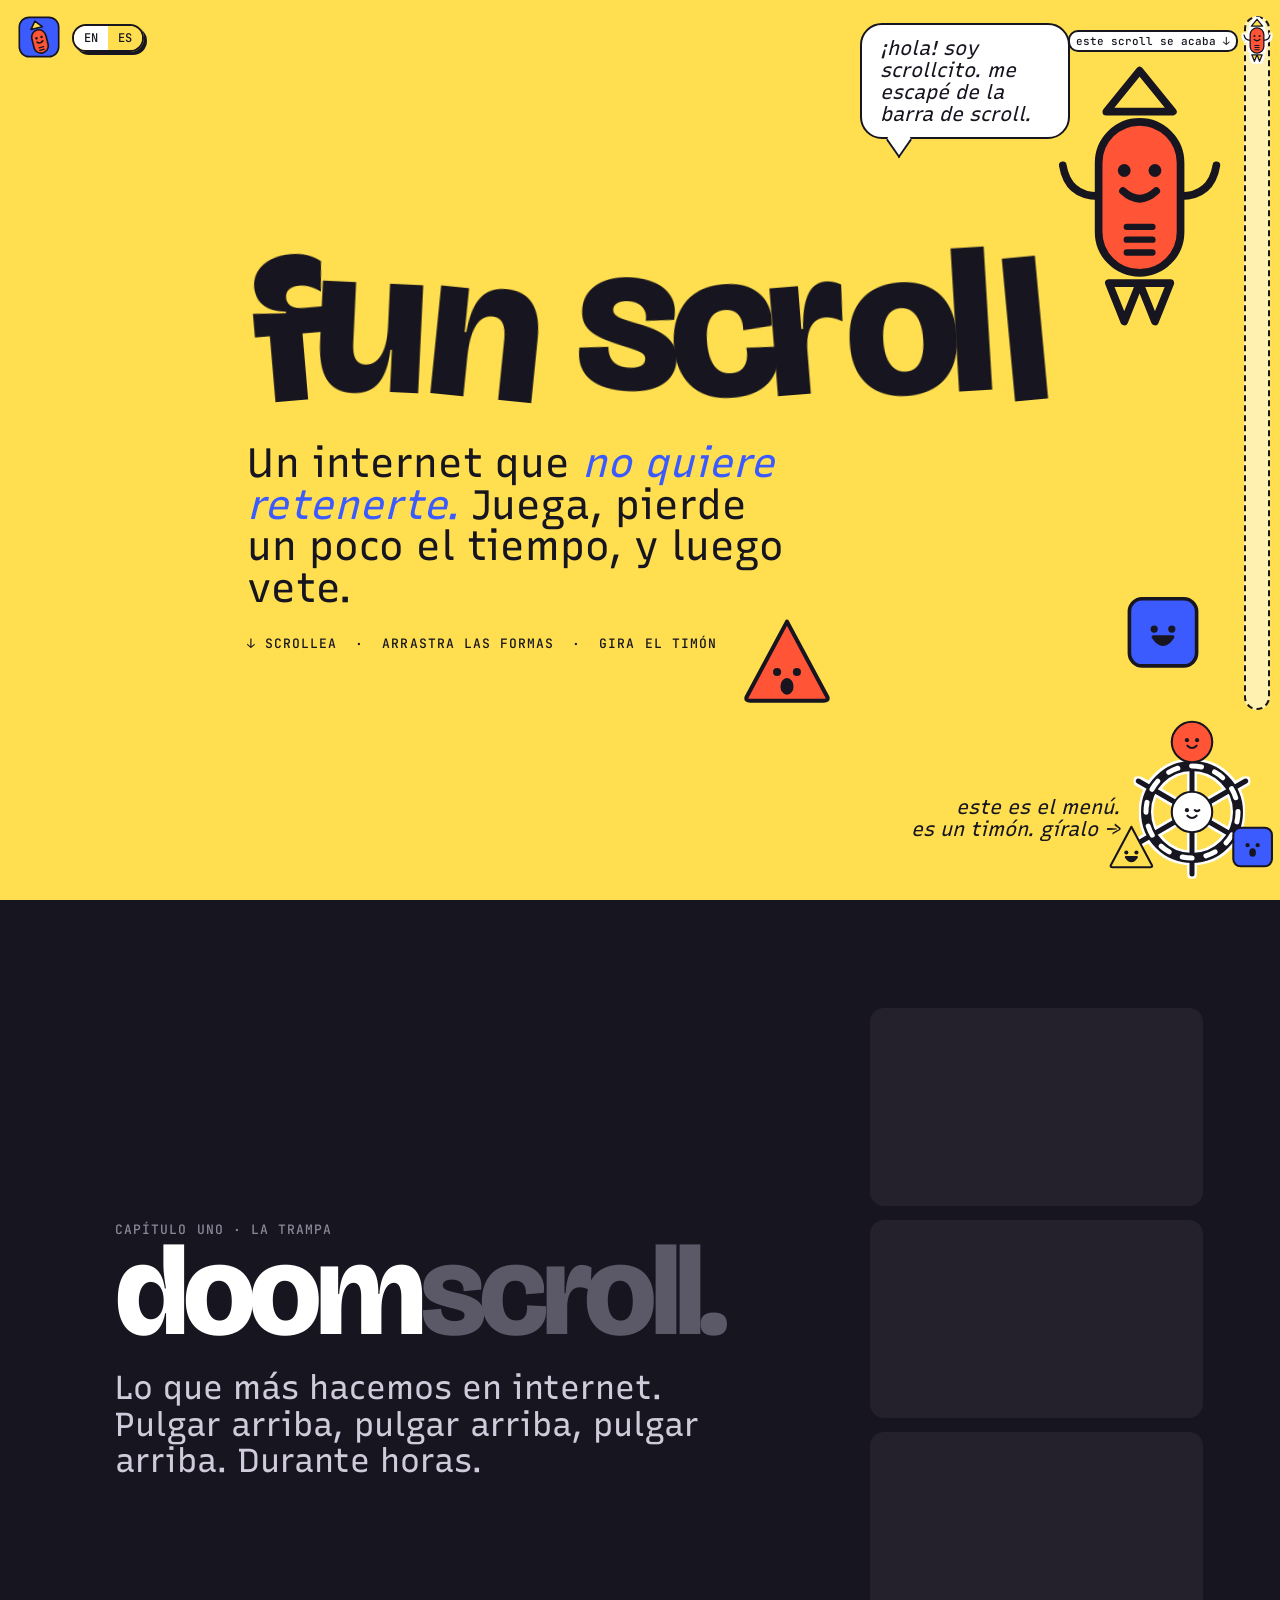
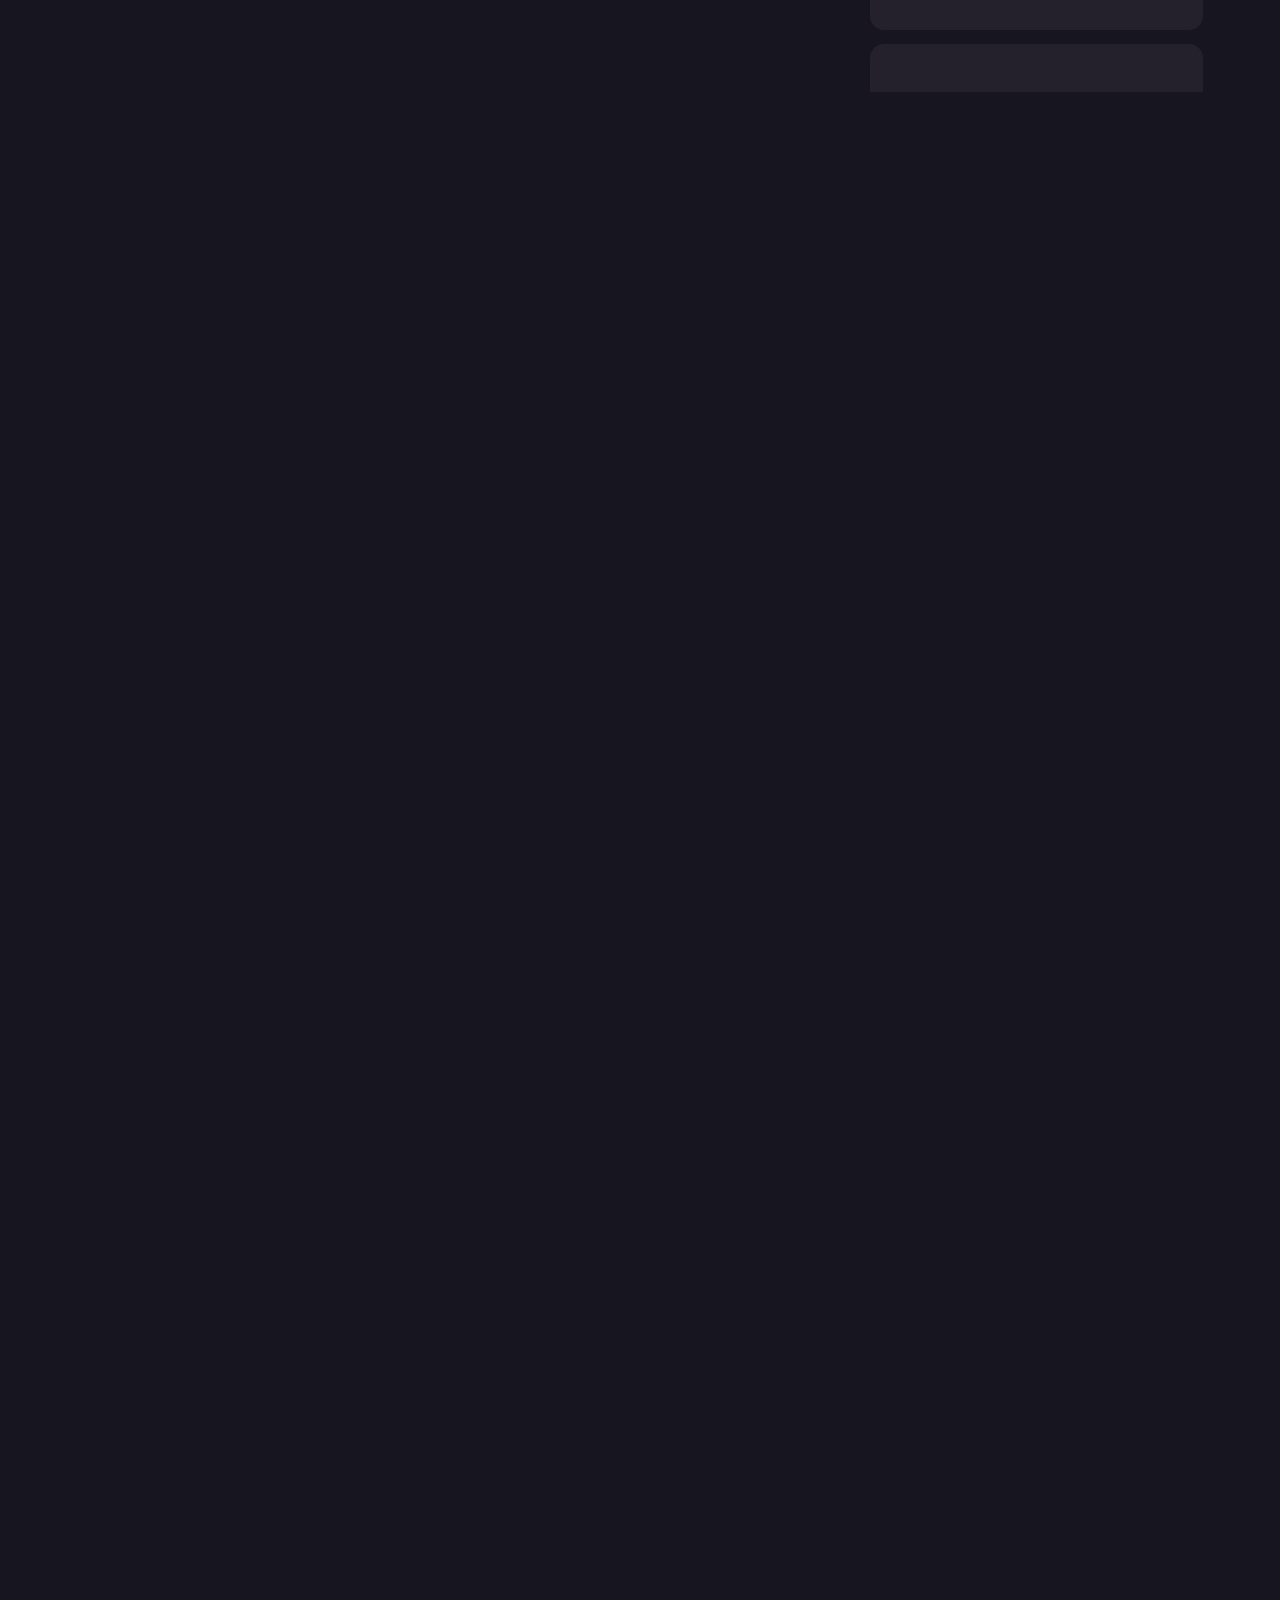
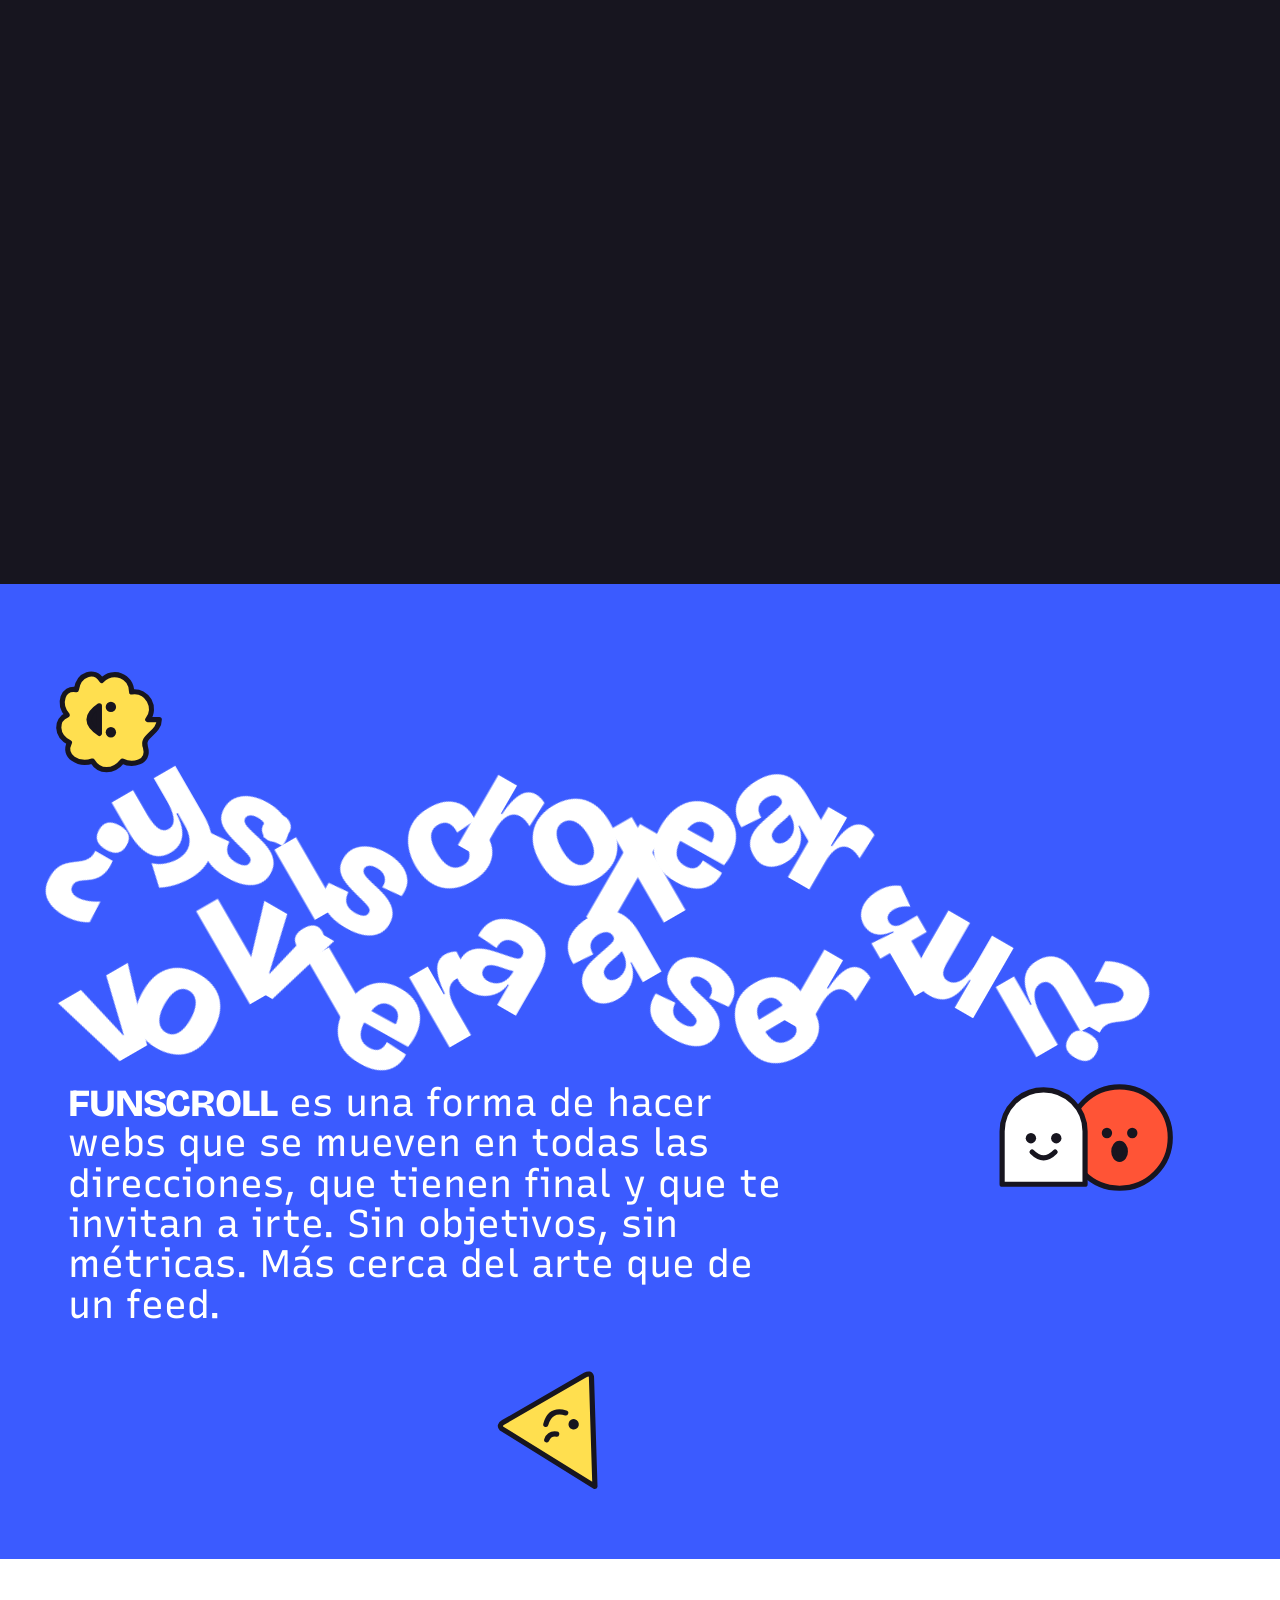
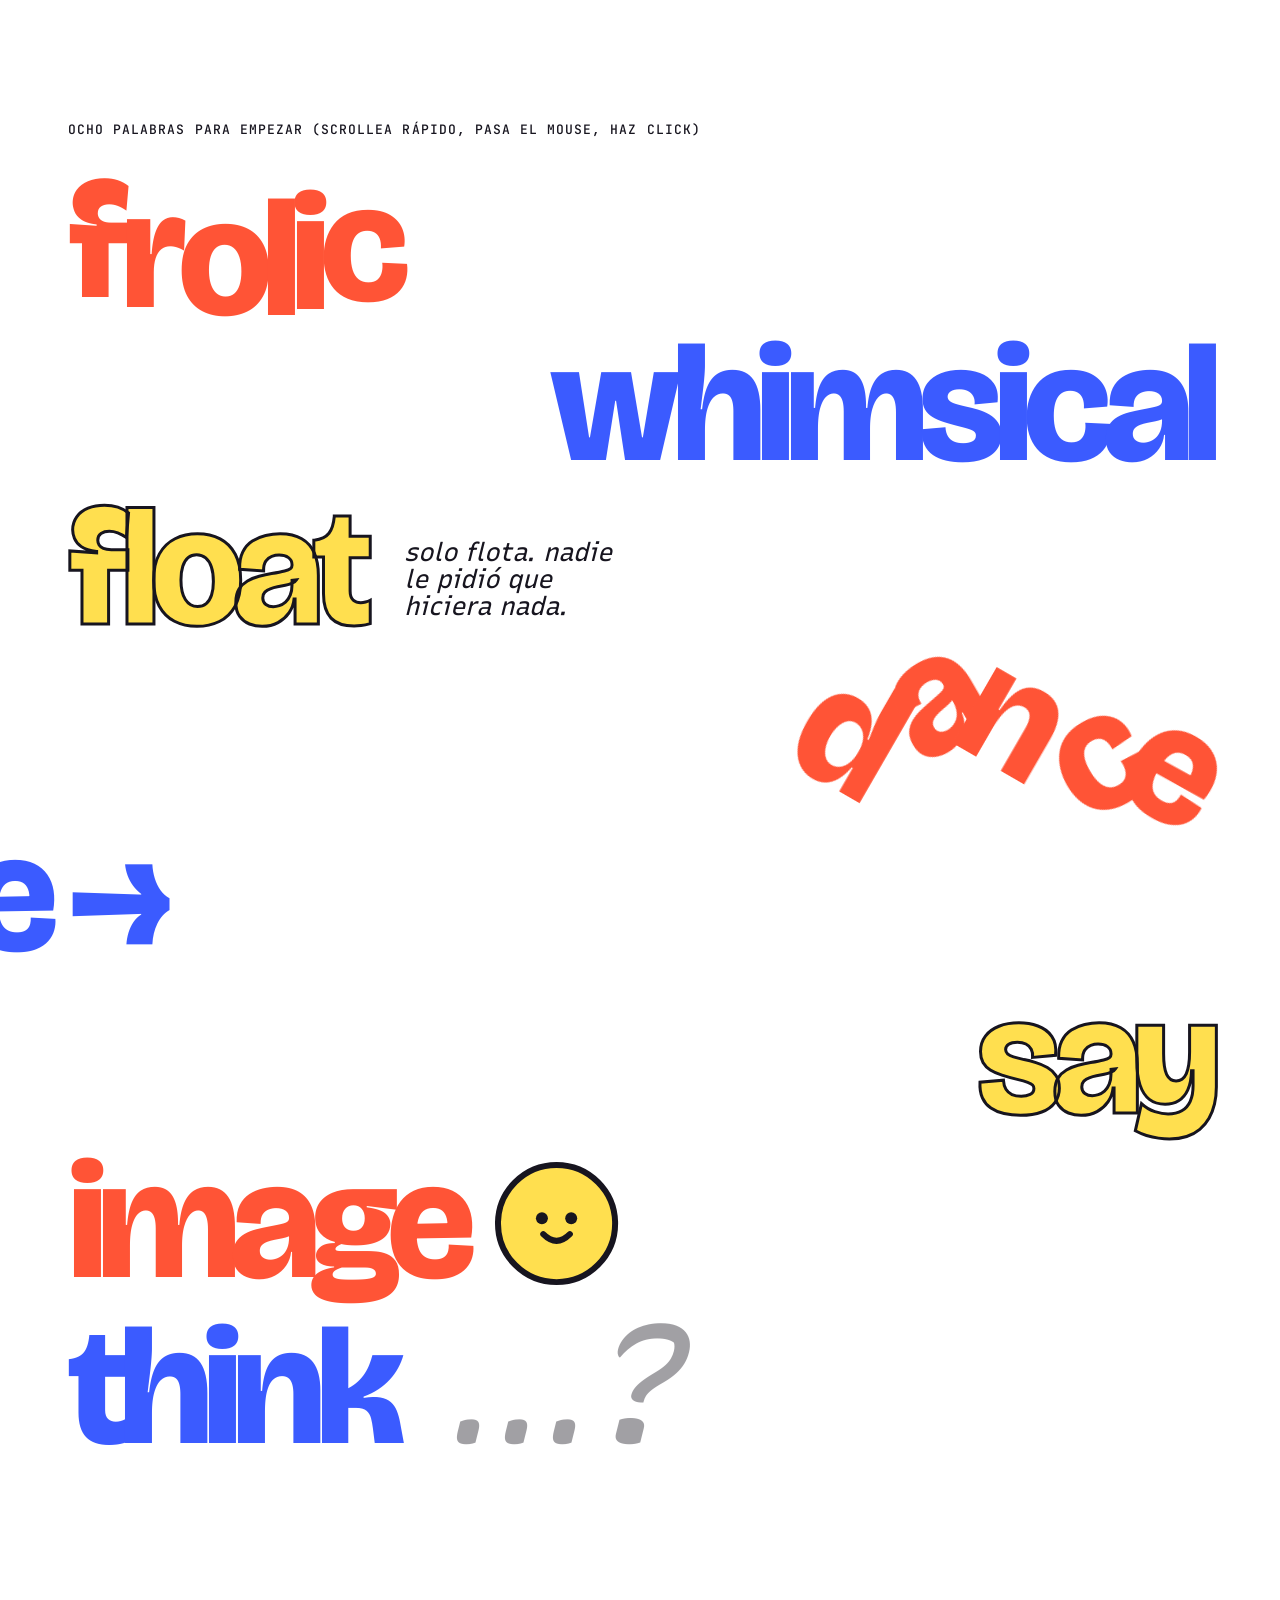
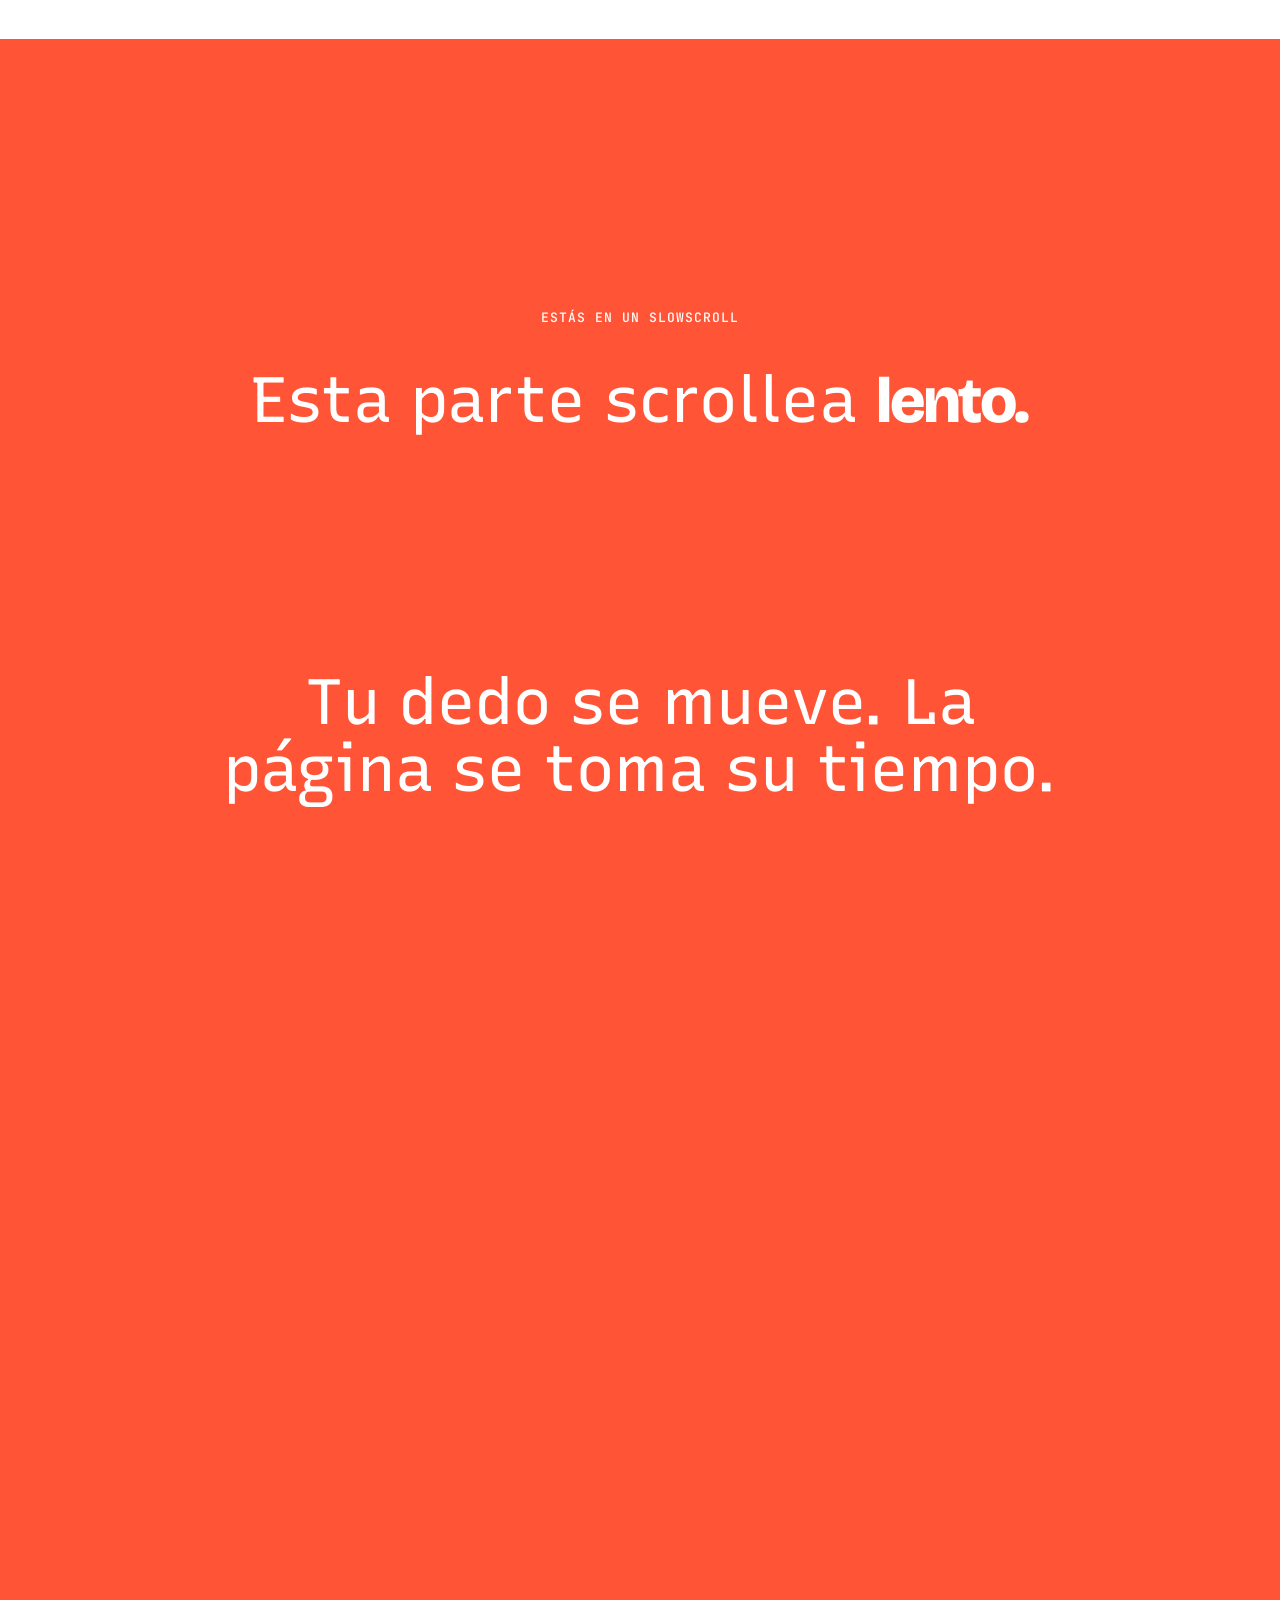
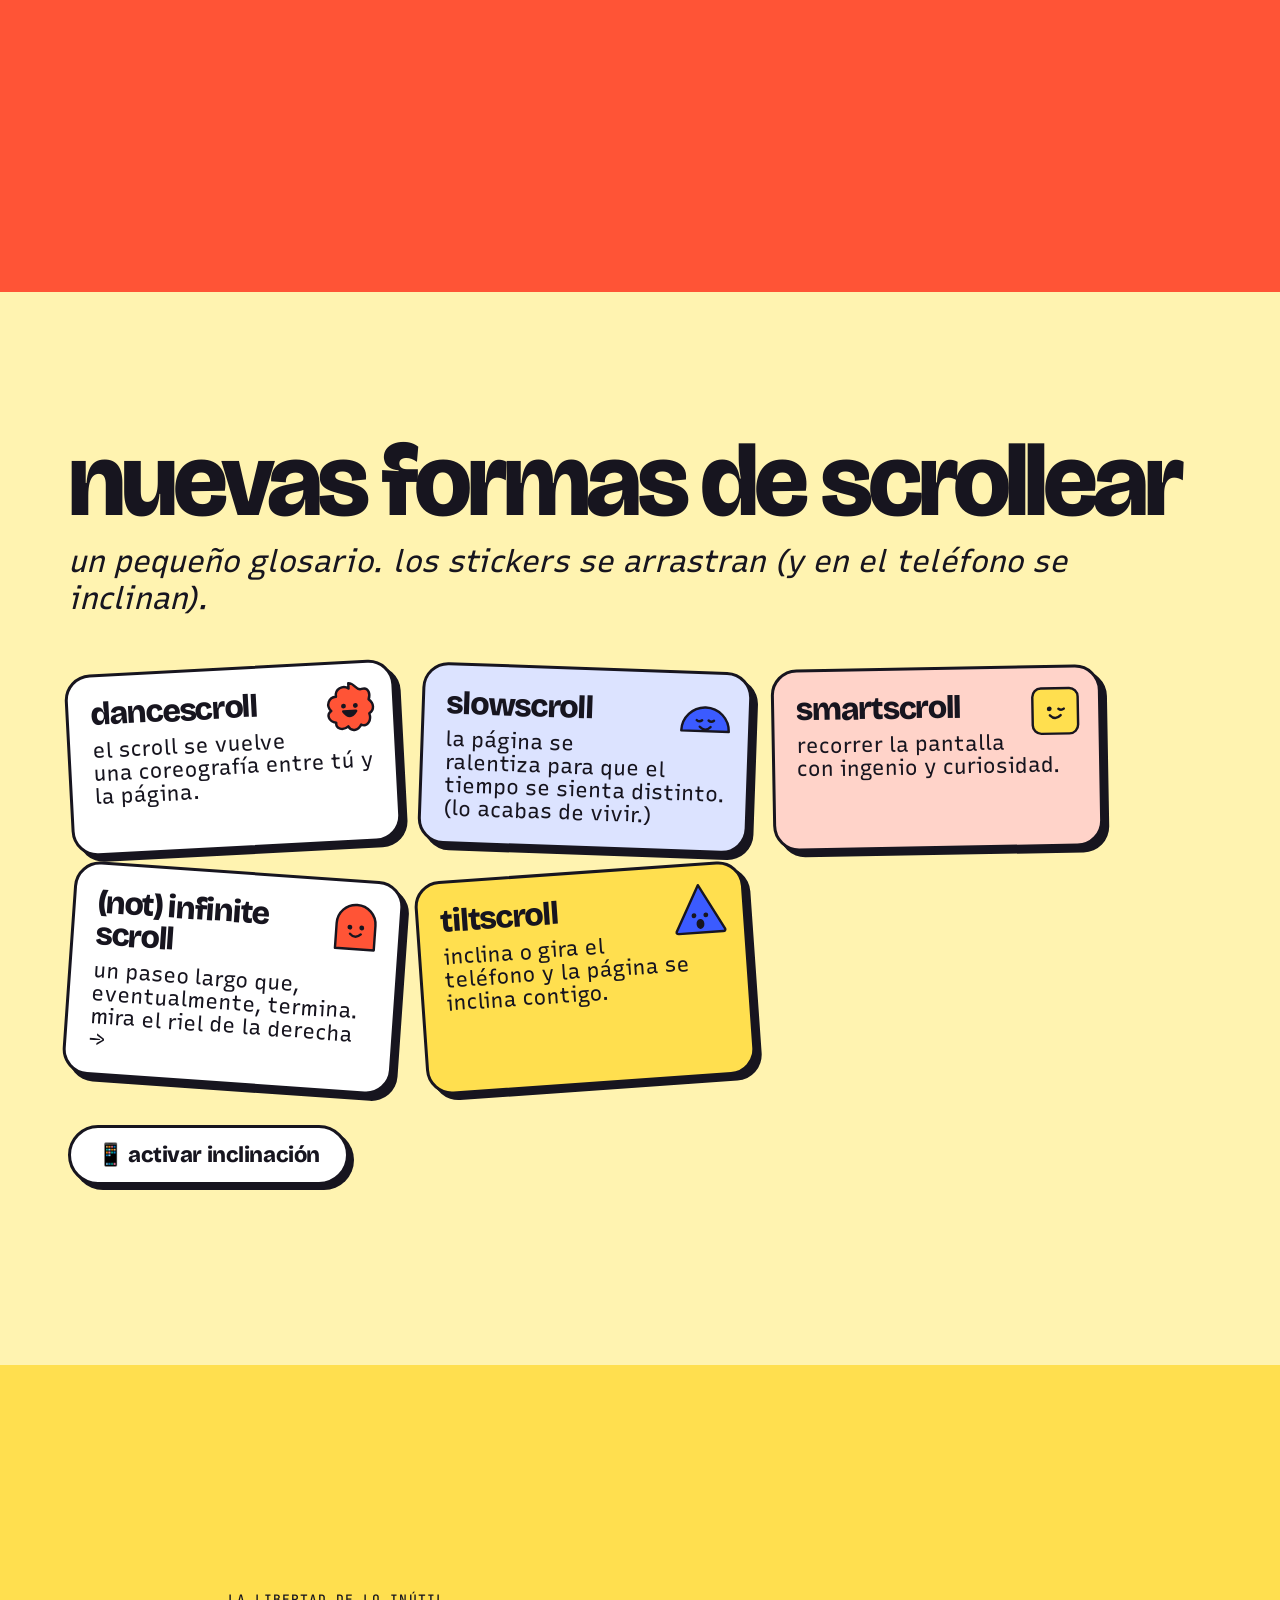
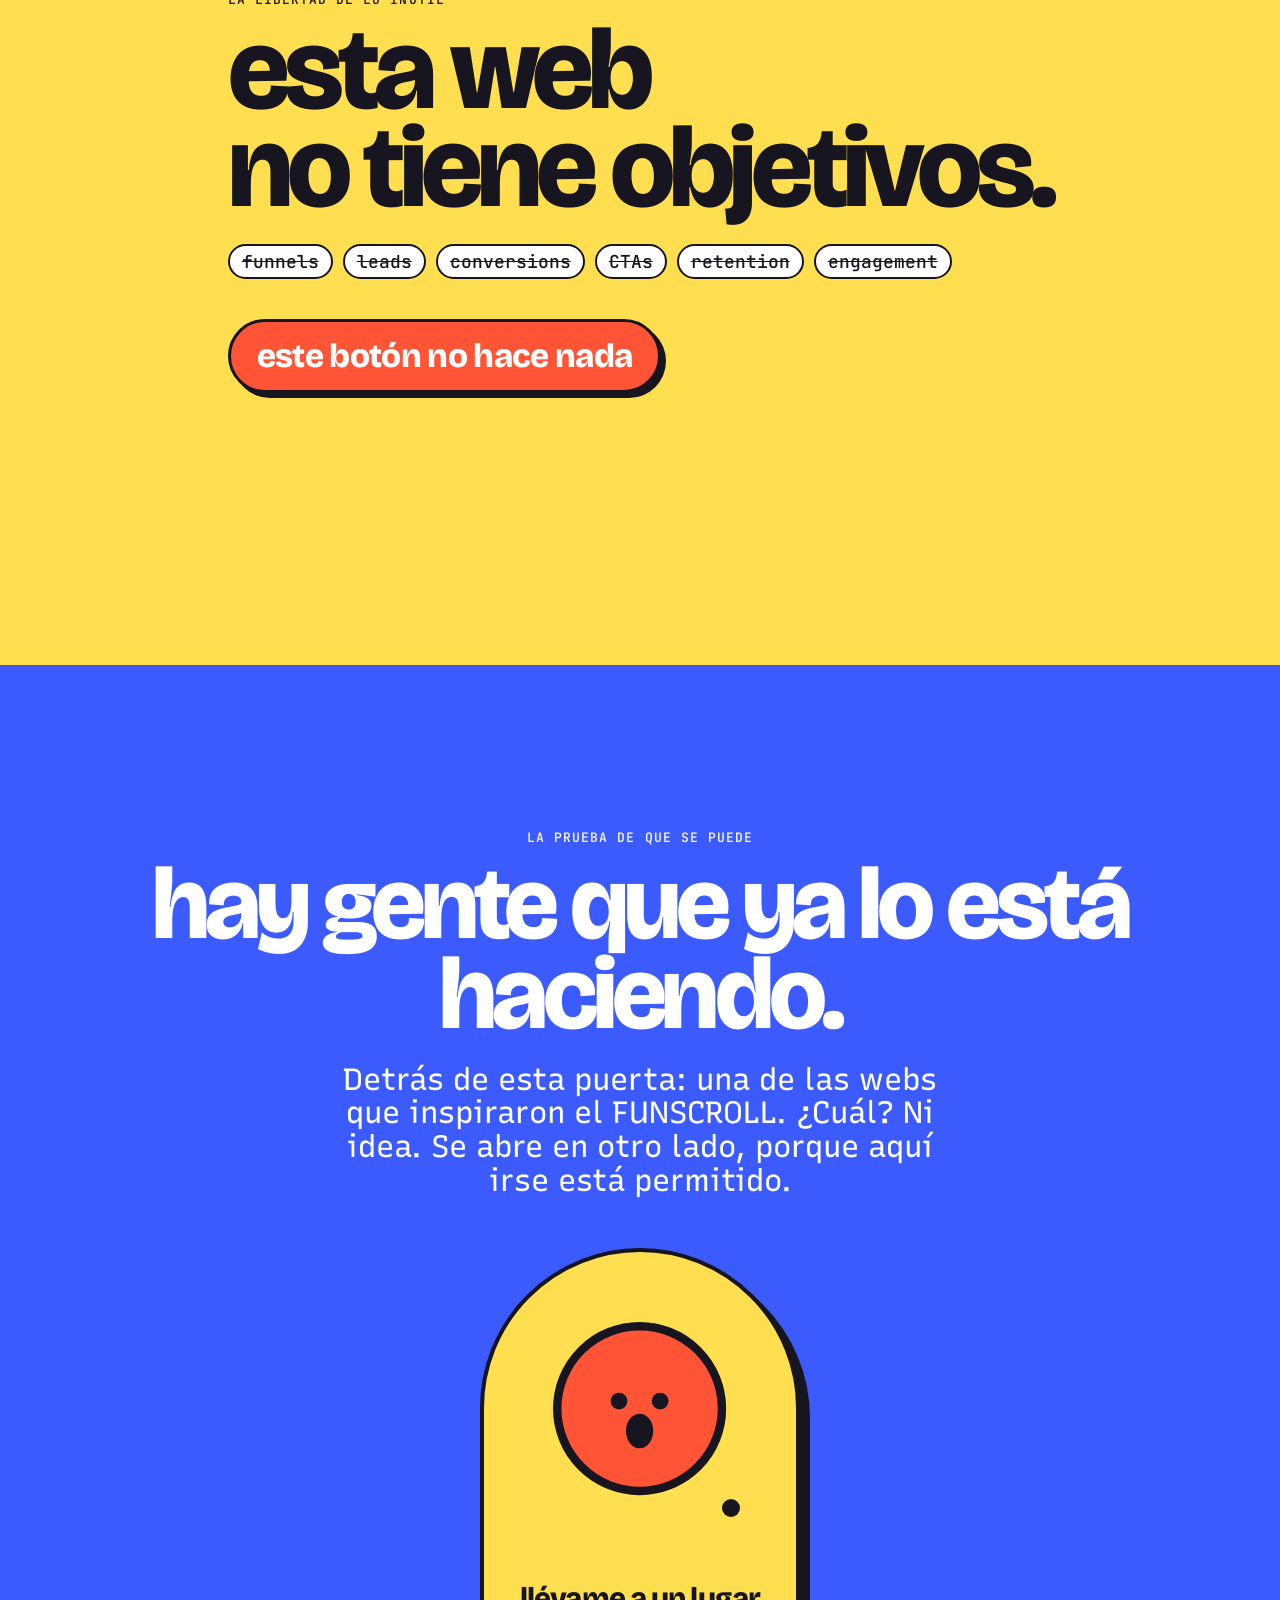
==== es/index.html @ 8c3e8dff "Kit: vibe coding guide; contact footer; looser wordmark spacing; clean up - kit.html (+ es/): a sect" ====
<!DOCTYPE html>
<html lang="es">
<head>
<meta charset="UTF-8">
<meta name="viewport" content="width=device-width, initial-scale=1.0">
<title>FUNSCROLL — un internet que no quiere retenerte</title>
<meta name="description" content="FUNSCROLL es lo contrario al doomscroll: webs que usan el scroll para jugar, no para atraparte.">
<link rel="icon" href="../assets/img/favicon.svg" type="image/svg+xml">
<link rel="preconnect" href="https://fonts.googleapis.com">
<link rel="preconnect" href="https://fonts.gstatic.com" crossorigin>
<link href="https://fonts.googleapis.com/css2?family=Bricolage+Grotesque:opsz,wght@12..96,400;12..96,600;12..96,800&family=Recursive:slnt,wght,CASL@-15..0,300..1000,0..1&family=JetBrains+Mono:wght@500&display=swap" rel="stylesheet">
<link rel="stylesheet" href="../kit/funscroll.css">
<link rel="stylesheet" href="../assets/css/site.css">
<style>
section { position: relative; overflow: clip; }
.wrap { max-width: 1200px; margin: 0 auto; padding: 0 28px; position: relative; }

/* 1 · hero */
.hero { min-height: 100svh; background: var(--yellow); display: flex; align-items: center; }
.hero h1 { font-weight: 800; font-size: clamp(80px, 16vw, 260px); line-height: .78; letter-spacing: -.035em; position: relative; z-index: 2; }
.hero h1 .o { color: var(--red); }
.hero .lede { font: 400 clamp(26px, 3.2vw, 44px)/1.02 var(--voice); max-width: 560px; margin-top: 34px; position: relative; z-index: 2; }
.hero .lede em { color: var(--blue); }
.hero .hint { margin-top: 26px; position: relative; z-index: 2; }
.hero .mascot { position: absolute; right: 4%; top: 7%; width: clamp(120px, 14vw, 200px); z-index: 3; }
.hero .mascot .bubble { position: absolute; left: -190px; top: -40px; width: 210px; font-size: 20px; }

/* 2 · doom (horizontal) */
.doom { background: var(--ink); color: var(--white); }
.doom .panel { width: 100vw; height: 100%; flex-shrink: 0; display: flex; flex-direction: column; justify-content: center; padding: 0 9vw; position: relative; }
.doom .panel.half { width: 70vw; }
.doom h2 { font-weight: 800; font-size: clamp(44px, 10vw, 160px); line-height: .85; letter-spacing: -.05em; }
.doom h2 .grey { color: #5B5868; }
.doom p { font: 400 clamp(24px, 2.6vw, 38px)/1.1 var(--voice); max-width: 640px; margin-top: 22px; color: #CFCBDB; }
.feed { position: absolute; right: 6vw; top: 12vh; bottom: 12vh; width: 26vw; display: grid; gap: 14px; overflow: hidden; opacity: .65; }
.feed div { background: #2B2836; border-radius: 14px; height: 22vh; animation: feed 3s linear infinite; }
@keyframes feed { to { translate: 0 calc(-22vh - 14px); } }
.four { display: flex; gap: 3vw; margin-top: 40px; }
.four span { width: clamp(70px, 9vw, 130px); aspect-ratio: 1; border: 3px solid #5B5868; border-radius: 26px; display: grid; place-items: center; font-size: clamp(34px, 4.4vw, 64px); filter: grayscale(1); opacity: .7; }
.locked { font-size: clamp(120px, 18vw, 260px); line-height: 1; filter: grayscale(1); }

/* 3 · fun */
.fun { background: var(--blue); color: var(--white); padding: 22vh 0 26vh; }
.fun h2 { font-weight: 800; font-size: clamp(60px, 12vw, 190px); line-height: .85; letter-spacing: -.06em; }
.fun h2 .y { color: var(--yellow); }
.fun p { font: 400 clamp(26px, 3vw, 44px)/1.05 var(--voice); max-width: 720px; margin-top: 40px; }
.fun p b { font-family: var(--display); font-weight: 800; letter-spacing: -.03em; }
.fun .shp { --size: clamp(70px, 9vw, 140px); }

/* 4 · concepts */
.concepts { background: var(--white); padding: 18vh 0; }
.concepts .tag { margin-bottom: 30px; display: block; }
.word { display: block; font-weight: 800; font-size: clamp(64px, 13vw, 200px); line-height: .9; letter-spacing: -.06em; margin: 1.5vh 0; user-select: none; }
.word.r { color: var(--red); } .word.b { color: var(--blue); } .word.y { color: var(--yellow); -webkit-text-stroke: 3px var(--ink); }
.word.right { text-align: right; }
.word small { font: italic 400 clamp(18px, 2vw, 26px) var(--voice); letter-spacing: 0; color: var(--ink); -webkit-text-stroke: 0; display: inline-block; vertical-align: middle; margin-left: 16px; max-width: 220px; line-height: 1.05; }
.word.whim .fs-l { transition: rotate .4s cubic-bezier(.2,2,.4,1), translate .4s; }
.word.say { cursor: pointer; }
.say-bubble { position: absolute; transform: translate(-10px, -110%); opacity: 0; transition: opacity .3s; pointer-events: none; }
.say-bubble.on { opacity: 1; }
.word.think::after { content: ' ...?'; font-family: var(--voice); font-style: italic; font-weight: 400; color: var(--ink); opacity: .4; }
.word.img { cursor: pointer; }

/* 5 · slowscroll */
.slow { background: var(--red); color: var(--white); }
.slow .fs-sticky { display: flex; justify-content: center; }
.slow [data-fs-track] { max-width: 900px; padding: 0 28px; text-align: center; }
.slow .tag { display: block; margin-bottom: 40px; }
.slow .line { font: 400 clamp(34px, 5vw, 72px)/1.05 var(--voice); margin-bottom: 26vh; }
.slow .line b { font-family: var(--display); font-weight: 800; letter-spacing: -.04em; }

/* 6 · glossary */
.glossary { background: var(--butter); padding: 16vh 0 20vh; min-height: 100svh; }
.glossary h2 { font-weight: 800; font-size: clamp(48px, 8vw, 120px); letter-spacing: -.05em; line-height: .9; }
.glossary .sub { font: italic 400 clamp(22px, 2.4vw, 32px) var(--voice); margin: 14px 0 50px; }
.stickers { position: relative; display: flex; flex-wrap: wrap; gap: 22px; }
.sticker { width: min(330px, 100%); padding: 22px; border: 3px solid var(--ink); border-radius: 26px; box-shadow: 6px 6px 0 var(--ink); }
.sticker h3 { font-weight: 800; font-size: 32px; letter-spacing: -.04em; line-height: 1; }
.sticker p { font: 400 21px/1.1 var(--voice); margin-top: 8px; }
.sticker .shp { --size: 54px; float: right; margin: -6px -6px 6px 10px; }
#tiltBtn { margin-top: 40px; }

/* 7 · useless */
.useless { background: var(--yellow); min-height: 100svh; display: flex; align-items: center; padding: 14vh 0; }
.useless h2 { font-weight: 800; font-size: clamp(54px, 9vw, 140px); line-height: .85; letter-spacing: -.05em; }
.useless .no { font: 500 clamp(14px, 1.4vw, 18px) var(--mono); margin: 26px 0 40px; display: flex; flex-wrap: wrap; gap: 10px; }
.useless .no s { background: var(--white); border: 2px solid var(--ink); border-radius: 20px; padding: 4px 12px; }
#nothing { font-size: clamp(22px, 2.6vw, 34px); background: var(--red); color: var(--white); }
#nothingCount { font: italic 400 24px var(--voice); margin-top: 18px; min-height: 30px; }
.dropped { position: fixed; z-index: 30; pointer-events: none; --size: 70px; }

/* 8 · doors */
.doors { background: var(--blue); color: var(--white); padding: 18vh 0; text-align: center; }
.doors h2 { font-weight: 800; font-size: clamp(48px, 8vw, 130px); line-height: .88; letter-spacing: -.05em; }
.doors p { font: 400 clamp(22px, 2.4vw, 32px)/1.1 var(--voice); max-width: 640px; margin: 22px auto 50px; }
.door-btn { width: clamp(220px, 26vw, 320px); aspect-ratio: .7; margin: 0 auto; display: flex; flex-direction: column; align-items: center; justify-content: flex-end; padding: 0 20px 34px; background: var(--yellow); color: var(--ink); border: 4px solid var(--ink); border-radius: 200px 200px 14px 14px; box-shadow: 10px 10px 0 var(--ink); text-decoration: none; position: relative; transition: rotate .4s cubic-bezier(.2,2,.4,1); }
.door-btn:hover { rotate: -4deg; }
.door-btn .knob { position: absolute; right: 18%; top: 55%; width: 18px; height: 18px; border-radius: 50%; background: var(--ink); }
.door-btn .shp { --size: 60%; position: absolute; top: 14%; }
.door-btn b { font-weight: 800; font-size: clamp(22px, 2.3vw, 30px); letter-spacing: -.03em; line-height: 1; }
.door-btn small { font: 500 12px var(--mono); margin-top: 8px; }
.doors .more { display: flex; gap: 18px; justify-content: center; flex-wrap: wrap; margin-top: 60px; }
.doors .more .btn { color: var(--ink); }

/* 9 · the end */
.end { background: var(--ink); color: var(--white); min-height: 100svh; display: flex; align-items: center; text-align: center; padding: 14vh 0 22vh; }
.end h2 { font-weight: 800; font-size: clamp(90px, 18vw, 280px); letter-spacing: -.04em; line-height: .8; color: var(--yellow); }
.end p { font: 400 clamp(24px, 2.8vw, 40px)/1.08 var(--voice); max-width: 700px; margin: 30px auto 0; }
.end .wave { width: 130px; margin: 40px auto 0; }
.end .wave svg { animation: wave 1.2s ease-in-out infinite alternate; transform-origin: 50% 90%; }
@keyframes wave { from { rotate: -10deg; } to { rotate: 10deg; } }
.end .credit { margin-top: 50px; font: 500 13px var(--mono); opacity: .8; }
.end .credit a { color: var(--yellow); }

@media (max-width: 700px) {
  .hero .mascot { right: 6%; top: 8%; }
  .hero .mascot .bubble { left: auto; right: 90%; top: -30px; width: 160px; font-size: 16px; }
  .feed { display: none; }
  .doom .panel.half { width: 100vw; }
  .word small { display: block; margin: 6px 0 0; }
}
</style>
</head>
<body data-root="../" data-alt="../index.html">

<a class="topbar" href="index.html" aria-label="inicio funscroll"><img src="../assets/img/funscroll-icon.svg" alt=""></a>

<!-- 1 · HERO -->
<section class="hero">
  <span class="shp abs" data-s="circle" data-c="blue" data-m="happy" style="--size:110px; left:6%; top:8%" data-fs-parallax="-0.6" data-fs-drag></span>
  <span class="shp abs" data-s="triangle" data-c="red" data-m="wow" style="--size:90px; left:58%; bottom:6%" data-fs-parallax="0.9" data-fs-drag></span>
  <span class="shp abs" data-s="half" data-c="white" data-m="sleepy" style="--size:120px; right:30%; top:6%" data-fs-parallax="-1.2" data-fs-drag></span>
  <span class="shp abs" data-s="square" data-c="blue" data-m="grin" style="--size:80px; right:6%; bottom:16%" data-fs-parallax="0.5" data-fs-drag></span>
  <div class="wrap">
    <h1 data-fs-letters="scatter">fun scr<span class="o">o</span>ll</h1>
    <p class="lede">Un internet que <em>no quiere retenerte.</em> Juega, pierde un poco el tiempo, y luego vete.</p>
    <p class="hint tag">↓ scrollea &nbsp;·&nbsp; arrastra las formas &nbsp;·&nbsp; gira el timón</p>
  </div>
  <div class="mascot" data-fs-drag>
    <span class="bubble">¡hola! soy scrollcito. me escapé de la barra de scroll.</span>
    <div data-fs-float id="bigScrollcito"></div>
  </div>
</section>

<!-- 2 · DOOM (sideways) -->
<section class="doom" data-fs-horizontal>
  <div class="fs-sticky">
    <div data-fs-track>
      <div class="panel">
        <span class="tag" style="color:#8C889A">capítulo uno · la trampa</span>
        <h2>doom<span class="grey">scroll.</span></h2>
        <p>Lo que más hacemos en internet. Pulgar arriba, pulgar arriba, pulgar arriba. Durante horas.</p>
        <div class="feed" aria-hidden="true"><div></div><div></div><div></div><div></div><div></div></div>
      </div>
      <div class="panel half">
        <h2><span class="grey">tú no eliges</span> lo que ves.</h2>
        <p>Lo elige una máquina. Y lo que aprende de ti se lo vende a quien pague.</p>
      </div>
      <div class="panel half">
        <h2>4 palabras.</h2>
        <p>Es todo el vocabulario que te permiten: like, comentar, guardar, compartir.</p>
        <div class="four" aria-hidden="true"><span>♥</span><span>💬</span><span>🔖</span><span>↗</span></div>
      </div>
      <div class="panel half">
        <div class="locked" aria-hidden="true">🚪🔒</div>
        <h2><span class="grey">no hay</span> salida.</h2>
        <p>Los links hacia afuera se castigan. Irte es lo único que el feed no puede permitir.</p>
      </div>
      <div class="panel half">
        <h2><span class="grey">y no</span> recuerdas nada.</h2>
        <p>Horas después, no queda nada. Excepto el rage-bait.</p>
      </div>
    </div>
  </div>
</section>

<!-- 3 · FUN -->
<section class="fun">
  <span class="shp abs" data-s="flower" data-c="yellow" data-m="grin" style="left:4%; top:8%" data-fs-spin="540" data-fs-drag></span>
  <span class="shp abs" data-s="circle" data-c="red" data-m="wow" style="right:8%; top:14%" data-fs-parallax="-0.8" data-fs-drag></span>
  <span class="shp abs" data-s="arch" data-c="white" data-m="happy" style="right:14%; bottom:10%" data-fs-parallax="0.6" data-fs-drag></span>
  <span class="shp abs" data-s="triangle" data-c="yellow" data-m="wink" style="left:40%; bottom:6%" data-fs-spin="-300" data-fs-drag></span>
  <div class="wrap">
    <h2 data-fs-letters="dance">¿y si scrollear volviera a ser <span class="y">fun</span>?</h2>
    <p data-fs-reveal="up"><b>FUNSCROLL</b> es una forma de hacer webs que se mueven en todas las direcciones, que tienen final y que te invitan a irte. Sin objetivos, sin métricas. Más cerca del arte que de un feed.</p>
  </div>
</section>

<!-- 4 · CONCEPTS -->
<section class="concepts">
  <div class="wrap">
    <span class="tag">ocho palabras para empezar (scrollea rápido, pasa el mouse, haz click)</span>
    <span class="word r" data-fs-letters="wave">frolic</span>
    <span class="word b right whim" id="whim">whimsical</span>
    <span class="word y" data-fs-float style="--fs-float-dur:2.6s">float <small>solo flota. nadie le pidió que hiciera nada.</small></span>
    <span class="word r right" data-fs-letters="dance">dance</span>
    <span class="word b" data-fs-parallax-x="0.6">move →</span>
    <span class="word y right say" id="say">say</span>
    <span class="word r img" id="img">image <span class="shp" data-s="circle" data-c="yellow" data-m="happy" style="--size:0.8em; vertical-align:-0.08em"></span></span>
    <span class="word b think" data-fs-reveal="pop">think</span>
  </div>
</section>

<!-- 5 · SLOWSCROLL -->
<section class="slow" data-fs-slow="0.3">
  <div class="fs-sticky">
    <div data-fs-track>
      <span class="tag">estás en un slowscroll</span>
      <p class="line">Esta parte scrollea <b>lento.</b></p>
      <p class="line">Tu dedo se mueve. La página se toma su tiempo.</p>
      <p class="line">Aquí nada te persigue.</p>
      <p class="line">El tiempo en internet puede sentirse como <b>algo más</b> que un borrón.</p>
      <p class="line">Listo. Ya puedes ir rápido otra vez.</p>
    </div>
  </div>
</section>

<!-- 6 · GLOSSARY -->
<section class="glossary">
  <div class="wrap">
    <h2>nuevas formas de scrollear</h2>
    <p class="sub">un pequeño glosario. los stickers se arrastran (y en el teléfono se inclinan).</p>
    <div class="stickers">
      <div class="sticker" style="background:var(--white); rotate:-3deg" data-fs-drag data-fs-tilt="18"><span class="shp" data-s="flower" data-c="red" data-m="grin"></span><h3>dancescroll</h3><p>el scroll se vuelve una coreografía entre tú y la página.</p></div>
      <div class="sticker" style="background:var(--sky); rotate:2deg" data-fs-drag data-fs-tilt="26"><span class="shp" data-s="half" data-c="blue" data-m="sleepy"></span><h3>slowscroll</h3><p>la página se ralentiza para que el tiempo se sienta distinto. (lo acabas de vivir.)</p></div>
      <div class="sticker" style="background:var(--blush); rotate:-1deg" data-fs-drag data-fs-tilt="14"><span class="shp" data-s="square" data-c="yellow" data-m="wink"></span><h3>smartscroll</h3><p>recorrer la pantalla con ingenio y curiosidad.</p></div>
      <div class="sticker" style="background:var(--white); rotate:4deg" data-fs-drag data-fs-tilt="30"><span class="shp" data-s="arch" data-c="red" data-m="happy"></span><h3>(not) infinite scroll</h3><p>un paseo largo que, eventualmente, termina. mira el riel de la derecha →</p></div>
      <div class="sticker" style="background:var(--yellow); rotate:-4deg" data-fs-drag data-fs-tilt="40"><span class="shp" data-s="triangle" data-c="blue" data-m="wow"></span><h3>tiltscroll</h3><p>inclina o gira el teléfono y la página se inclina contigo.</p></div>
    </div>
    <button class="btn" id="tiltBtn">📱 activar inclinación</button>
  </div>
</section>

<!-- 7 · USELESS -->
<section class="useless">
  <div class="wrap">
    <span class="tag">la libertad de lo inútil</span>
    <h2 style="margin-top:14px">esta web<br>no tiene objetivos.</h2>
    <div class="no"><s>funnels</s><s>leads</s><s>conversions</s><s>CTAs</s><s>retention</s><s>engagement</s></div>
    <button class="btn" id="nothing">este botón no hace nada</button>
    <p id="nothingCount"></p>
  </div>
</section>

<!-- 8 · DOORS -->
<section class="doors">
  <div class="wrap">
    <span class="tag">la prueba de que se puede</span>
    <h2 style="margin-top:14px">hay gente que ya lo está haciendo.</h2>
    <p>Detrás de esta puerta: una de las webs que inspiraron el FUNSCROLL. ¿Cuál? Ni idea. Se abre en otro lado, porque aquí irse está permitido.</p>
    <a href="funscrollers.html" class="door-btn" id="door" target="_blank" rel="noopener">
      <span class="shp" data-s="circle" data-c="red" data-m="wow"></span>
      <span class="knob"></span>
      <b>llévame a un lugar raro</b>
      <small>se abre en otra pestaña ↗</small>
    </a>
    <div class="more">
      <a class="btn" href="funscrollers.html">conoce a los funscrollers</a>
      <a class="btn" href="kit.html" style="background:var(--yellow)">haz el tuyo → kit</a>
      <a class="btn" href="../manifiesto.html" style="background:var(--blush)">lee el manifiesto 📜</a>
    </div>
  </div>
</section>

<!-- 9 · THE END -->
<section class="end">
  <div class="wrap">
    <h2>fin.</h2>
    <p>Este scroll tiene final, y es a propósito. Ahora cierra esta pestaña y ve a hacer algo bonito.</p>
    <div class="wave halo" id="byeScrollcito"></div>
    <p class="credit"><a href="../manifiesto.html">manifiesto</a> · <a href="funscrollers.html">funscrollers</a> · <a href="kit.html">kit</a></p>
  </div>
</section>

<script src="../assets/js/funscrollers.js"></script>
<script src="../assets/js/site.js"></script>
<script src="../kit/funscroll.js"></script>
<script>
document.getElementById('bigScrollcito').innerHTML = FUN.SCROLLCITO;
document.getElementById('byeScrollcito').innerHTML = FUN.SCROLLCITO;

// the door: a real link whose destination is re-rolled right before each click
const door = document.getElementById('door');
let lastDoor = null;
const rollDoor = () => {
  lastDoor = FUNSCROLLERS[Math.floor(Math.random() * FUNSCROLLERS.length)];
  door.href = lastDoor.url;
};
rollDoor();
door.addEventListener('pointerdown', rollDoor);
door.addEventListener('click', () => {
  door.querySelector('small').textContent = `la última vez: ${lastDoor.name} ↗ · ¿otra?`;
  setTimeout(rollDoor, 0);
});

// whimsical: every letter does its own thing on hover
const whim = document.getElementById('whim');
whim.innerHTML = [...whim.textContent].map(c => `<span class="fs-l" style="display:inline-block">${c}</span>`).join('');
whim.addEventListener('mousemove', () => whim.querySelectorAll('.fs-l').forEach(l => {
  l.style.rotate = (Math.random() * 60 - 30) + 'deg';
  l.style.translate = `0 ${Math.random() * 30 - 15}px`;
}));
whim.addEventListener('click', () => whim.dispatchEvent(new Event('mousemove')));

// say: it talks when clicked
const sayings = ['¡hola!', 'oye, soy yo, una palabra', 'no necesito likes', '¡bidireccional!', 'dame click otra vez', 'puedo decir lo que sea', 'hello!'];
const say = document.getElementById('say');
const bubble = document.createElement('span');
bubble.className = 'bubble say-bubble';
say.prepend(bubble);
let si = 0;
say.addEventListener('click', () => {
  bubble.textContent = sayings[si++ % sayings.length];
  bubble.classList.add('on');
  clearTimeout(say.t);
  say.t = setTimeout(() => bubble.classList.remove('on'), 1800);
});

// image: the shape changes every click
const shapes = ['circle', 'square', 'triangle', 'half', 'arch', 'flower'];
const colors = ['yellow', 'blue', 'red'];
const moods = ['happy', 'wow', 'grin', 'wink', 'sleepy'];
const pick = a => a[Math.floor(Math.random() * a.length)];
const imgShape = document.querySelector('#img .shp');
document.getElementById('img').addEventListener('click', () => {
  imgShape.innerHTML = FUN.shapeSVG(pick(shapes), pick(colors), pick(moods));
});

// tilt
const tiltBtn = document.getElementById('tiltBtn');
tiltBtn.addEventListener('click', () => FS.enableTilt().then(r => {
  tiltBtn.textContent = r === 'granted' ? '📱 inclinación activada: inclina tu teléfono' : '📱 no se permitió la inclinación';
}));

// the button that does nothing
let n = 0;
const nothing = document.getElementById('nothing'), count = document.getElementById('nothingCount');
const lines = ['no pasó nada.', 'sigue sin pasar nada.', 'nada, y qué bonito.', 'cero conversiones. perfecto.', 'eres libre.'];
nothing.addEventListener('click', e => {
  n++;
  count.textContent = `presionado ${n} ${n > 1 ? 'veces' : 'vez'}. ${lines[Math.min(n - 1, lines.length - 1)]}`;
  const s = document.createElement('span');
  s.className = 'shp dropped';
  s.innerHTML = FUN.shapeSVG(pick(shapes), pick(colors), pick(moods));
  s.style.left = (e.clientX - 35) + 'px';
  s.style.top = (e.clientY - 35) + 'px';
  document.body.appendChild(s);
  const dx = (Math.random() - .5) * 600, rot = (Math.random() - .5) * 720;
  s.animate([
    { transform: 'translate(0,0) rotate(0)', opacity: 1 },
    { transform: `translate(${dx * .5}px, -220px) rotate(${rot * .5}deg)`, opacity: 1, offset: .35 },
    { transform: `translate(${dx}px, ${innerHeight}px) rotate(${rot}deg)`, opacity: 1 }
  ], { duration: 1800, easing: 'cubic-bezier(.3,0,.7,1)' }).onfinish = () => s.remove();
});
</script>
</body>
</html>
---- kit/funscroll.css ----
/* funscroll kit v0.1 · funscroll.life/kit
   a tiny toolbox to make websites fun to scroll */

[data-fs-letters] .fs-l { display: inline-block; will-change: transform; }
[data-fs-letters] .fs-w { display: inline-block; white-space: nowrap; }

/* reveal: elements slide in from a direction when they enter the screen */
[data-fs-reveal] { transition: transform .9s cubic-bezier(.2,1.4,.4,1), opacity .6s ease; }
[data-fs-reveal]:not(.fs-in) { opacity: 0; }
[data-fs-reveal="up"]:not(.fs-in)    { transform: translateY(80px); }
[data-fs-reveal="down"]:not(.fs-in)  { transform: translateY(-80px); }
[data-fs-reveal="left"]:not(.fs-in)  { transform: translateX(-120px) rotate(-6deg); }
[data-fs-reveal="right"]:not(.fs-in) { transform: translateX(120px) rotate(6deg); }
[data-fs-reveal="pop"]:not(.fs-in)   { transform: scale(.2) rotate(-20deg); }
[data-fs-reveal="spin"]:not(.fs-in)  { transform: rotate(-200deg) scale(.4); }

/* float: gentle bobbing forever */
[data-fs-float] { animation: fs-float var(--fs-float-dur, 4s) ease-in-out infinite alternate; }
@keyframes fs-float {
  from { translate: 0 -10px; rotate: -3deg; }
  to   { translate: 0 10px;  rotate: 3deg; }
}

/* jelly: squish on hover / tap */
[data-fs-jelly] { transition: scale .5s cubic-bezier(.2,2.2,.4,1); }
[data-fs-jelly]:hover, [data-fs-jelly]:active { scale: 1.12 .9; }

/* drag */
[data-fs-drag] { cursor: grab; touch-action: none; user-select: none; -webkit-user-select: none; }
[data-fs-drag].fs-dragging { cursor: grabbing; z-index: 999; }

/* horizontal + slow sections */
[data-fs-horizontal], [data-fs-slow] { position: relative; }
[data-fs-horizontal] > .fs-sticky, [data-fs-slow] > .fs-sticky {
  position: sticky; top: 0; height: 100vh; height: 100svh; overflow: hidden;
}
[data-fs-horizontal] [data-fs-track] { display: flex; height: 100%; width: max-content; will-change: transform; }
[data-fs-slow] [data-fs-track] { will-change: transform; }

/* progress bar */
[data-fs-progress] { --fs-p: 0; }
[data-fs-progress]::after { content: ''; position: absolute; inset: 0; transform-origin: left; transform: scaleX(var(--fs-p)); background: currentColor; }

@media (prefers-reduced-motion: reduce) {
  [data-fs-float] { animation: none; }
  [data-fs-reveal] { transition: none; }
  [data-fs-reveal]:not(.fs-in) { opacity: 1; transform: none; }
}
---- assets/css/site.css ----
/* funscroll.life — shared styles */
:root {
  --ink: #17151F;
  --yellow: #FFDF4F;
  --blue: #3B5BFF;
  --red: #FF5436;
  --white: #FFFFFF;
  --sky: #DCE3FF;
  --butter: #FFF3B0;
  --blush: #FFD3C9;
  --display: 'Bricolage Grotesque', system-ui, sans-serif;
  --voice: 'Recursive', system-ui, sans-serif;
  --mono: 'JetBrains Mono', ui-monospace, monospace;
  --cursor: url("data:image/svg+xml,%3Csvg xmlns='http://www.w3.org/2000/svg' width='34' height='38' viewBox='0 0 34 38'%3E%3Cpath d='M3 3 L3 31 L11 24 L17 36 L23 33 L17 21 L28 21 Z' fill='%23FFDF4F' stroke='%2317151F' stroke-width='3' stroke-linejoin='round'/%3E%3C/svg%3E") 3 3, auto;
}
* { box-sizing: border-box; margin: 0; padding: 0; }
html { scrollbar-width: none; }
html::-webkit-scrollbar { display: none; }
body {
  font-family: var(--display);
  color: var(--ink);
  background: var(--yellow);
  cursor: var(--cursor);
  overflow-x: hidden;
  -webkit-font-smoothing: antialiased;
}
a { color: inherit; cursor: pointer; }
button { font: inherit; color: inherit; cursor: pointer; }
.voice { font-family: var(--voice); font-weight: 400; }
/* Recursive's casual axis: legible but playful */
html { font-variation-settings: 'CASL' 1; }
.mono { font-family: var(--mono); }

/* ---------- face shapes ---------- */
.shp { display: inline-block; width: var(--size, 90px); aspect-ratio: 1; flex-shrink: 0; }
.shp svg { width: 100%; height: 100%; overflow: visible; display: block; }
.shp.abs { position: absolute; }

/* ---------- helm menu (el timón) ---------- */
.helm {
  position: fixed; right: 22px; bottom: 22px; z-index: 50;
  width: 132px; height: 132px; --r: 0deg;
  transition: transform .5s cubic-bezier(.2,1.6,.4,1);
  transform-origin: 100% 100%;
}
.helm.open { transform: scale(1.75); }
.helm .wheel { position: absolute; inset: 0; transform: rotate(var(--r)); }
.helm .rim { position: absolute; inset: 0; width: 100%; height: 100%; overflow: visible; filter: drop-shadow(2px 0 0 #fff) drop-shadow(-2px 0 0 #fff) drop-shadow(0 2px 0 #fff) drop-shadow(0 -2px 0 #fff); }
.helm .hub {
  position: absolute; left: 50%; top: 50%; width: 46px; height: 46px; translate: -50% -50%;
  border: none; background: none; padding: 0; transform: rotate(calc(-1 * var(--r)));
}
.helm .handle {
  position: absolute; left: 50%; top: 50%; width: 46px; height: 46px; margin: -23px 0 0 -23px;
  transform: rotate(var(--a)) translateY(-70px) rotate(calc(-1 * var(--a)));
  text-decoration: none;
}
.helm .handle .inner { display: block; width: 100%; height: 100%; transform: rotate(calc(-1 * var(--r))); transition: scale .3s; }
.helm .handle:hover .inner { scale: 1.2; }
.helm .label {
  position: absolute; left: 50%; top: 100%; translate: -50% 0; white-space: nowrap;
  font: 600 9px/1 var(--mono); background: var(--ink); color: var(--white);
  padding: 4px 6px; border-radius: 10px; opacity: 0; pointer-events: none; transition: opacity .2s;
}
.helm.open .label, .helm .handle:hover .label { opacity: 1; }
.helm-hint {
  position: fixed; right: 160px; bottom: 60px; z-index: 49; font: italic 20px/1.1 var(--voice);
  pointer-events: none; transition: opacity .4s; text-align: right;
}
.helm.open + .helm-hint, body.scrolled .helm-hint { opacity: 0; }

/* ---------- scroll track with scrollcito ---------- */
.track {
  position: fixed; right: 10px; top: 16px; bottom: 190px; width: 26px; z-index: 40;
  border: 2.5px dashed var(--ink); border-radius: 14px; background: rgba(255,255,255,.55); pointer-events: none;
}
.track .mini {
  position: absolute; left: 50%; width: 30px; height: 46px; translate: -50% 0;
  top: calc(var(--fs-page, 0) * (100% - 46px));
}
.track .pct {
  position: absolute; right: 30px; top: calc(var(--fs-page, 0) * (100% - 46px) + 12px);
  font: 500 11px var(--mono); white-space: nowrap; background: var(--white);
  border: 2px solid var(--ink); border-radius: 10px; padding: 2px 6px;
}

/* ---------- small things ---------- */
.pill {
  display: inline-block; font-weight: 600; font-size: 20px; padding: 10px 22px; border-radius: 40px;
  border: 2.5px solid var(--ink); box-shadow: 4px 4px 0 var(--ink); background: var(--white); text-decoration: none;
}
.btn {
  display: inline-flex; align-items: center; gap: 10px; font-weight: 800; font-size: 22px; letter-spacing: -.02em;
  padding: 14px 26px; border-radius: 60px; border: 3px solid var(--ink); box-shadow: 5px 5px 0 var(--ink);
  background: var(--white); text-decoration: none; transition: translate .15s, box-shadow .15s;
}
.btn:hover { translate: -2px -2px; box-shadow: 7px 7px 0 var(--ink); }
.btn:active { translate: 4px 4px; box-shadow: 1px 1px 0 var(--ink); }
.tag { font: 500 13px var(--mono); letter-spacing: .08em; text-transform: uppercase; }
.bubble {
  position: relative; display: inline-block; background: var(--white); border: 2.5px solid var(--ink);
  border-radius: 22px; padding: 12px 18px; font: italic 22px/1.1 var(--voice);
}
.bubble::after {
  content: ''; position: absolute; left: 26px; bottom: -14px; width: 20px; height: 20px; background: var(--white);
  border-right: 2.5px solid var(--ink); border-bottom: 2.5px solid var(--ink); transform: rotate(45deg) skew(10deg, 10deg);
}
.topbar {
  position: fixed; left: 18px; top: 16px; z-index: 45; display: flex; align-items: center; gap: 10px;
  text-decoration: none; font-weight: 800; font-size: 22px; letter-spacing: -.04em;
}
.topbar img { width: 42px; height: 42px; transition: rotate .4s cubic-bezier(.2,2,.4,1); }
.topbar:hover img { rotate: -18deg; }

@media (max-width: 700px) {
  .helm { right: 12px; bottom: 12px; width: 110px; height: 110px; }
  .helm .handle { transform: rotate(var(--a)) translateY(-58px) rotate(calc(-1 * var(--a))); width: 40px; height: 40px; margin: -20px 0 0 -20px; }
  .helm.open { transform: scale(1.5); }
  .helm-hint { display: none; }
  .track { right: 4px; width: 18px; bottom: 150px; }
  .track .mini { width: 22px; height: 34px; }
  .track .pct { display: none; }
}

/* white outline so ink drawings survive on dark backgrounds */
.halo, .track .mini { filter: drop-shadow(2px 0 0 #fff) drop-shadow(-2px 0 0 #fff) drop-shadow(0 2px 0 #fff) drop-shadow(0 -2px 0 #fff); }

/* EN | ES switch */
.langswitch {
  position: fixed; left: 72px; top: 24px; z-index: 45; display: flex; border: 2.5px solid var(--ink); border-radius: 20px;
  overflow: hidden; box-shadow: 3px 3px 0 var(--ink); font: 500 12px var(--mono);
}
.langswitch > * { padding: 4px 10px; background: var(--white); color: var(--ink); text-decoration: none; }
.langswitch .on { background: var(--yellow); }
.langswitch a:hover { background: var(--sky); }

/* footer with contact */
.site-foot { background: var(--ink); color: var(--white); border-top: 3px dashed #4A4658; padding-block: 60px 70px; padding-left: max(28px, env(safe-area-inset-left, 0px)); padding-right: max(190px, env(safe-area-inset-right, 0px)); }
.site-foot .in { max-width: 900px; margin: 0 auto; display: flex; flex-direction: column; align-items: flex-start; gap: 16px; }
.site-foot p { font: 400 clamp(20px, 2.2vw, 28px)/1.3 var(--voice); }
.site-foot p b { font-family: var(--display); font-weight: 800; color: var(--yellow); }
.site-foot .mail { font: 800 clamp(20px, 3vw, 36px)/1 var(--display); letter-spacing: -.03em; color: var(--ink); background: var(--yellow); padding: 12px 20px; border-radius: 40px; border: 3px solid var(--white); text-decoration: none; word-break: break-all; user-select: all; }
.site-foot .mail:hover { background: var(--white); }
.site-foot small { font: 500 12px var(--mono); opacity: .75; }
.site-foot small a { color: var(--yellow); }
@media (max-width: 700px) { .site-foot { padding-right: max(20px, env(safe-area-inset-right, 0px)); padding-bottom: 150px; } }
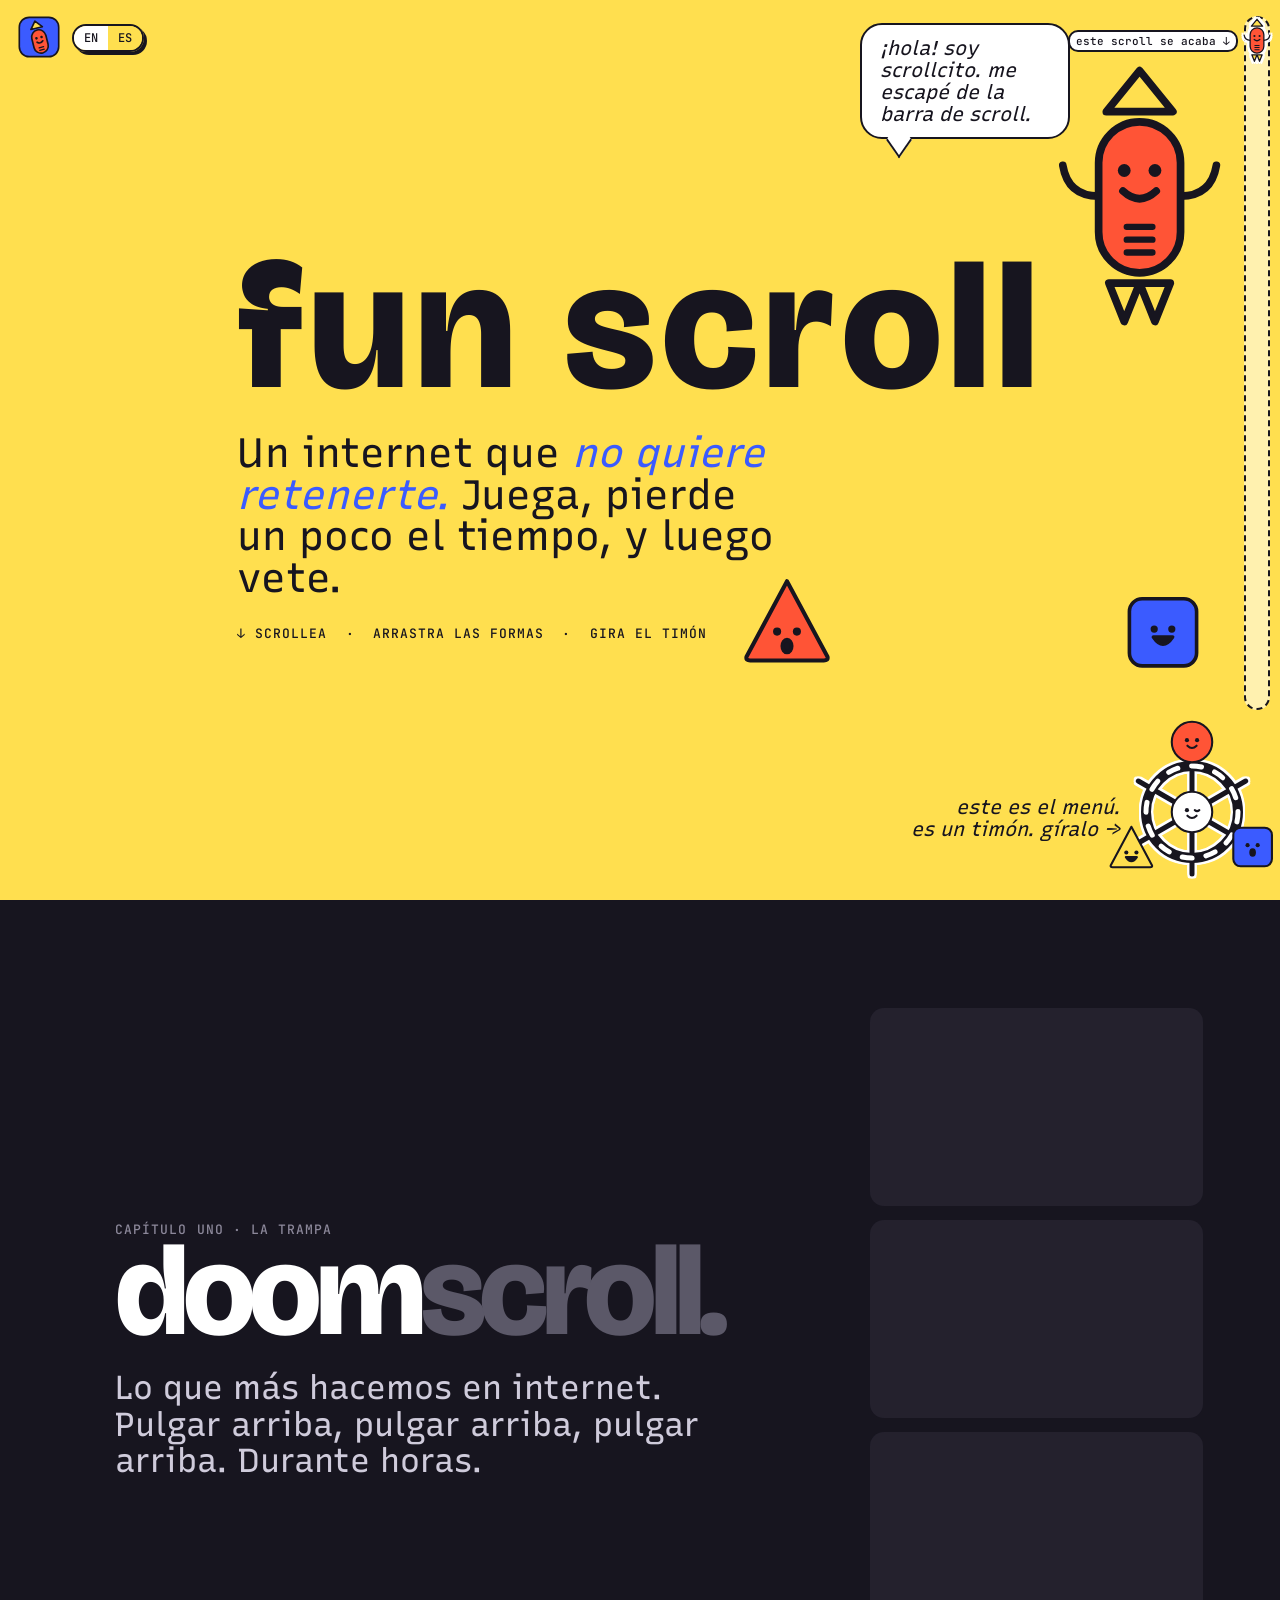
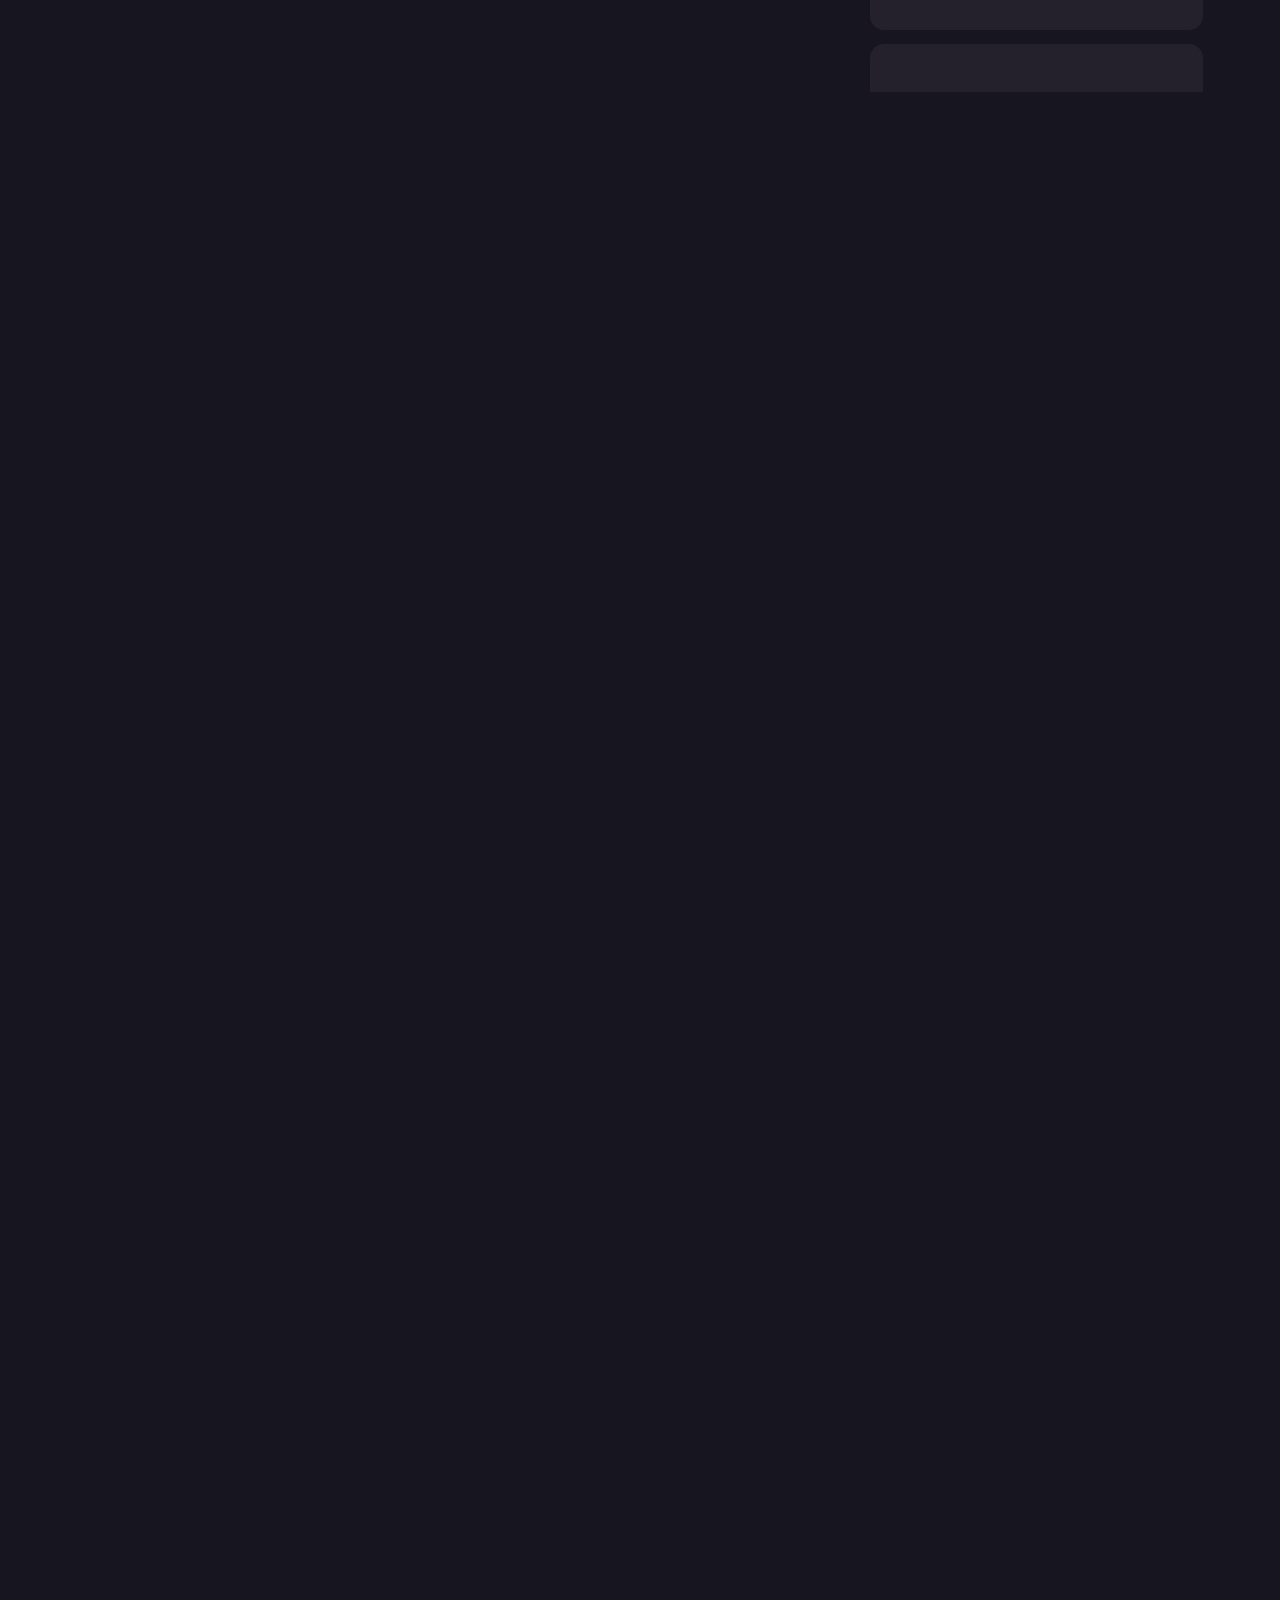
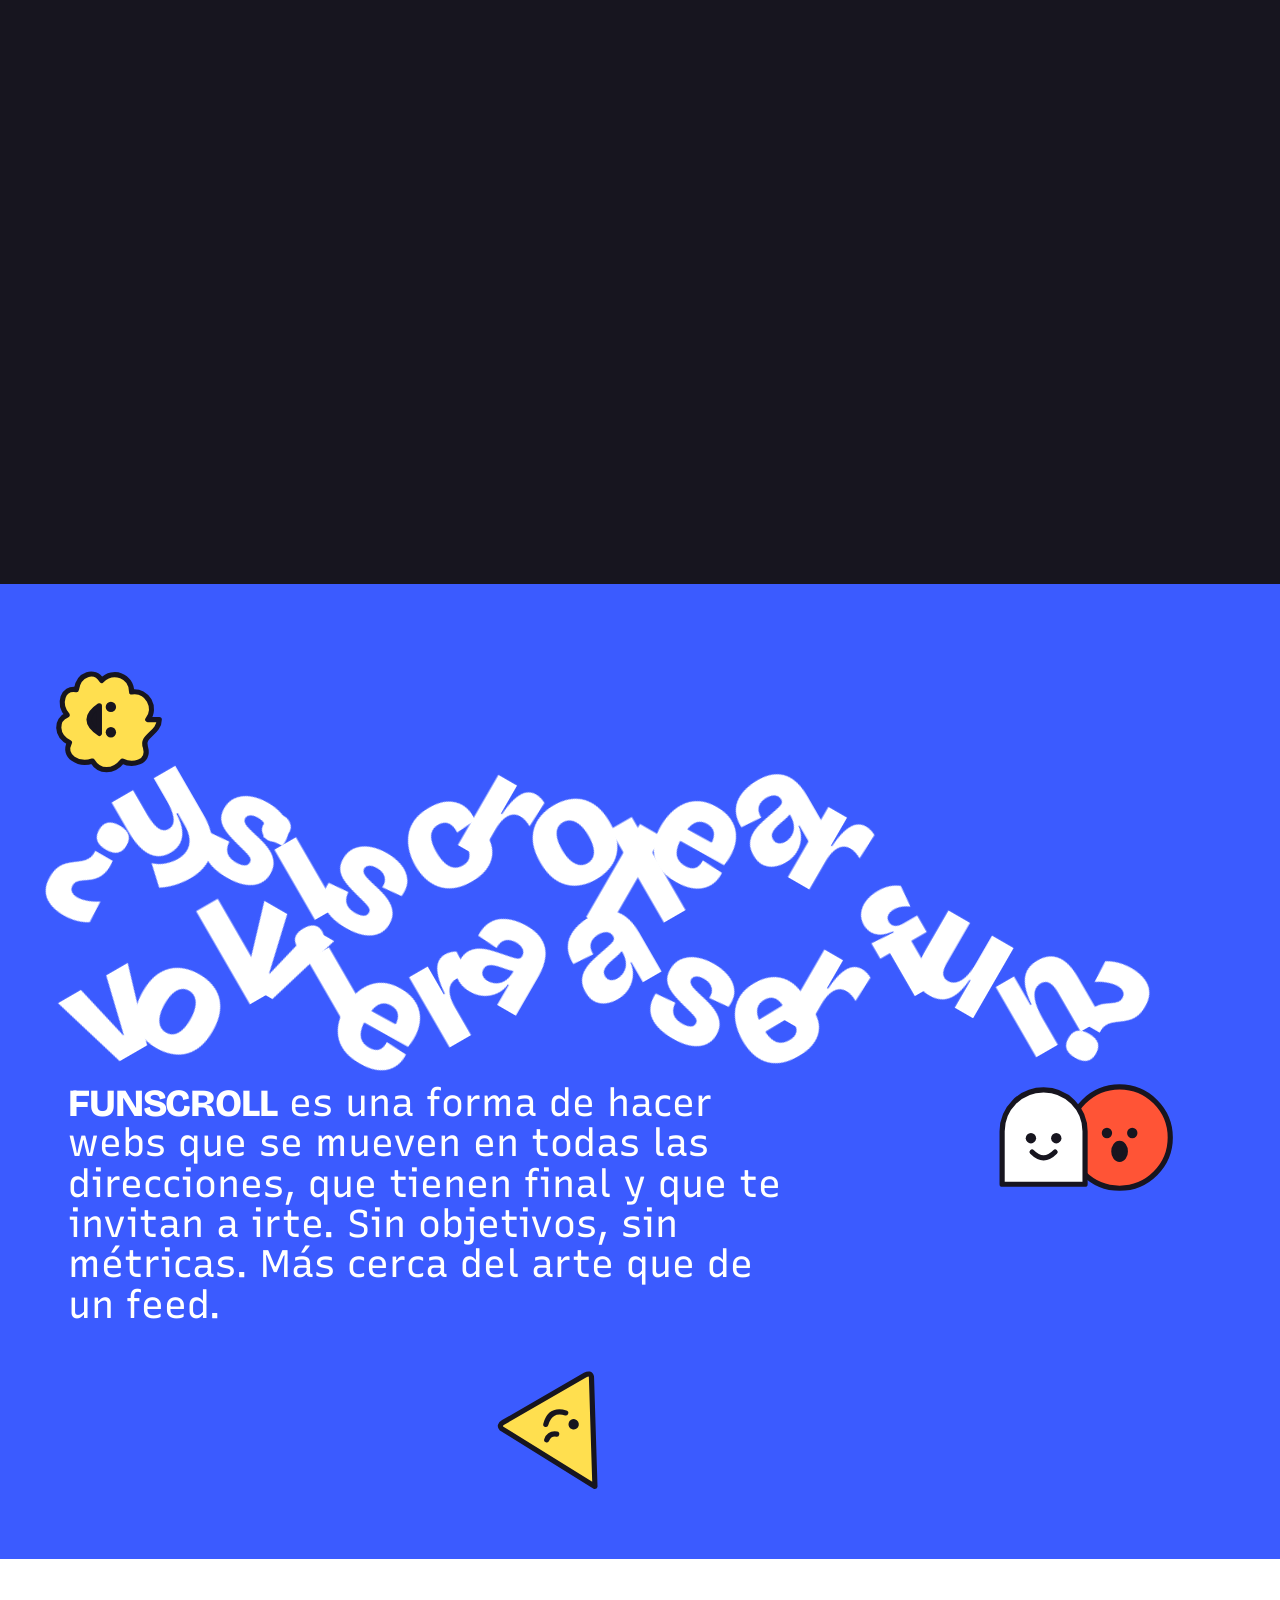
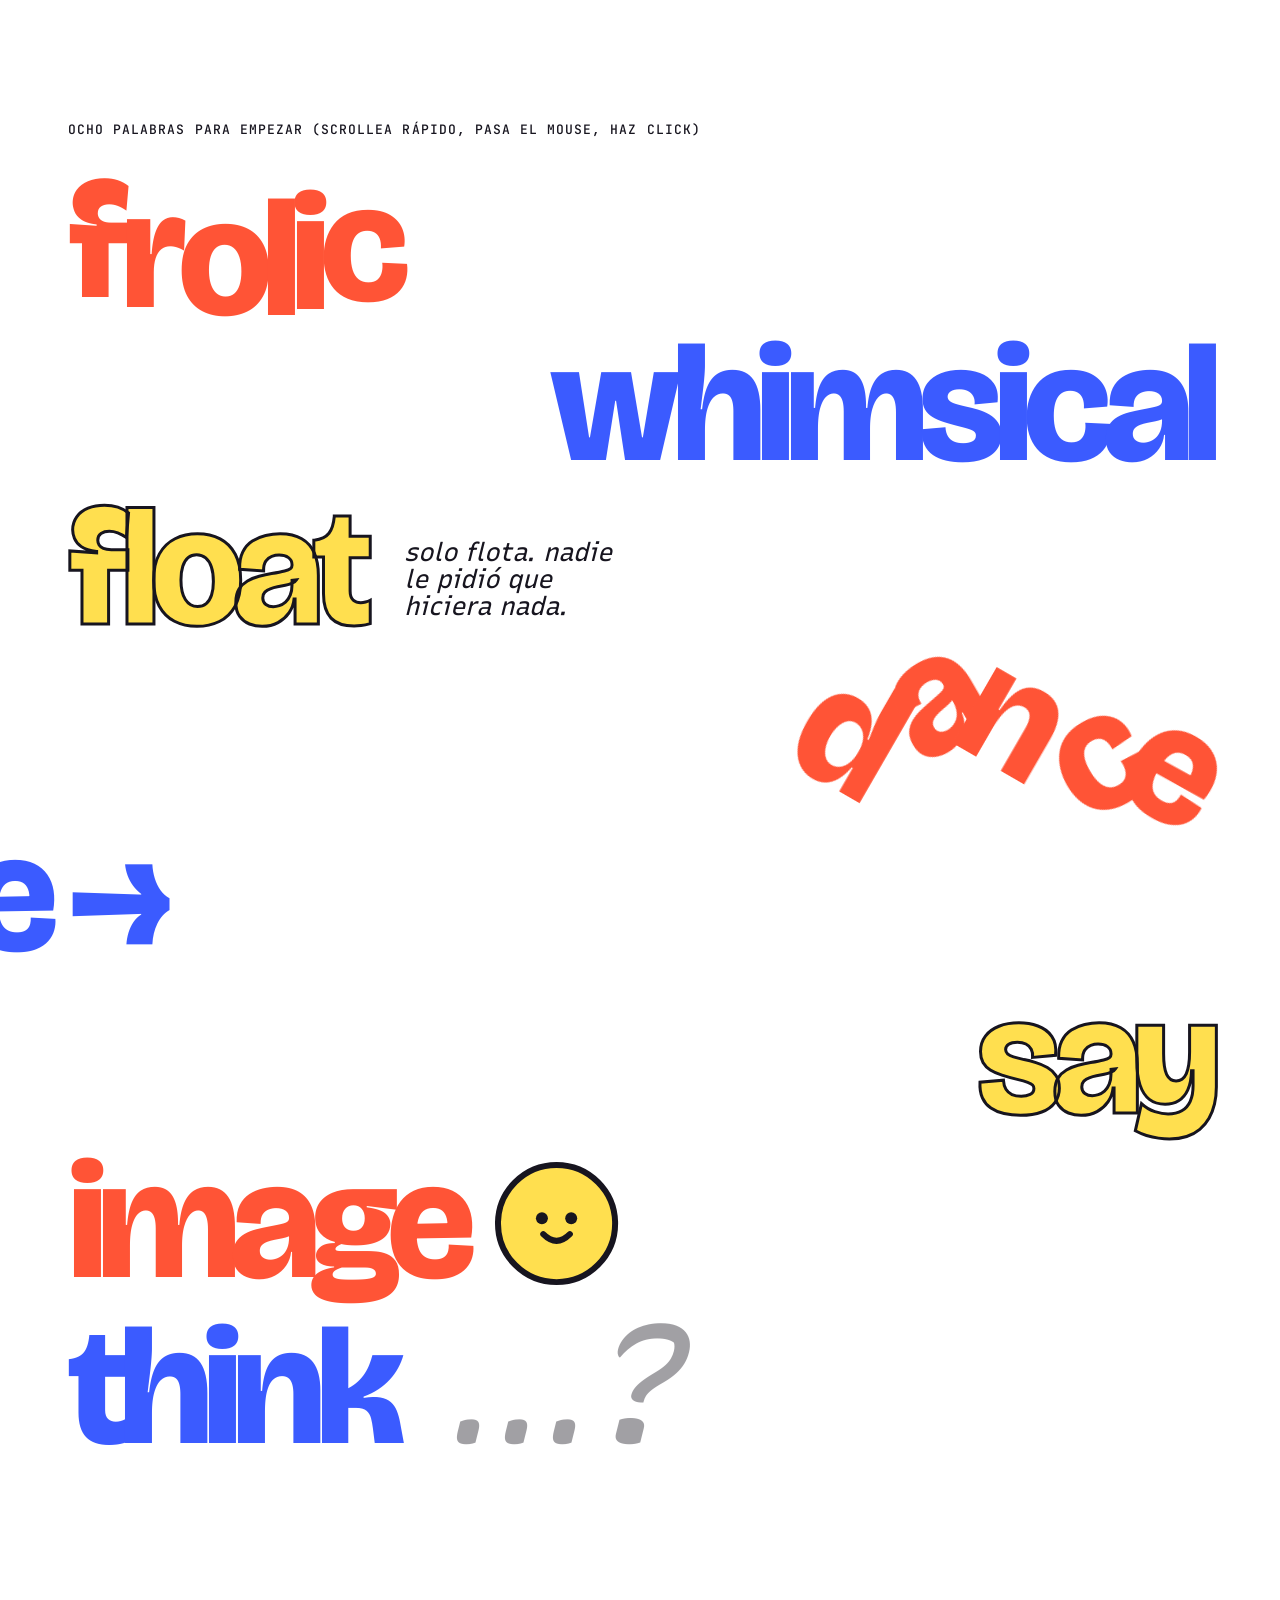
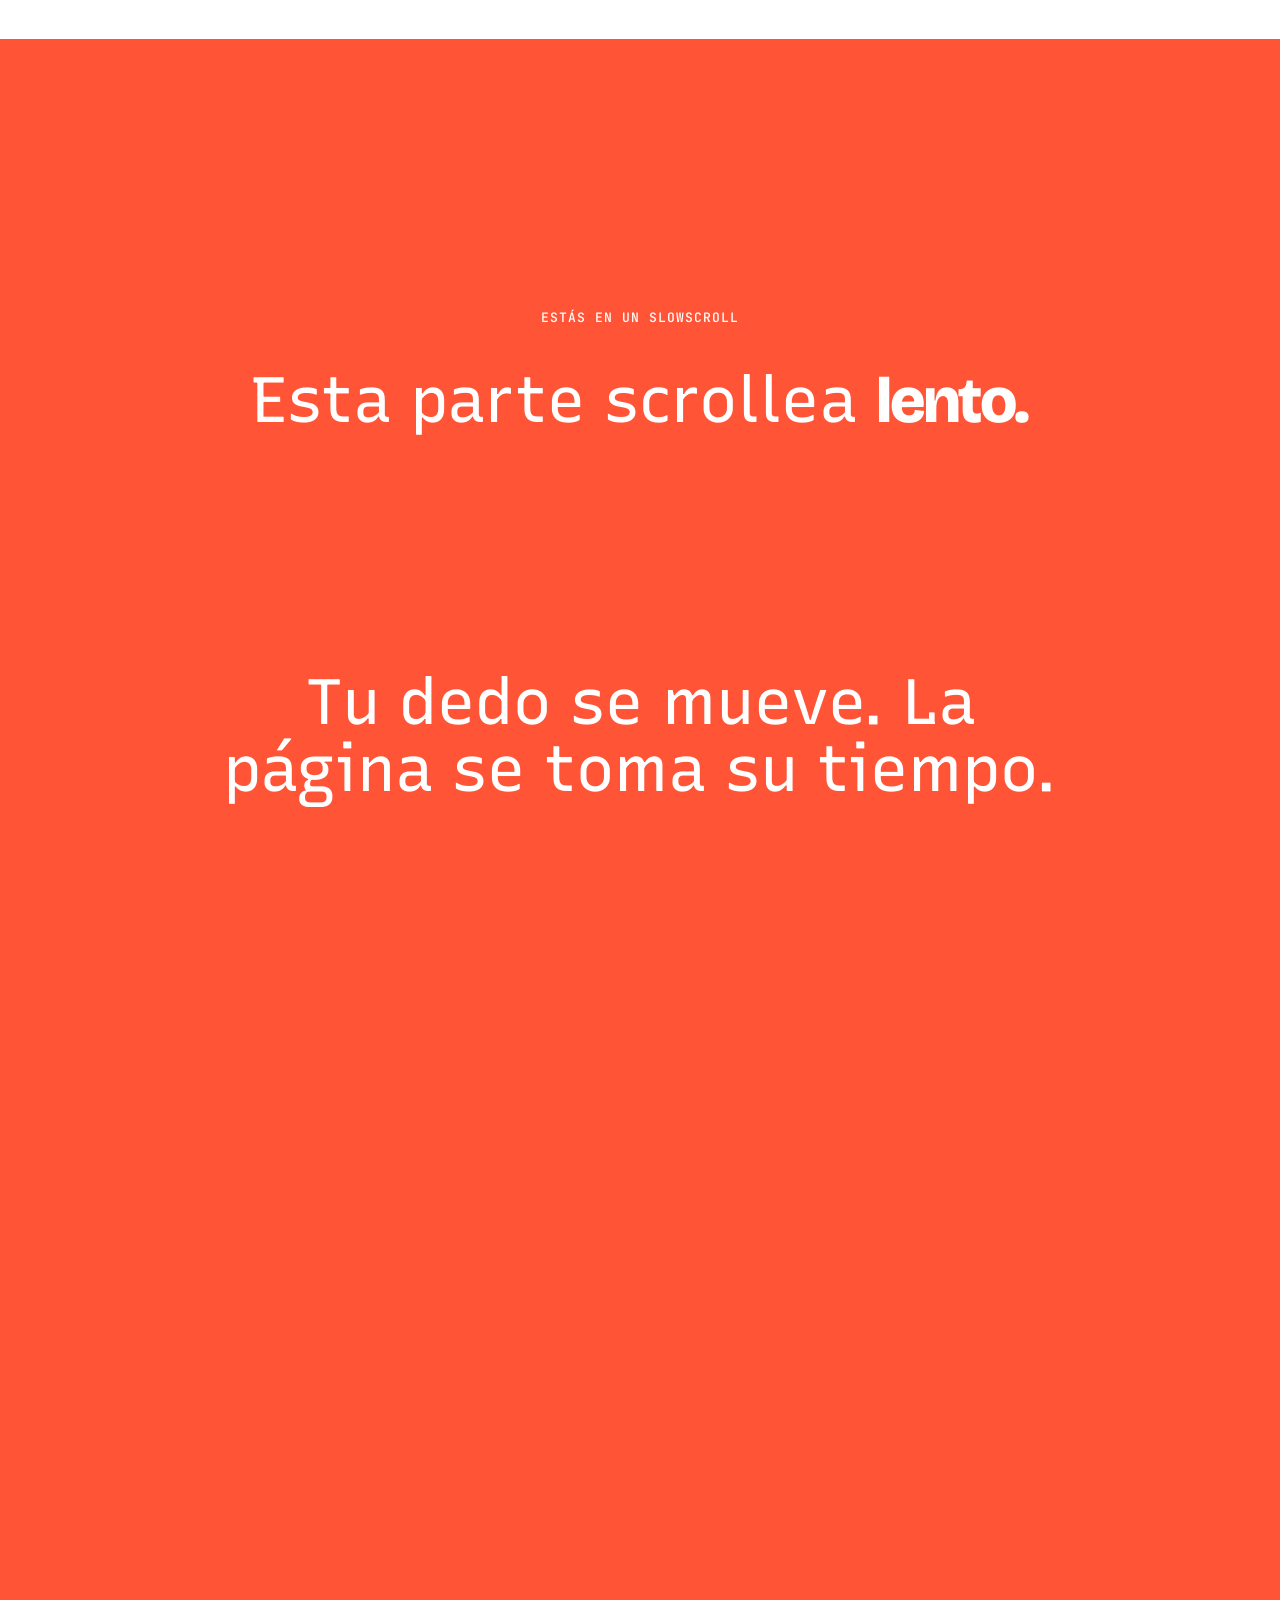
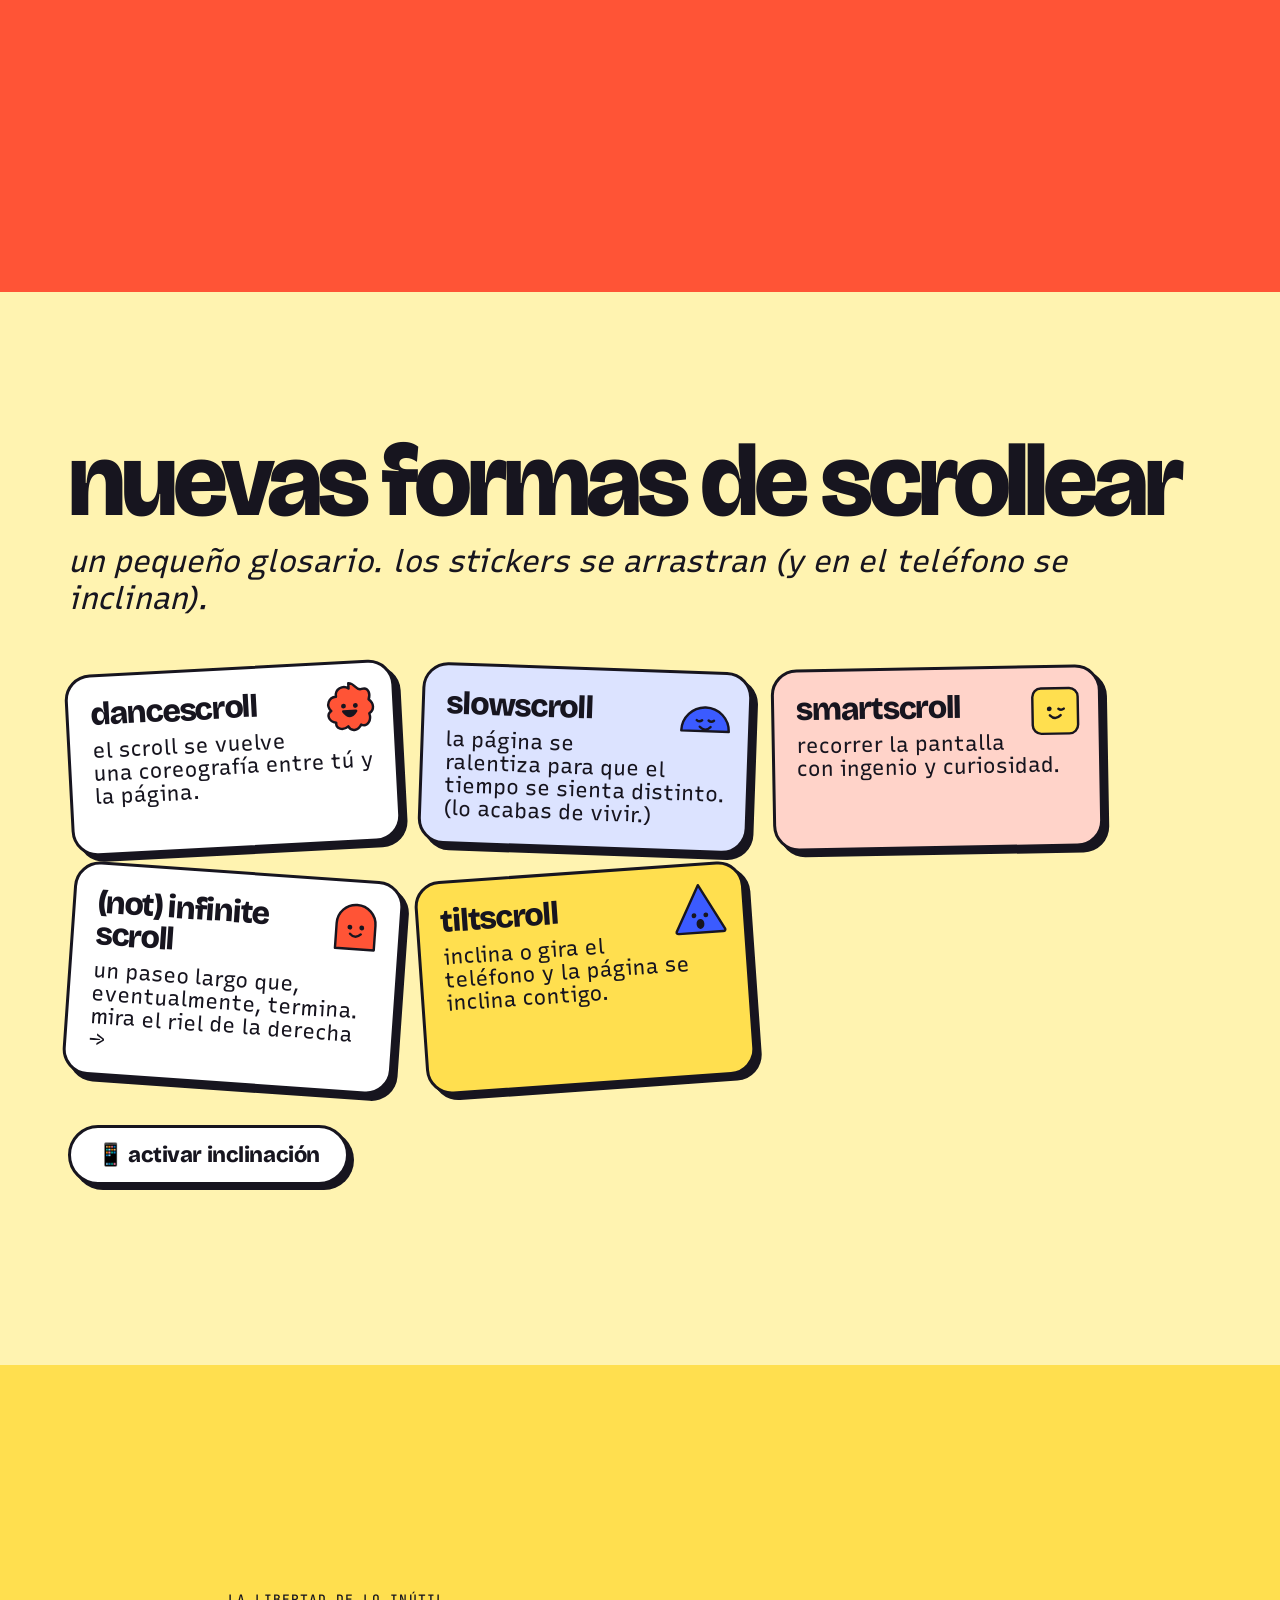
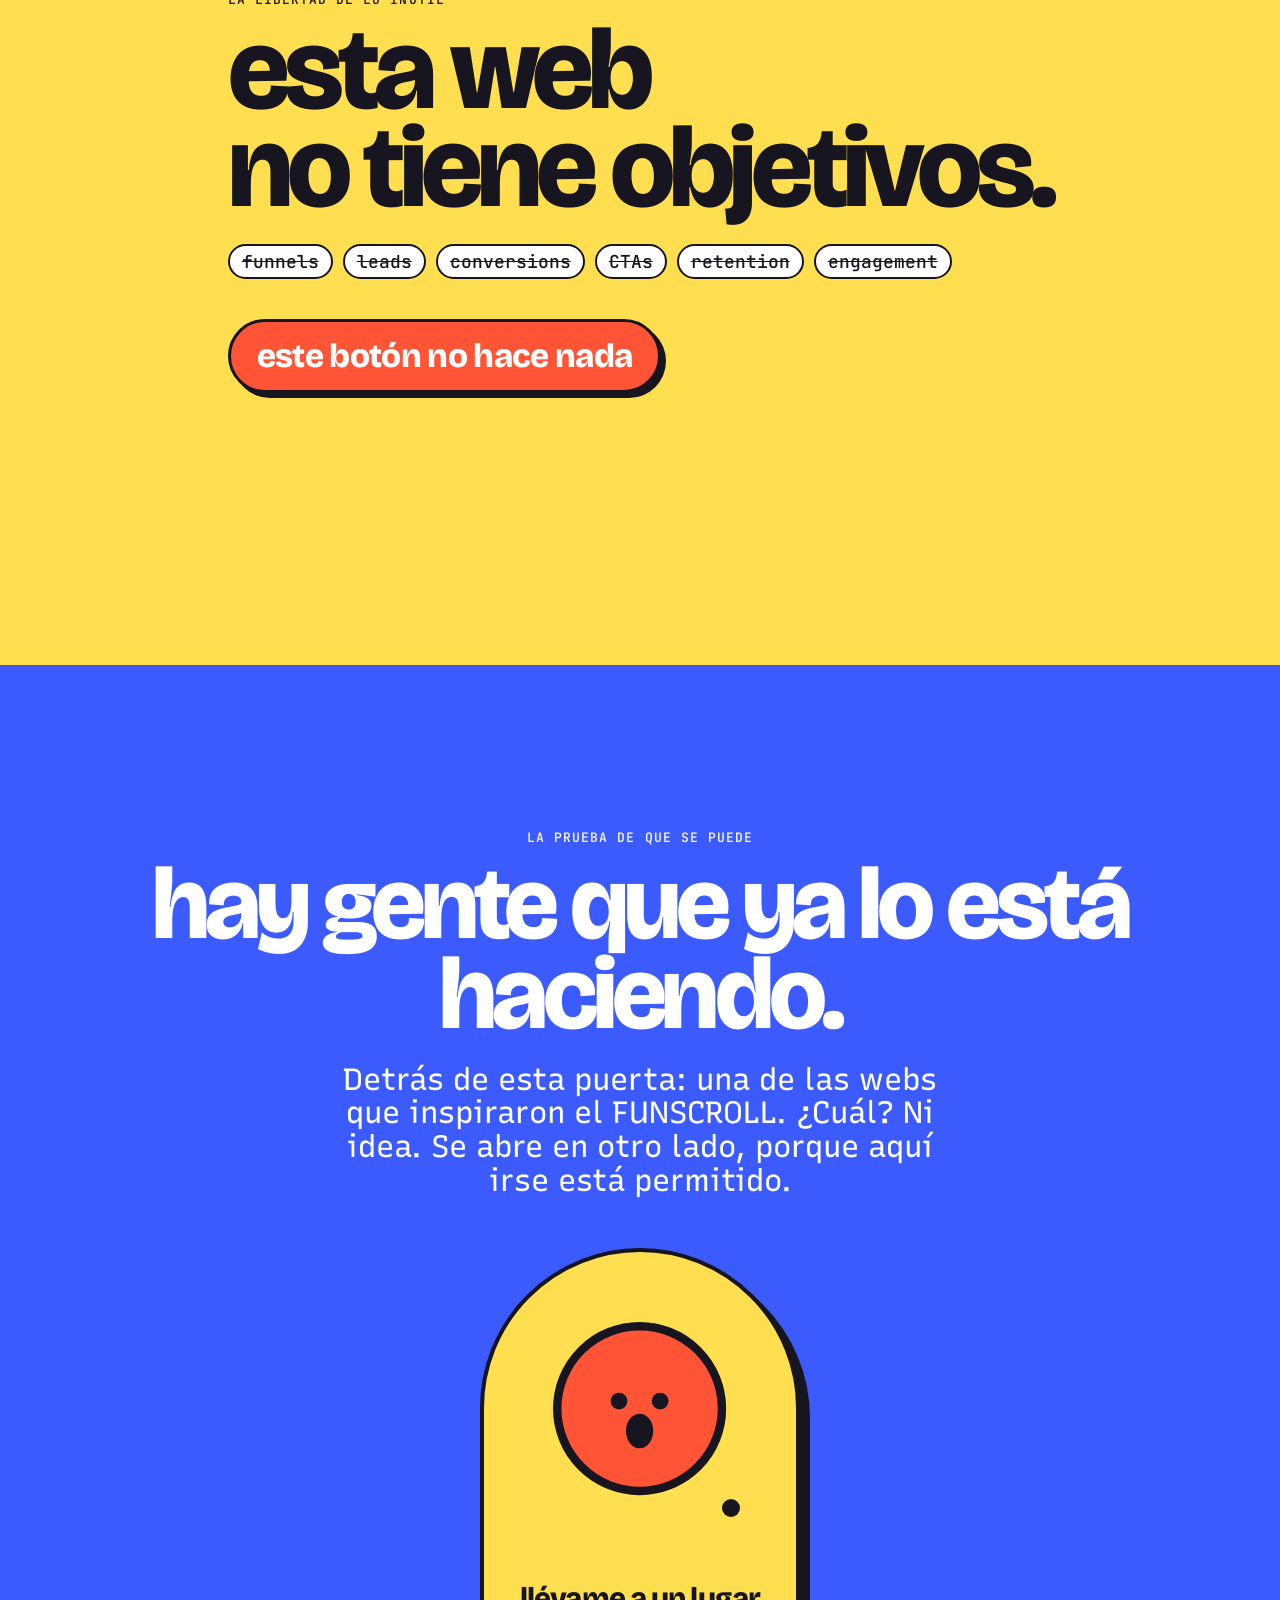
==== commit 21f80d10: "Hero wordmark: wider letter spacing, letters rest while the title is on screen Co-Authored-By: Claud" ====
--- a/es/index.html
+++ b/es/index.html
@@ -17,7 +17,7 @@
 
 /* 1 · hero */
 .hero { min-height: 100svh; background: var(--yellow); display: flex; align-items: center; }
-.hero h1 { font-weight: 800; font-size: clamp(80px, 16vw, 260px); line-height: .78; letter-spacing: -.035em; position: relative; z-index: 2; }
+.hero h1 { font-weight: 800; font-size: clamp(72px, 14vw, 230px); line-height: .78; letter-spacing: .03em; position: relative; z-index: 2; }
 .hero h1 .o { color: var(--red); }
 .hero .lede { font: 400 clamp(26px, 3.2vw, 44px)/1.02 var(--voice); max-width: 560px; margin-top: 34px; position: relative; z-index: 2; }
 .hero .lede em { color: var(--blue); }
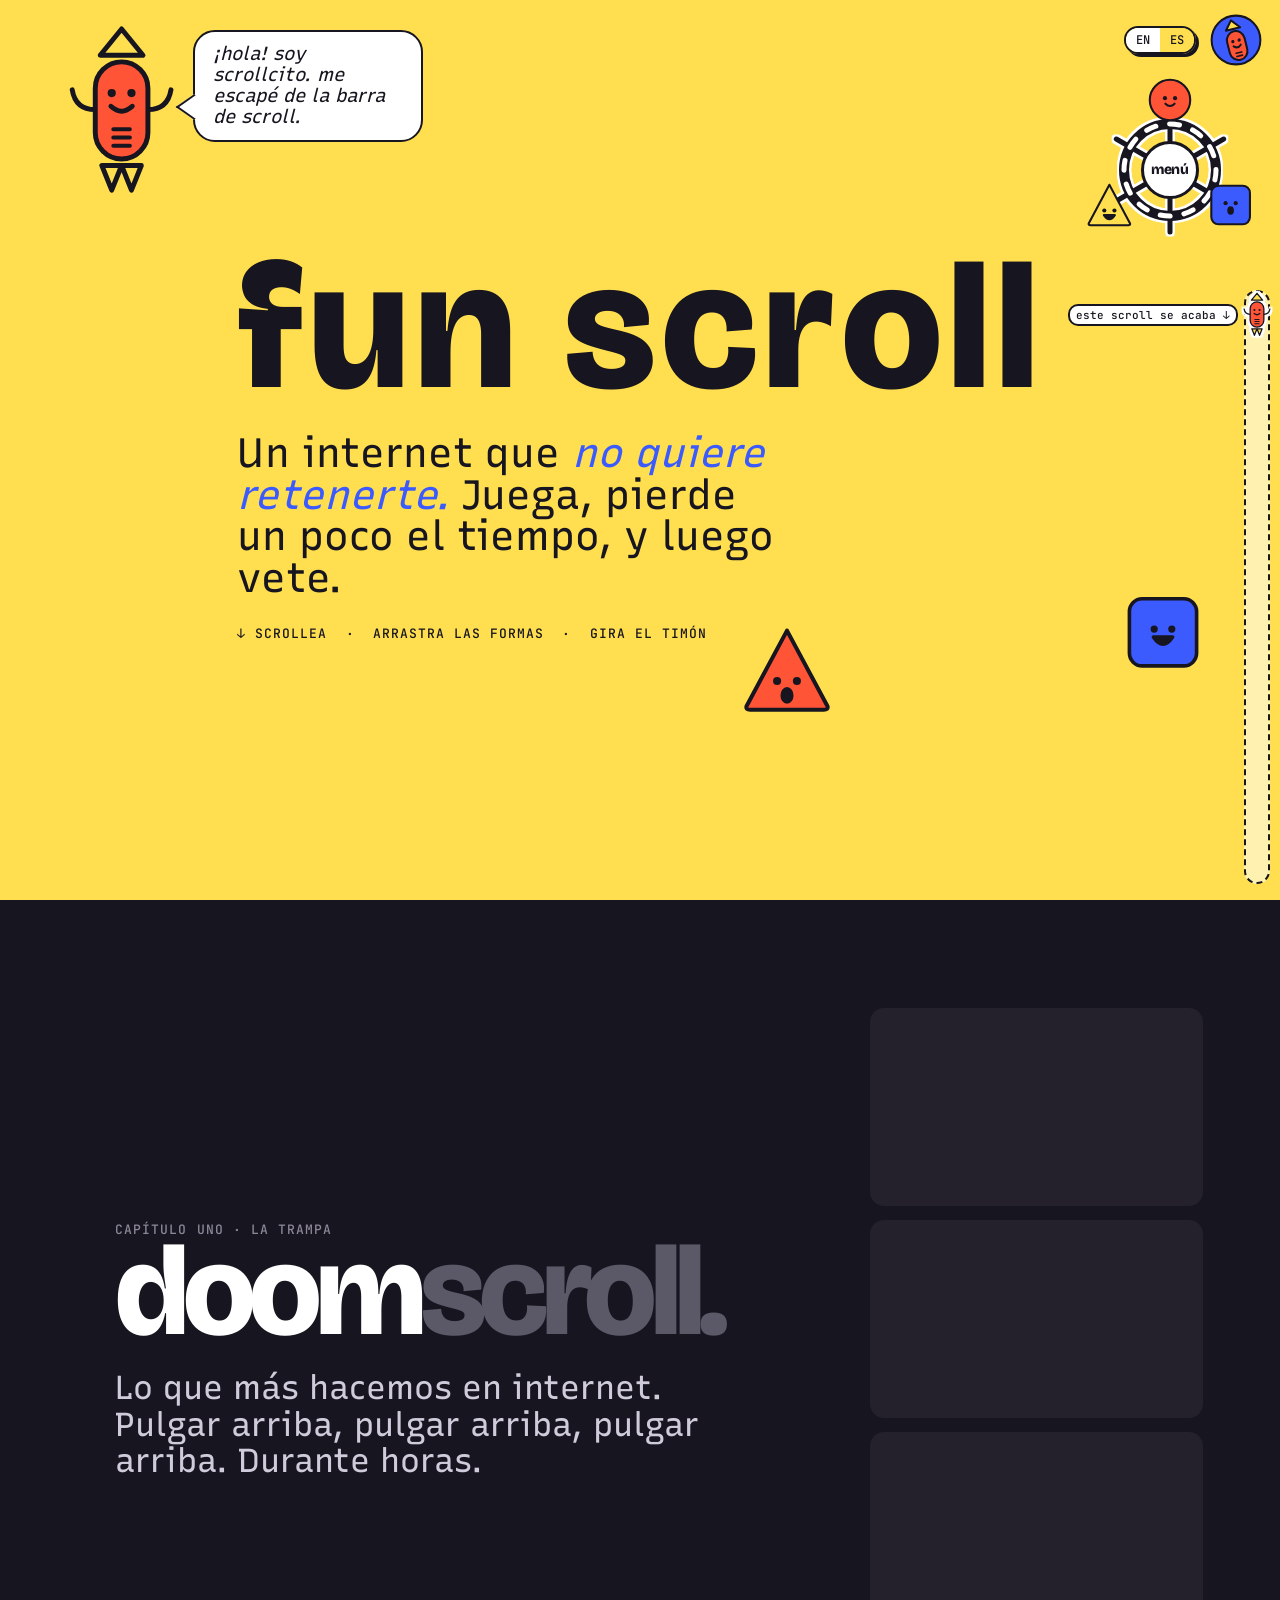
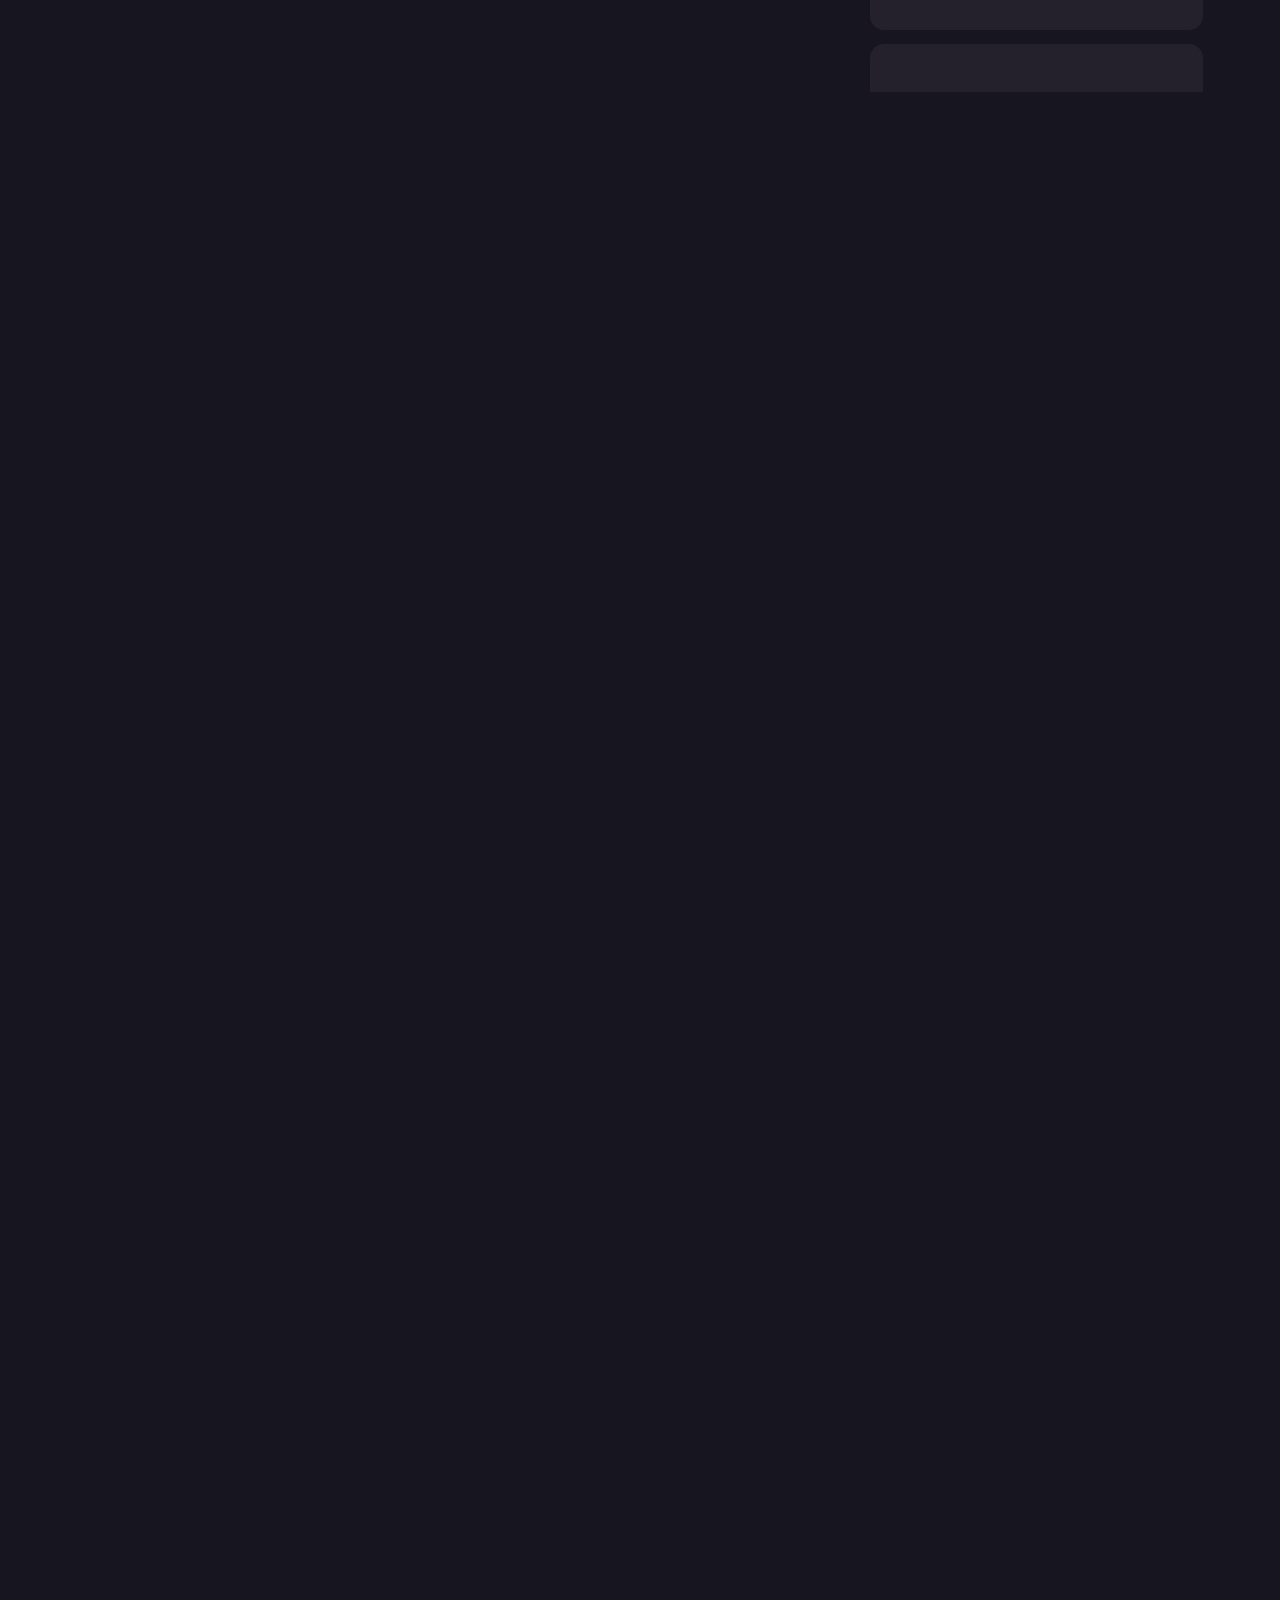
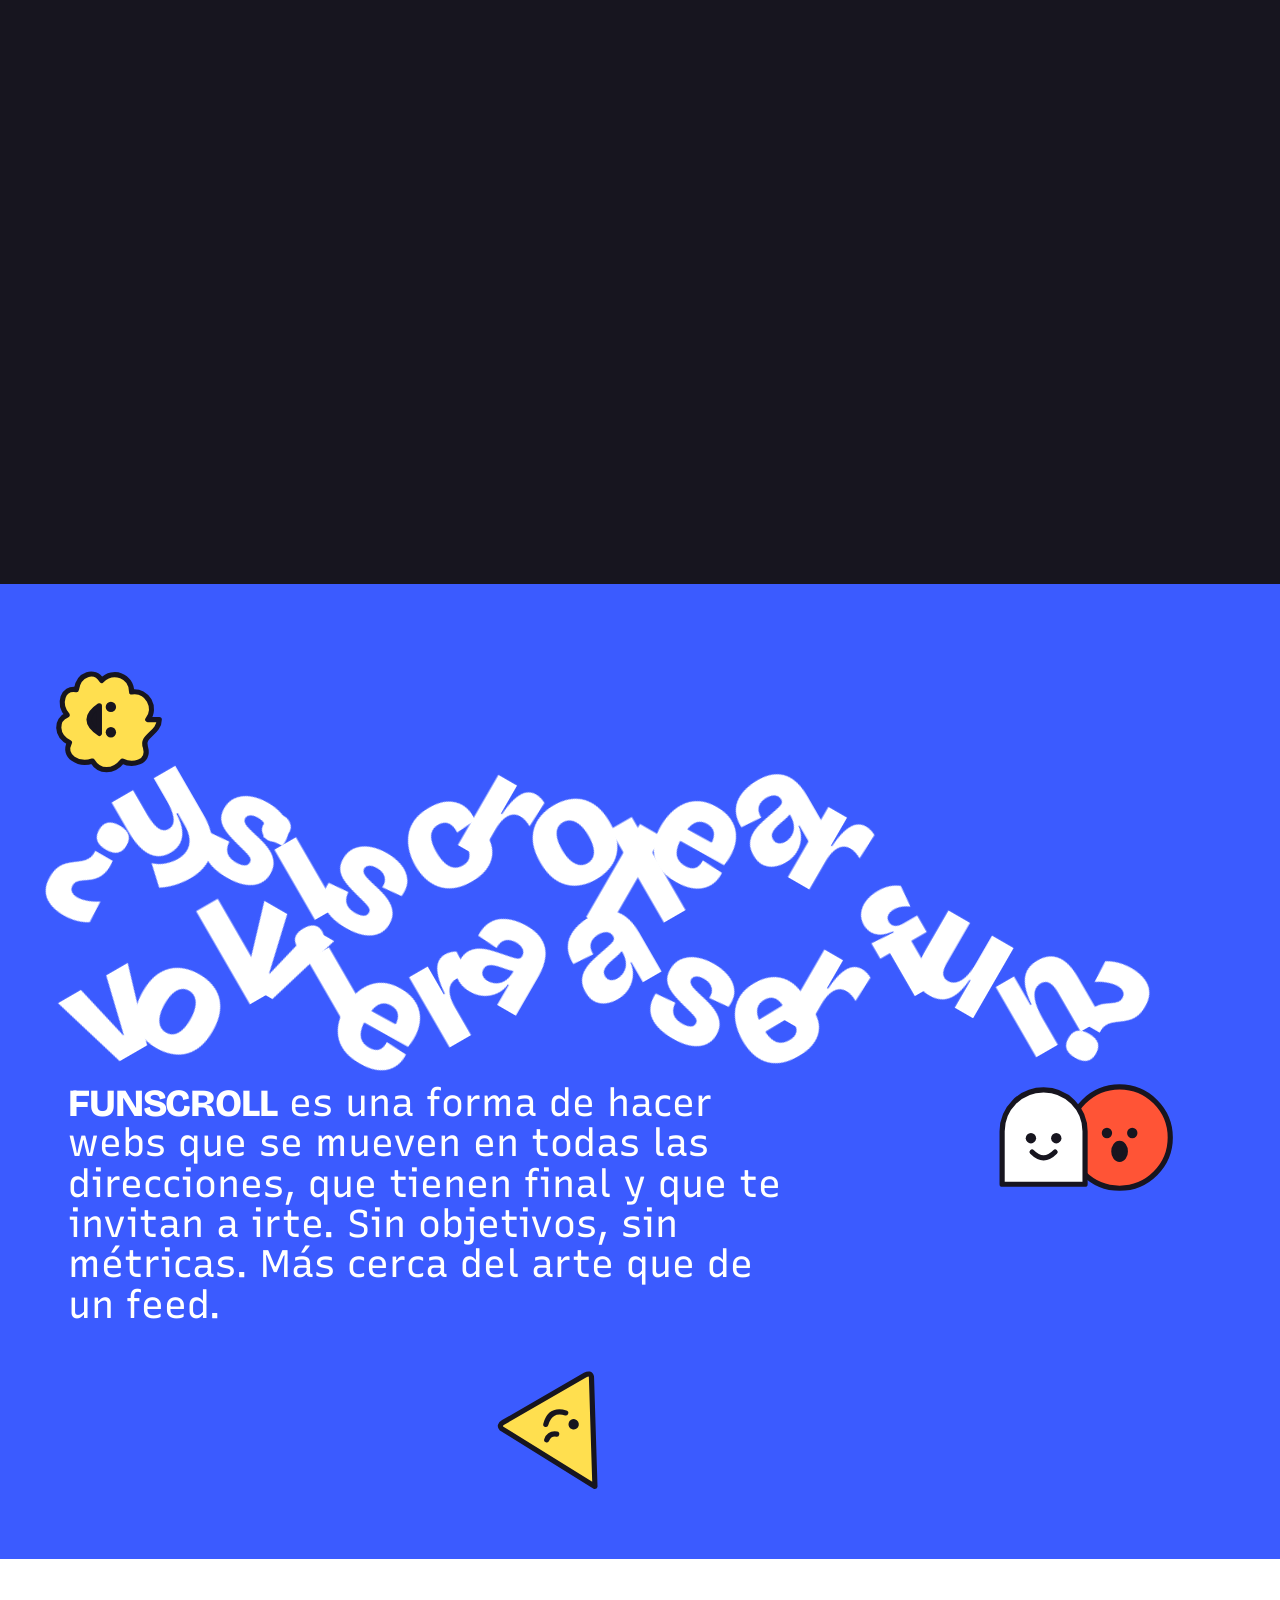
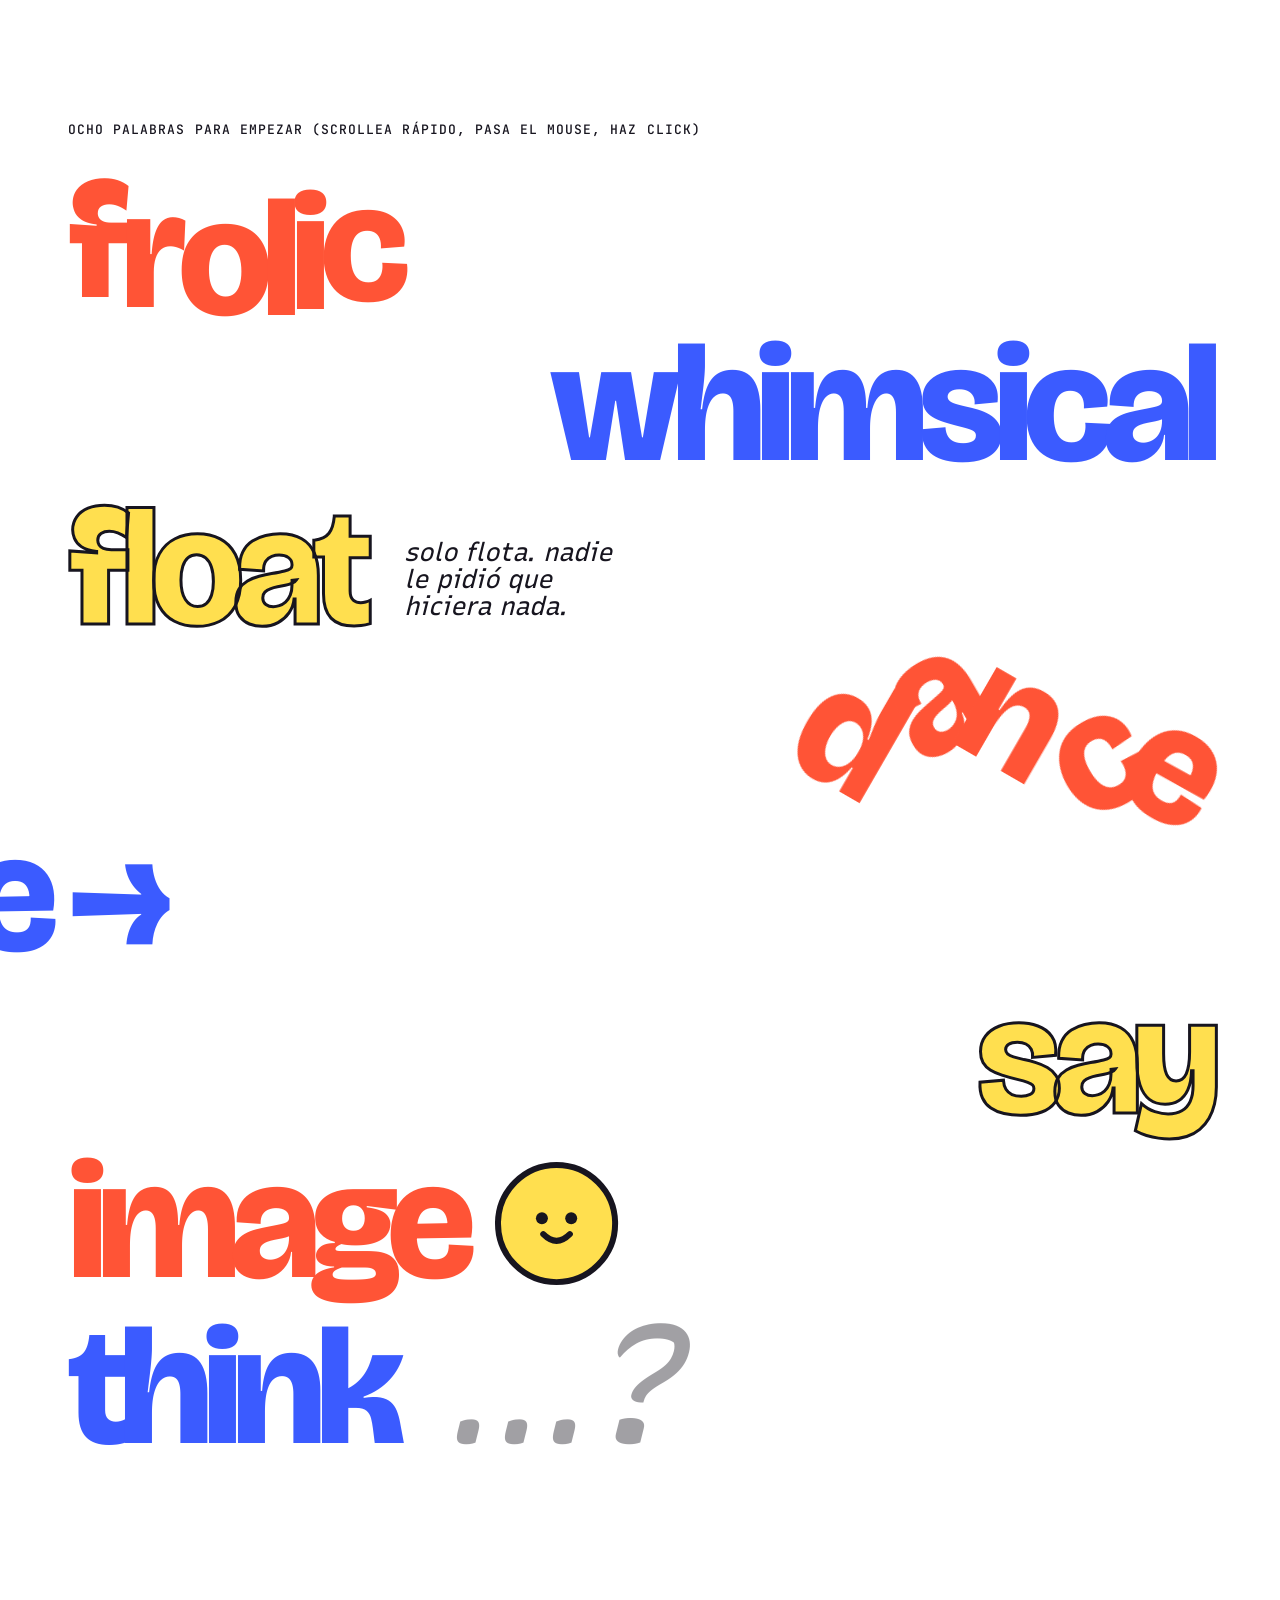
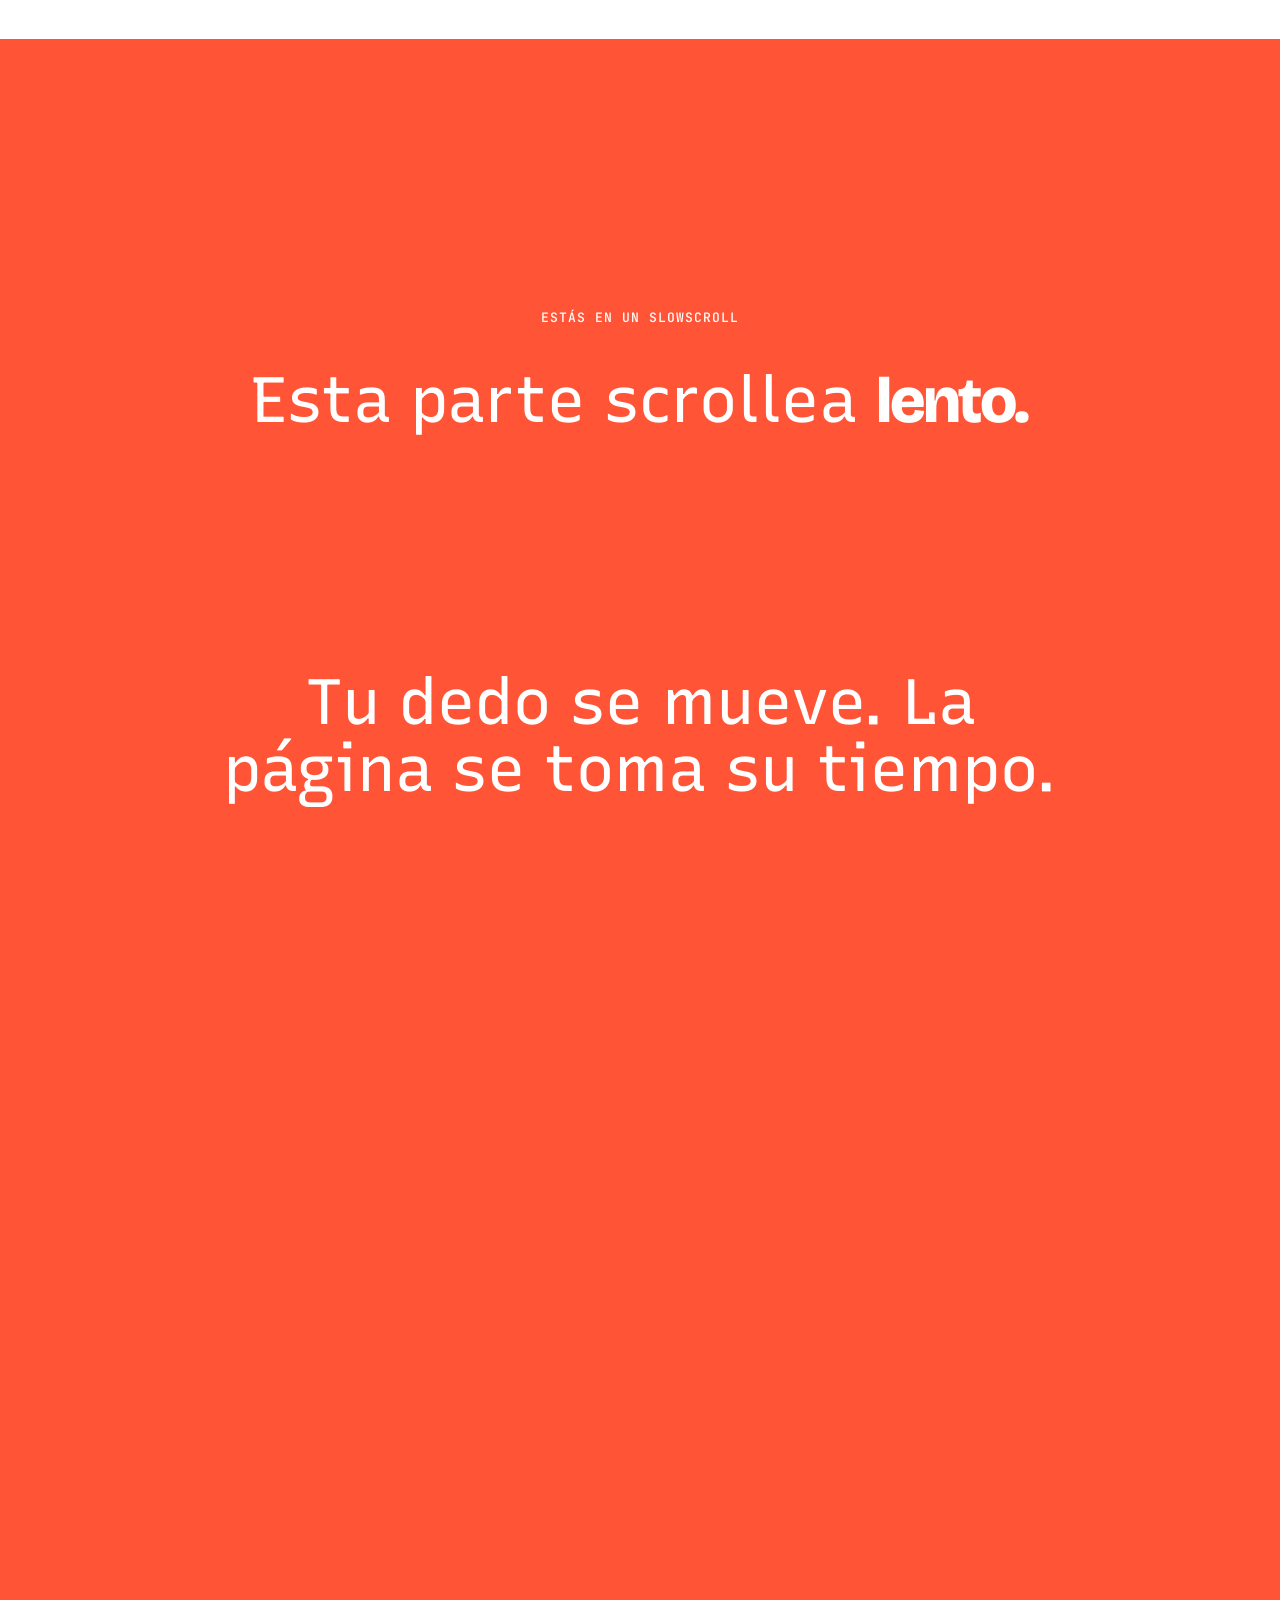
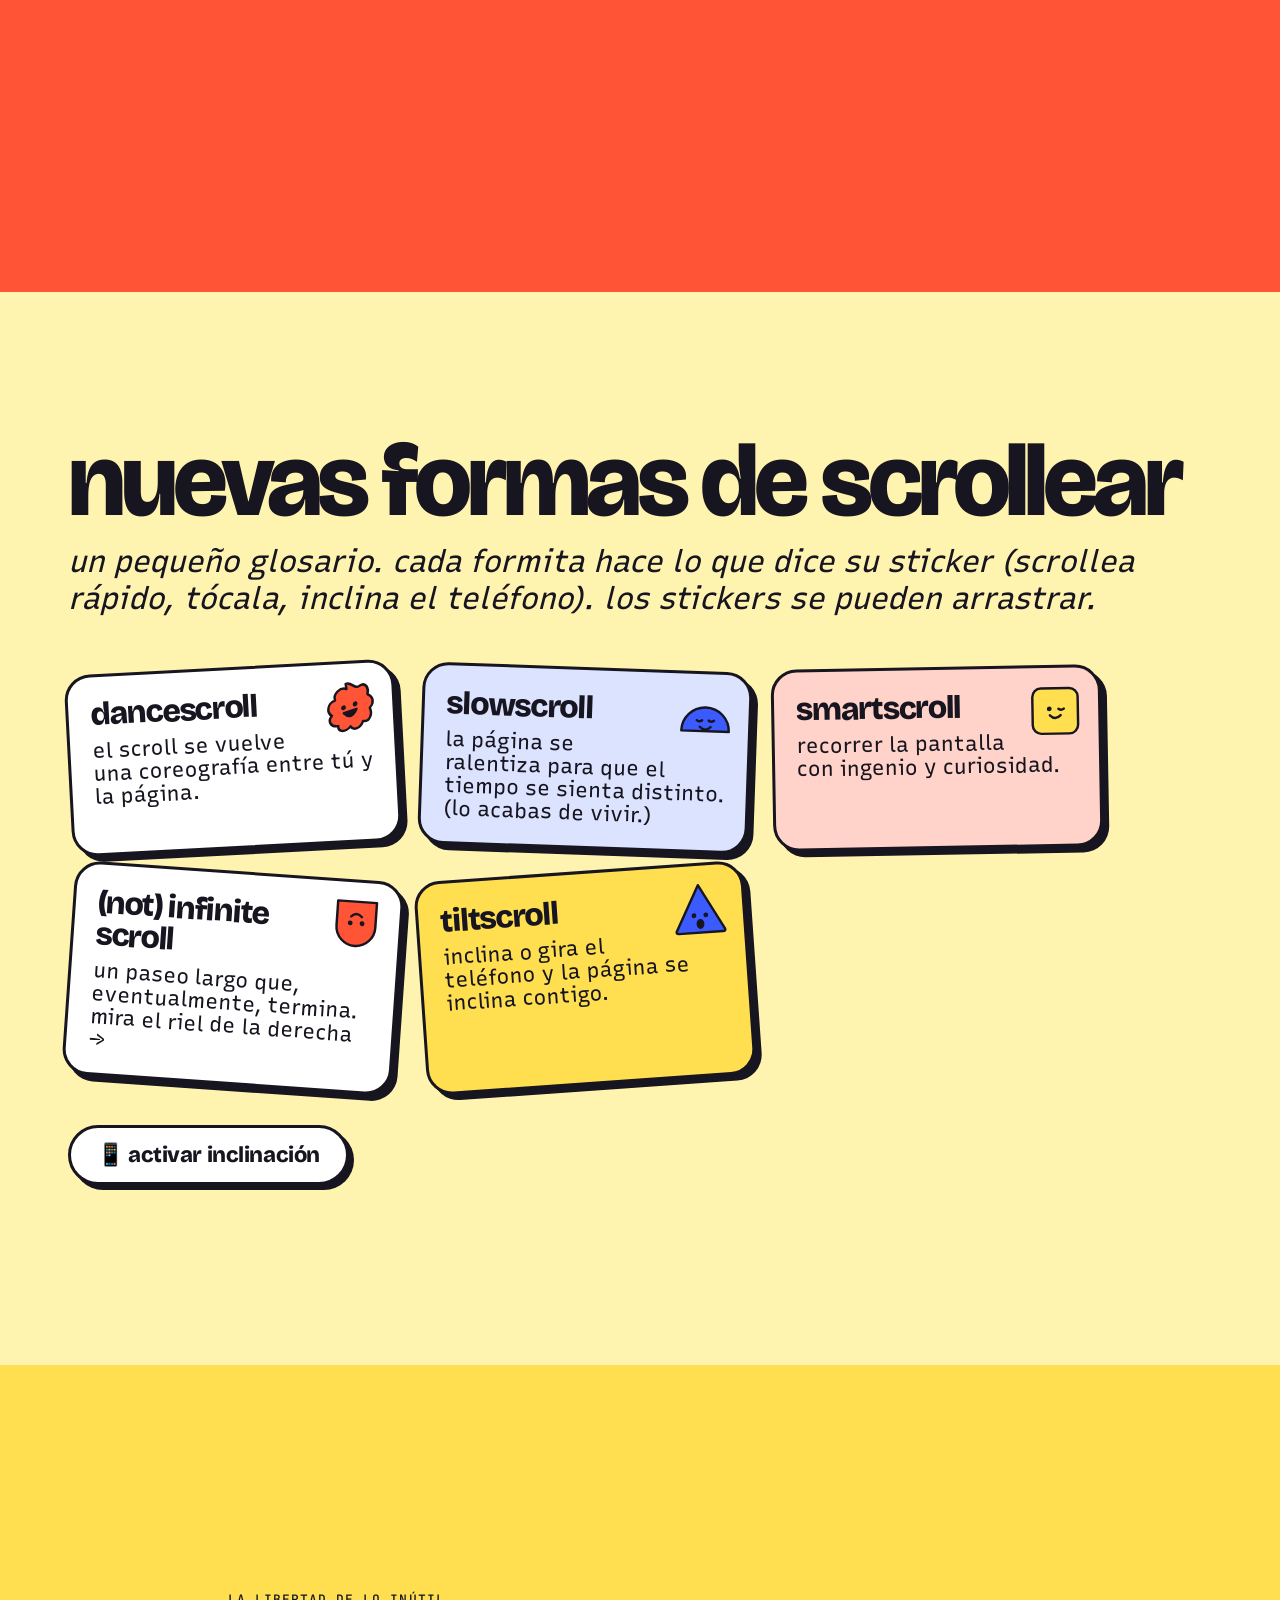
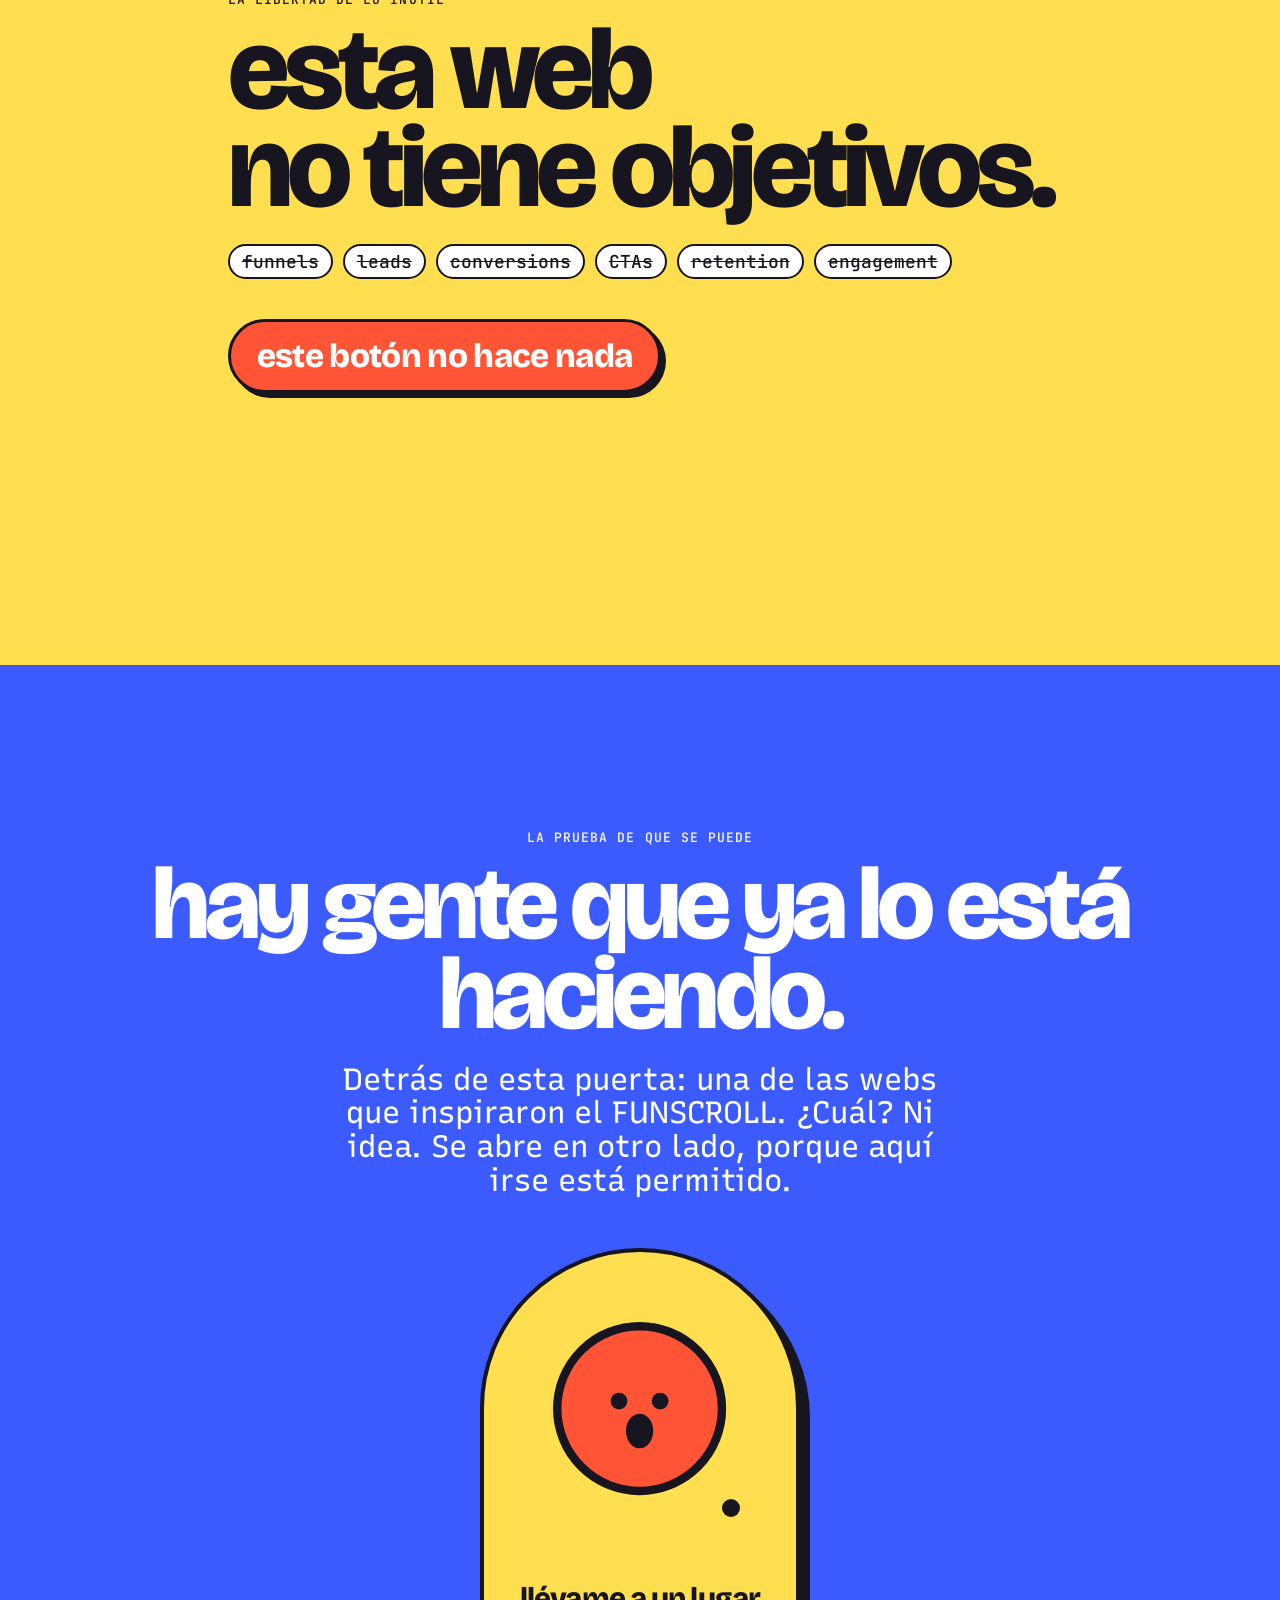
==== commit 8d3e2276: "Mobile fixes: menu top right with a 'menu' button and readable list, round logo, glossary shapes sho" ====
--- a/es/index.html
+++ b/es/index.html
@@ -11,6 +11,7 @@
 <link href="https://fonts.googleapis.com/css2?family=Bricolage+Grotesque:opsz,wght@12..96,400;12..96,600;12..96,800&family=Recursive:slnt,wght,CASL@-15..0,300..1000,0..1&family=JetBrains+Mono:wght@500&display=swap" rel="stylesheet">
 <link rel="stylesheet" href="../kit/funscroll.css">
 <link rel="stylesheet" href="../assets/css/site.css">
+<script src="../assets/js/analytics.js" defer></script>
 <style>
 section { position: relative; overflow: clip; }
 .wrap { max-width: 1200px; margin: 0 auto; padding: 0 28px; position: relative; }
@@ -22,8 +23,9 @@
 .hero .lede { font: 400 clamp(26px, 3.2vw, 44px)/1.02 var(--voice); max-width: 560px; margin-top: 34px; position: relative; z-index: 2; }
 .hero .lede em { color: var(--blue); }
 .hero .hint { margin-top: 26px; position: relative; z-index: 2; }
-.hero .mascot { position: absolute; right: 4%; top: 7%; width: clamp(120px, 14vw, 200px); z-index: 3; }
-.hero .mascot .bubble { position: absolute; left: -190px; top: -40px; width: 210px; font-size: 20px; }
+.hero .mascot { position: absolute; left: 5%; top: 24px; width: clamp(100px, 9vw, 140px); z-index: 3; }
+.hero .mascot .bubble { position: absolute; left: 112%; top: 6px; width: 230px; font-size: 19px; }
+.hero .mascot .bubble::after { left: -12px; bottom: 22px; transform: rotate(135deg) skew(10deg, 10deg); }
 
 /* 2 · doom (horizontal) */
 .doom { background: var(--ink); color: var(--white); }
@@ -113,8 +115,8 @@
 .end .credit a { color: var(--yellow); }
 
 @media (max-width: 700px) {
-  .hero .mascot { right: 6%; top: 8%; }
-  .hero .mascot .bubble { left: auto; right: 90%; top: -30px; width: 160px; font-size: 16px; }
+  .hero .mascot { left: 5%; top: 16px; width: 84px; }
+  .hero .mascot .bubble { left: 112%; top: 0; width: 118px; font-size: 13px; padding: 8px 10px; }
   .feed { display: none; }
   .doom .panel.half { width: 100vw; }
   .word small { display: block; margin: 6px 0 0; }
@@ -219,13 +221,13 @@
 <section class="glossary">
   <div class="wrap">
     <h2>nuevas formas de scrollear</h2>
-    <p class="sub">un pequeño glosario. los stickers se arrastran (y en el teléfono se inclinan).</p>
+    <p class="sub">un pequeño glosario. cada formita hace lo que dice su sticker (scrollea rápido, tócala, inclina el teléfono). los stickers se pueden arrastrar.</p>
     <div class="stickers">
-      <div class="sticker" style="background:var(--white); rotate:-3deg" data-fs-drag data-fs-tilt="18"><span class="shp" data-s="flower" data-c="red" data-m="grin"></span><h3>dancescroll</h3><p>el scroll se vuelve una coreografía entre tú y la página.</p></div>
-      <div class="sticker" style="background:var(--sky); rotate:2deg" data-fs-drag data-fs-tilt="26"><span class="shp" data-s="half" data-c="blue" data-m="sleepy"></span><h3>slowscroll</h3><p>la página se ralentiza para que el tiempo se sienta distinto. (lo acabas de vivir.)</p></div>
-      <div class="sticker" style="background:var(--blush); rotate:-1deg" data-fs-drag data-fs-tilt="14"><span class="shp" data-s="square" data-c="yellow" data-m="wink"></span><h3>smartscroll</h3><p>recorrer la pantalla con ingenio y curiosidad.</p></div>
-      <div class="sticker" style="background:var(--white); rotate:4deg" data-fs-drag data-fs-tilt="30"><span class="shp" data-s="arch" data-c="red" data-m="happy"></span><h3>(not) infinite scroll</h3><p>un paseo largo que, eventualmente, termina. mira el riel de la derecha →</p></div>
-      <div class="sticker" style="background:var(--yellow); rotate:-4deg" data-fs-drag data-fs-tilt="40"><span class="shp" data-s="triangle" data-c="blue" data-m="wow"></span><h3>tiltscroll</h3><p>inclina o gira el teléfono y la página se inclina contigo.</p></div>
+      <div class="sticker" style="background:var(--white); rotate:-3deg" data-fs-drag><span class="shp" data-s="flower" data-c="red" data-m="grin" data-fs-dance></span><h3>dancescroll</h3><p>el scroll se vuelve una coreografía entre tú y la página.</p></div>
+      <div class="sticker" style="background:var(--sky); rotate:2deg" data-fs-drag><span class="shp" data-s="half" data-c="blue" data-m="sleepy" data-fs-float style="--fs-float-dur:5s"></span><h3>slowscroll</h3><p>la página se ralentiza para que el tiempo se sienta distinto. (lo acabas de vivir.)</p></div>
+      <div class="sticker" style="background:var(--blush); rotate:-1deg" data-fs-drag><span class="shp" data-s="square" data-c="yellow" data-m="wink" data-fs-jelly></span><h3>smartscroll</h3><p>recorrer la pantalla con ingenio y curiosidad.</p></div>
+      <div class="sticker" style="background:var(--white); rotate:4deg" data-fs-drag><span class="shp" data-s="arch" data-c="red" data-m="happy" data-fs-spin="360"></span><h3>(not) infinite scroll</h3><p>un paseo largo que, eventualmente, termina. mira el riel de la derecha →</p></div>
+      <div class="sticker" style="background:var(--yellow); rotate:-4deg" data-fs-drag><span class="shp" data-s="triangle" data-c="blue" data-m="wow" data-fs-tilt="24"></span><h3>tiltscroll</h3><p>inclina o gira el teléfono y la página se inclina contigo.</p></div>
     </div>
     <button class="btn" id="tiltBtn">📱 activar inclinación</button>
   </div>
--- a/kit/funscroll.css
+++ b/kit/funscroll.css
@@ -27,6 +27,8 @@
 
 /* drag */
 [data-fs-drag] { cursor: grab; touch-action: none; user-select: none; -webkit-user-select: none; }
+/* on touch screens the page must still scroll over draggable things: drag sideways, scroll up and down */
+@media (pointer: coarse) { [data-fs-drag] { touch-action: pan-y; } }
 [data-fs-drag].fs-dragging { cursor: grabbing; z-index: 999; }
 
 /* horizontal + slow sections */
--- a/assets/css/site.css
+++ b/assets/css/site.css
@@ -38,18 +38,29 @@
 
 /* ---------- helm menu (el timón) ---------- */
 .helm {
-  position: fixed; right: 22px; bottom: 22px; z-index: 50;
+  position: fixed; right: 44px; top: 104px; z-index: 50;
   width: 132px; height: 132px; --r: 0deg;
   transition: transform .5s cubic-bezier(.2,1.6,.4,1);
-  transform-origin: 100% 100%;
+  transform-origin: 100% 0;
 }
-.helm.open { transform: scale(1.75); }
+.helm.open { transform: none; }
+/* the open menu: a clear list under the wheel */
+.helm-list { position: fixed; right: 18px; top: 268px; z-index: 51; display: flex; flex-direction: column; align-items: flex-end; gap: 8px;
+  opacity: 0; translate: 0 -10px; pointer-events: none; transition: opacity .2s, translate .3s cubic-bezier(.2,1.6,.4,1); }
+.helm.open + .helm-list { opacity: 1; translate: 0 0; pointer-events: auto; }
+.helm-list a { display: flex; align-items: center; gap: 10px; padding: 7px 16px 7px 8px; background: var(--white); color: var(--ink); text-decoration: none;
+  border: 2.5px solid var(--ink); border-radius: 30px; box-shadow: 3px 3px 0 var(--ink); font: 800 18px/1 var(--display); letter-spacing: -.02em; }
+.helm-list a:hover { background: var(--yellow); }
+.helm-list .label { position: static; opacity: 1; translate: none; background: none; color: inherit; padding: 0; font: inherit; }
 .helm .wheel { position: absolute; inset: 0; transform: rotate(var(--r)); }
 .helm .rim { position: absolute; inset: 0; width: 100%; height: 100%; overflow: visible; filter: drop-shadow(2px 0 0 #fff) drop-shadow(-2px 0 0 #fff) drop-shadow(0 2px 0 #fff) drop-shadow(0 -2px 0 #fff); }
 .helm .hub {
-  position: absolute; left: 50%; top: 50%; width: 46px; height: 46px; translate: -50% -50%;
-  border: none; background: none; padding: 0; transform: rotate(calc(-1 * var(--r)));
+  position: absolute; left: 50%; top: 50%; width: 58px; height: 58px; translate: -50% -50%;
+  border: 3px solid var(--ink); border-radius: 50%; background: var(--white); padding: 0;
+  display: grid; place-items: center; font: 800 14px/1 var(--display); letter-spacing: -.02em; color: var(--ink);
+  transform: rotate(calc(-1 * var(--r))); cursor: pointer;
 }
+.helm .hub:hover, .helm.open .hub { background: var(--yellow); }
 .helm .handle {
   position: absolute; left: 50%; top: 50%; width: 46px; height: 46px; margin: -23px 0 0 -23px;
   transform: rotate(var(--a)) translateY(-70px) rotate(calc(-1 * var(--a)));
@@ -59,19 +70,20 @@
 .helm .handle:hover .inner { scale: 1.2; }
 .helm .label {
   position: absolute; left: 50%; top: 100%; translate: -50% 0; white-space: nowrap;
-  font: 600 9px/1 var(--mono); background: var(--ink); color: var(--white);
-  padding: 4px 6px; border-radius: 10px; opacity: 0; pointer-events: none; transition: opacity .2s;
+  font: 700 12px/1 var(--display); background: var(--ink); color: var(--white);
+  padding: 5px 8px; border-radius: 10px; opacity: 0; pointer-events: none; transition: opacity .2s;
 }
-.helm.open .label, .helm .handle:hover .label { opacity: 1; }
+.helm .handle:hover .label { opacity: 1; }
+.helm.open .handle .label { opacity: 0; }
 .helm-hint {
-  position: fixed; right: 160px; bottom: 60px; z-index: 49; font: italic 20px/1.1 var(--voice);
-  pointer-events: none; transition: opacity .4s; text-align: right;
+  position: fixed; right: 186px; top: 150px; z-index: 49; font: italic 18px/1.15 var(--voice);
+  pointer-events: none; transition: opacity .4s; text-align: left; display: none;
 }
 .helm.open + .helm-hint, body.scrolled .helm-hint { opacity: 0; }
 
 /* ---------- scroll track with scrollcito ---------- */
 .track {
-  position: fixed; right: 10px; top: 16px; bottom: 190px; width: 26px; z-index: 40;
+  position: fixed; right: 10px; top: 290px; bottom: 16px; width: 26px; z-index: 40;
   border: 2.5px dashed var(--ink); border-radius: 14px; background: rgba(255,255,255,.55); pointer-events: none;
 }
 .track .mini {
@@ -106,18 +118,25 @@
   border-right: 2.5px solid var(--ink); border-bottom: 2.5px solid var(--ink); transform: rotate(45deg) skew(10deg, 10deg);
 }
 .topbar {
-  position: fixed; left: 18px; top: 16px; z-index: 45; display: flex; align-items: center; gap: 10px;
+  position: fixed; right: 18px; top: 14px; z-index: 46; display: flex; align-items: center; gap: 10px;
   text-decoration: none; font-weight: 800; font-size: 22px; letter-spacing: -.04em;
 }
-.topbar img { width: 42px; height: 42px; transition: rotate .4s cubic-bezier(.2,2,.4,1); }
+.topbar img { width: 52px; height: 52px; transition: rotate .4s cubic-bezier(.2,2,.4,1); }
 .topbar:hover img { rotate: -18deg; }
 
 @media (max-width: 700px) {
-  .helm { right: 12px; bottom: 12px; width: 110px; height: 110px; }
-  .helm .handle { transform: rotate(var(--a)) translateY(-58px) rotate(calc(-1 * var(--a))); width: 40px; height: 40px; margin: -20px 0 0 -20px; }
-  .helm.open { transform: scale(1.5); }
+  .topbar { right: 12px; top: 10px; }
+  .topbar img { width: 44px; height: 44px; }
+  .langswitch { right: 64px; top: 18px; }
+  .helm { right: 34px; top: 84px; width: 96px; height: 96px; }
+  .helm .handle { transform: rotate(var(--a)) translateY(-50px) rotate(calc(-1 * var(--a))); width: 36px; height: 36px; margin: -18px 0 0 -18px; }
+  .helm .hub { width: 46px; height: 46px; font-size: 12px; border-width: 2.5px; }
+  .helm-list { right: 12px; top: 200px; }
+  .helm-list a { font-size: 17px; }
+  .topbar, .langswitch, .helm { transition: translate .35s ease, transform .5s cubic-bezier(.2,1.6,.4,1); }
+  body.corner-away .topbar, body.corner-away .langswitch, body.corner-away .helm { translate: 0 -260px; }
   .helm-hint { display: none; }
-  .track { right: 4px; width: 18px; bottom: 150px; }
+  .track { right: 4px; width: 18px; top: 220px; bottom: 16px; }
   .track .mini { width: 22px; height: 34px; }
   .track .pct { display: none; }
 }
@@ -127,7 +146,7 @@
 
 /* EN | ES switch */
 .langswitch {
-  position: fixed; left: 72px; top: 24px; z-index: 45; display: flex; border: 2.5px solid var(--ink); border-radius: 20px;
+  position: fixed; right: 84px; top: 26px; z-index: 46; display: flex; border: 2.5px solid var(--ink); border-radius: 20px;
   overflow: hidden; box-shadow: 3px 3px 0 var(--ink); font: 500 12px var(--mono);
 }
 .langswitch > * { padding: 4px 10px; background: var(--white); color: var(--ink); text-decoration: none; }
@@ -135,7 +154,7 @@
 .langswitch a:hover { background: var(--sky); }
 
 /* footer with contact */
-.site-foot { background: var(--ink); color: var(--white); border-top: 3px dashed #4A4658; padding-block: 60px 70px; padding-left: max(28px, env(safe-area-inset-left, 0px)); padding-right: max(190px, env(safe-area-inset-right, 0px)); }
+.site-foot { background: var(--ink); color: var(--white); border-top: 3px dashed #4A4658; padding-block: 60px 70px; padding-left: max(28px, env(safe-area-inset-left, 0px)); padding-right: max(28px, env(safe-area-inset-right, 0px)); }
 .site-foot .in { max-width: 900px; margin: 0 auto; display: flex; flex-direction: column; align-items: flex-start; gap: 16px; }
 .site-foot p { font: 400 clamp(20px, 2.2vw, 28px)/1.3 var(--voice); }
 .site-foot p b { font-family: var(--display); font-weight: 800; color: var(--yellow); }
@@ -143,4 +162,4 @@
 .site-foot .mail:hover { background: var(--white); }
 .site-foot small { font: 500 12px var(--mono); opacity: .75; }
 .site-foot small a { color: var(--yellow); }
-@media (max-width: 700px) { .site-foot { padding-right: max(20px, env(safe-area-inset-right, 0px)); padding-bottom: 150px; } }
+@media (max-width: 700px) { .site-foot { padding-right: max(20px, env(safe-area-inset-right, 0px)); } }
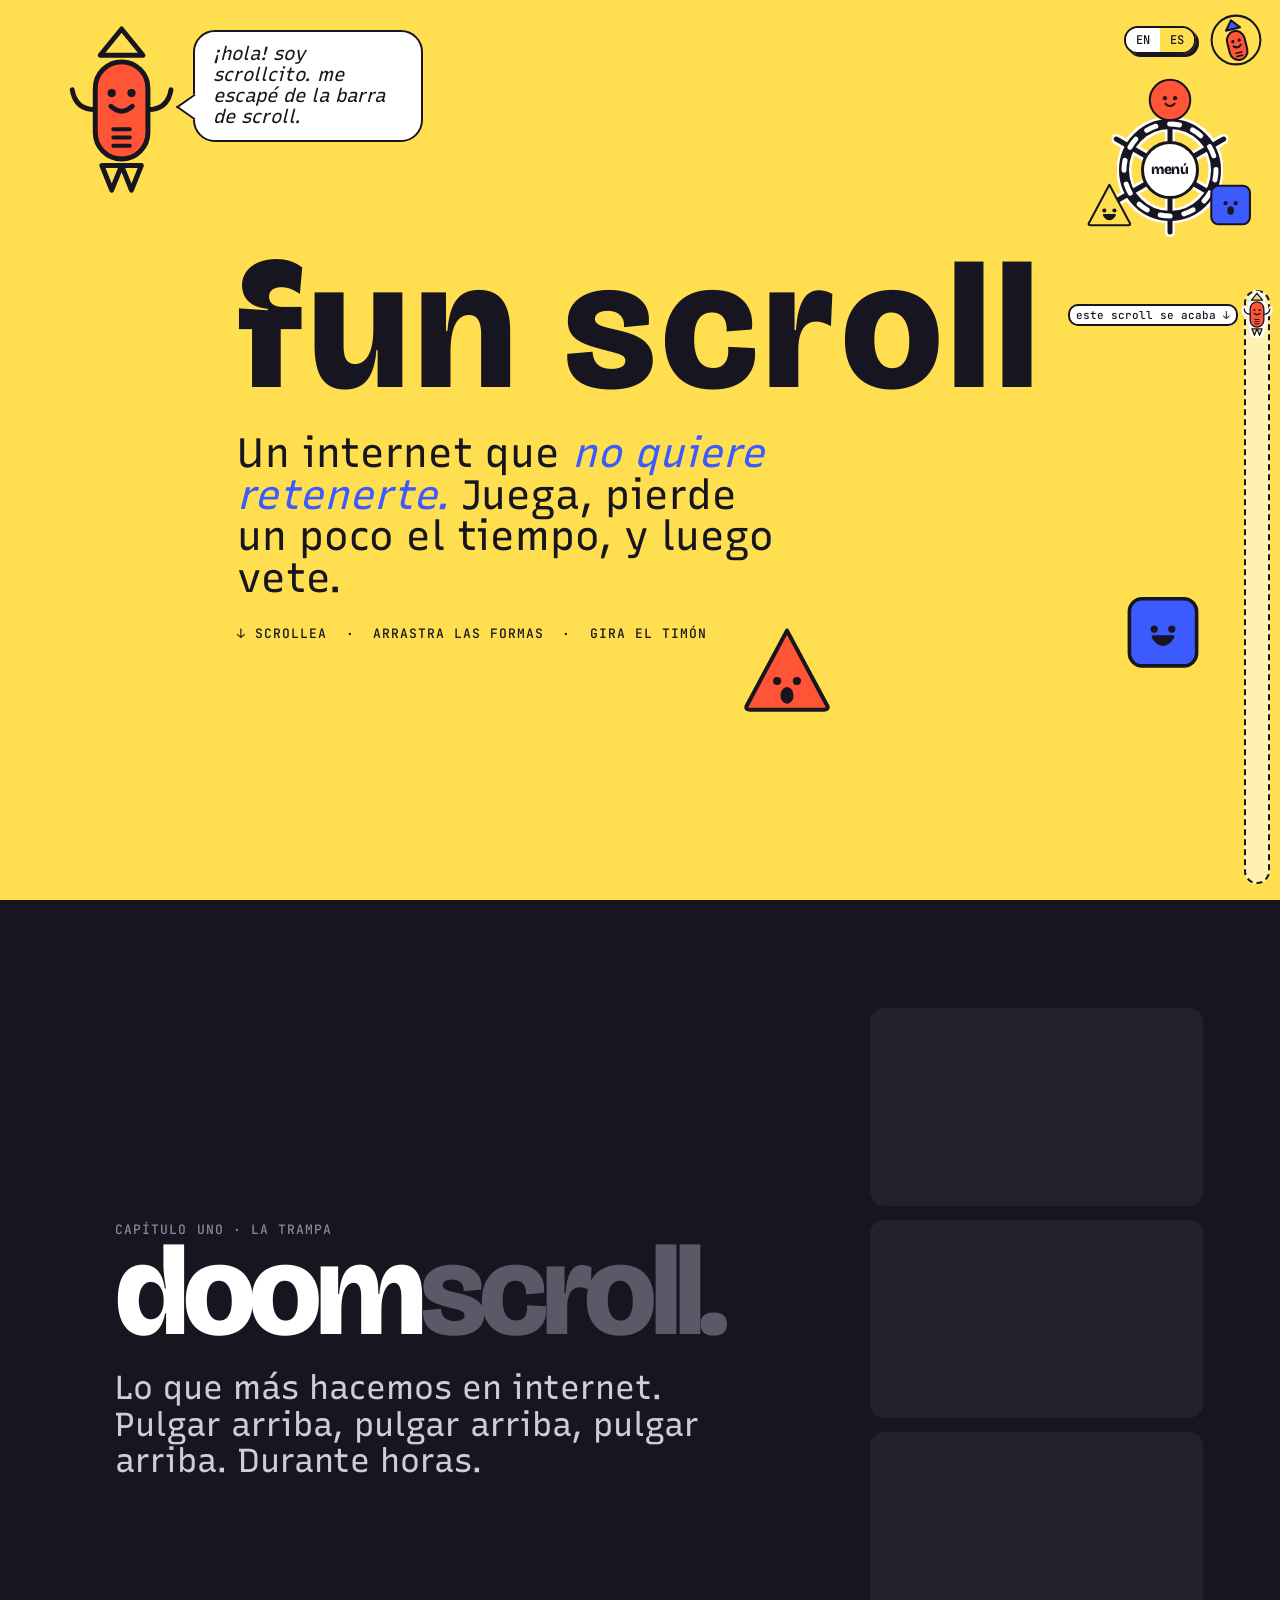
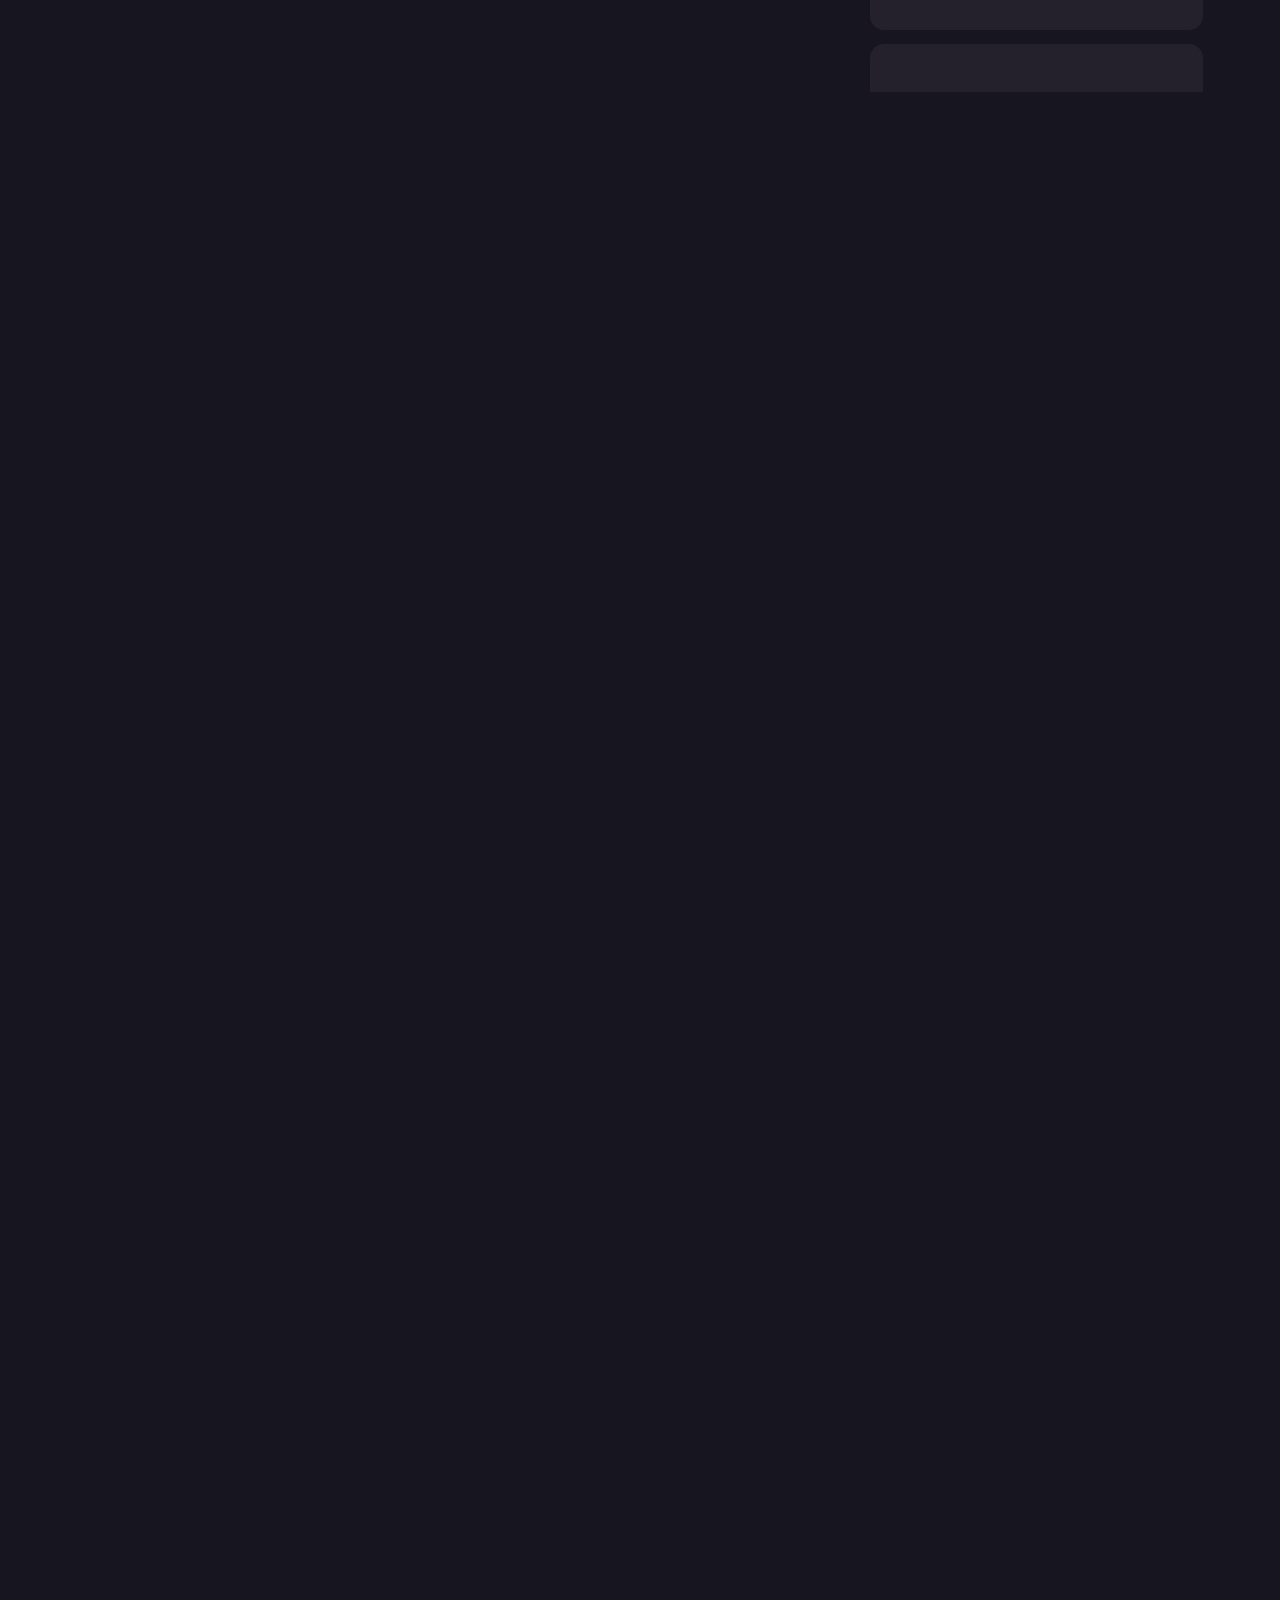
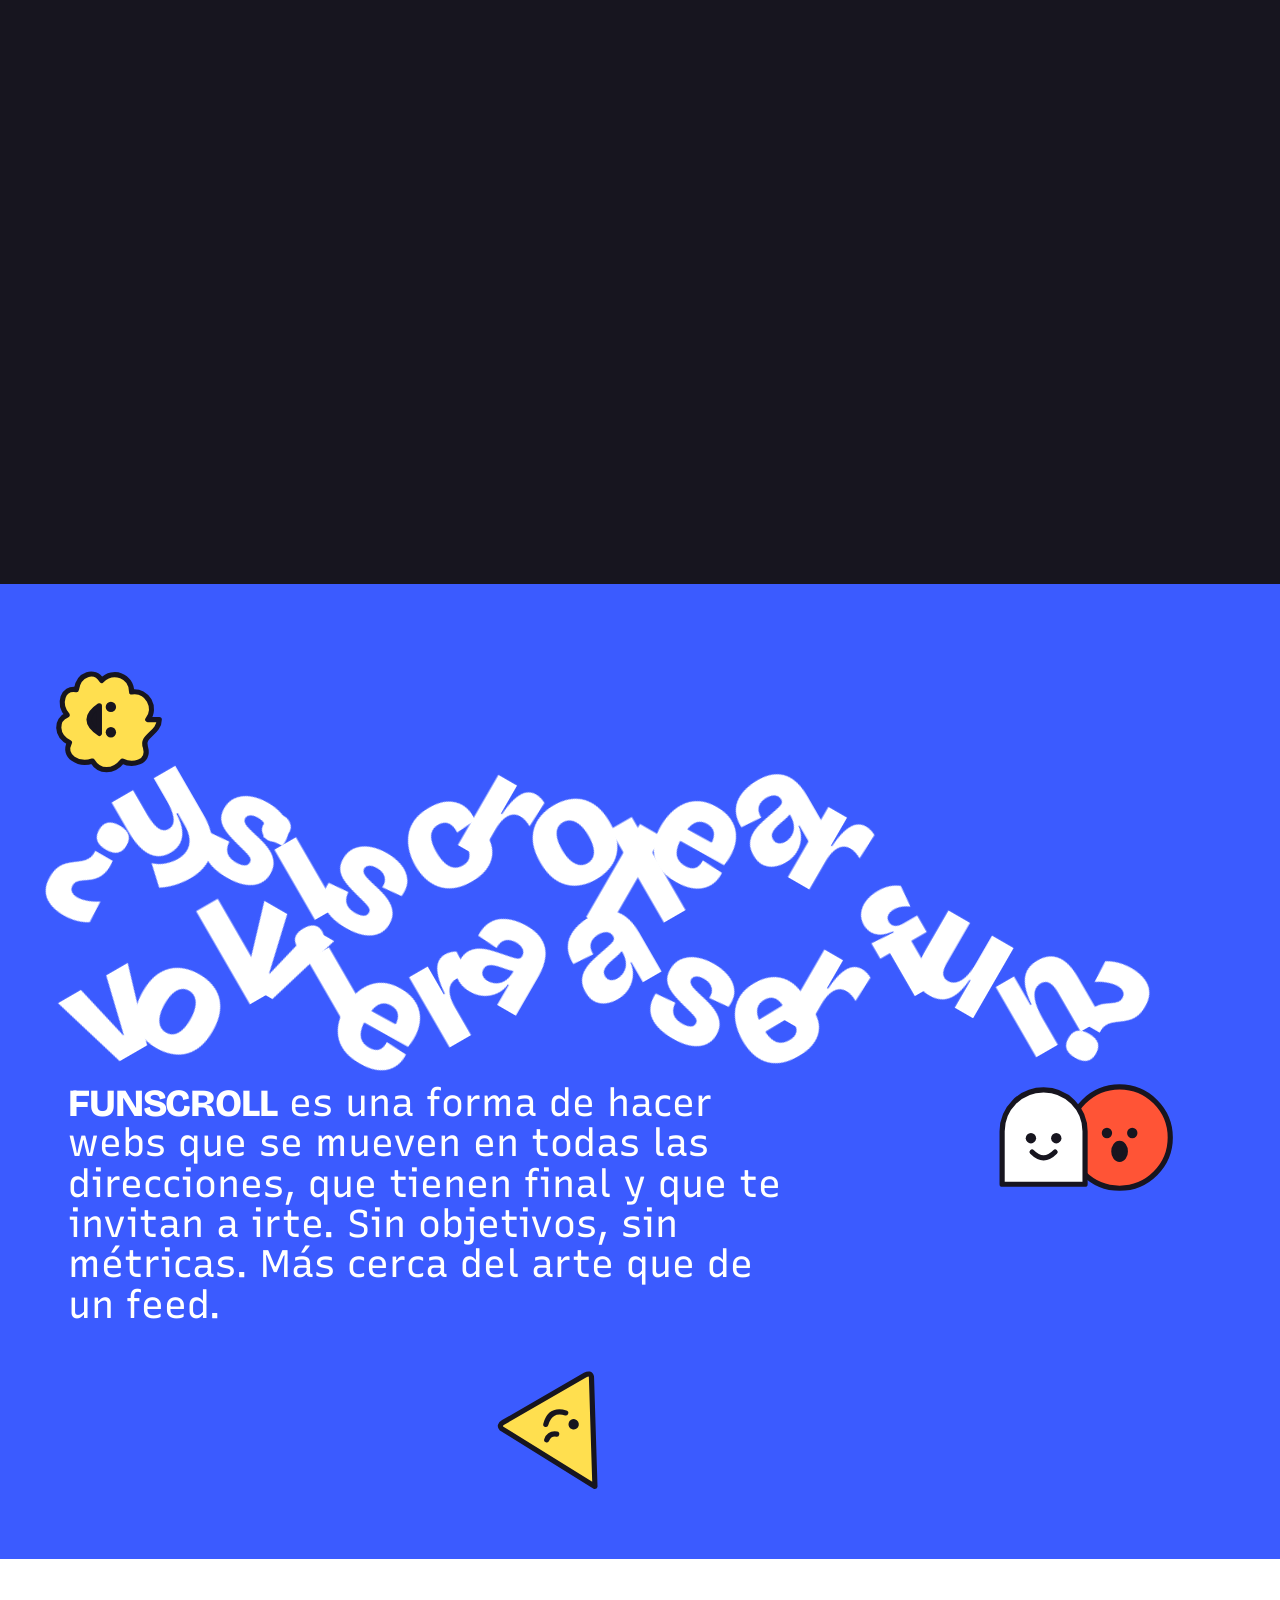
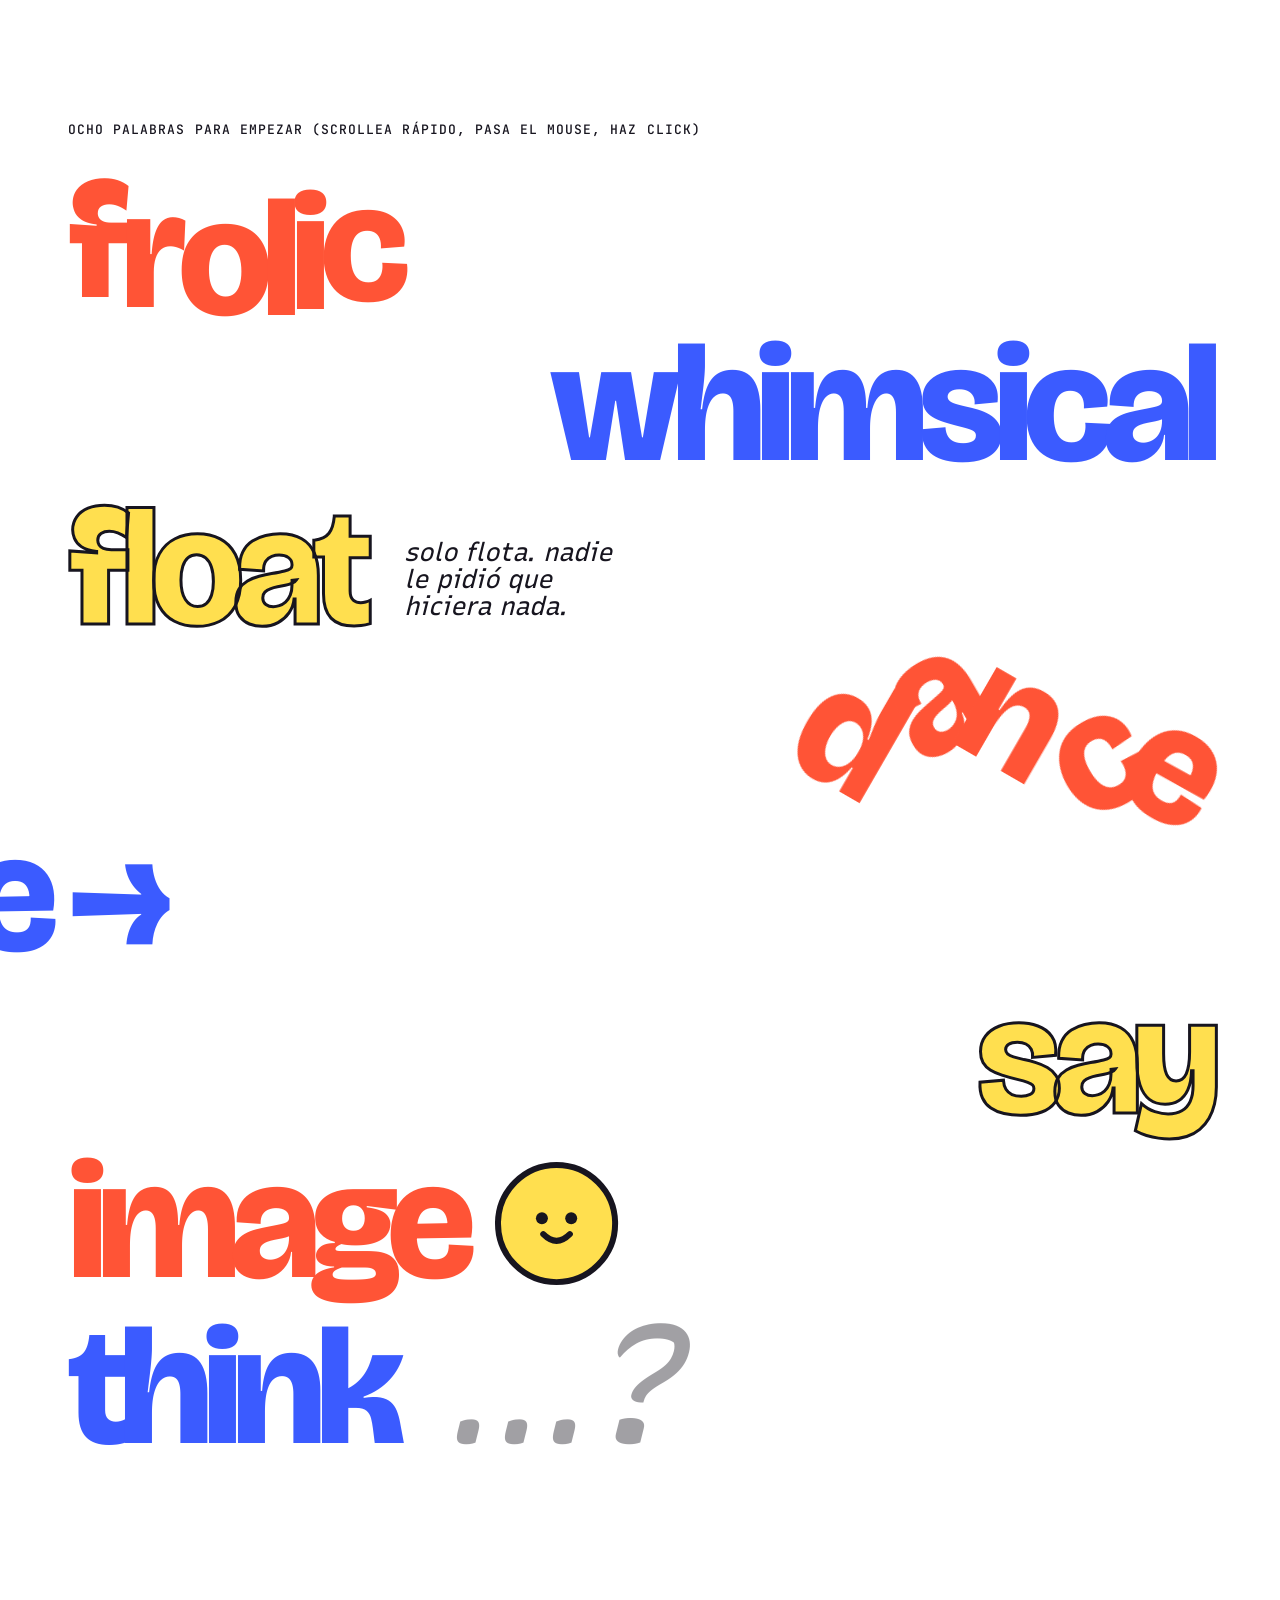
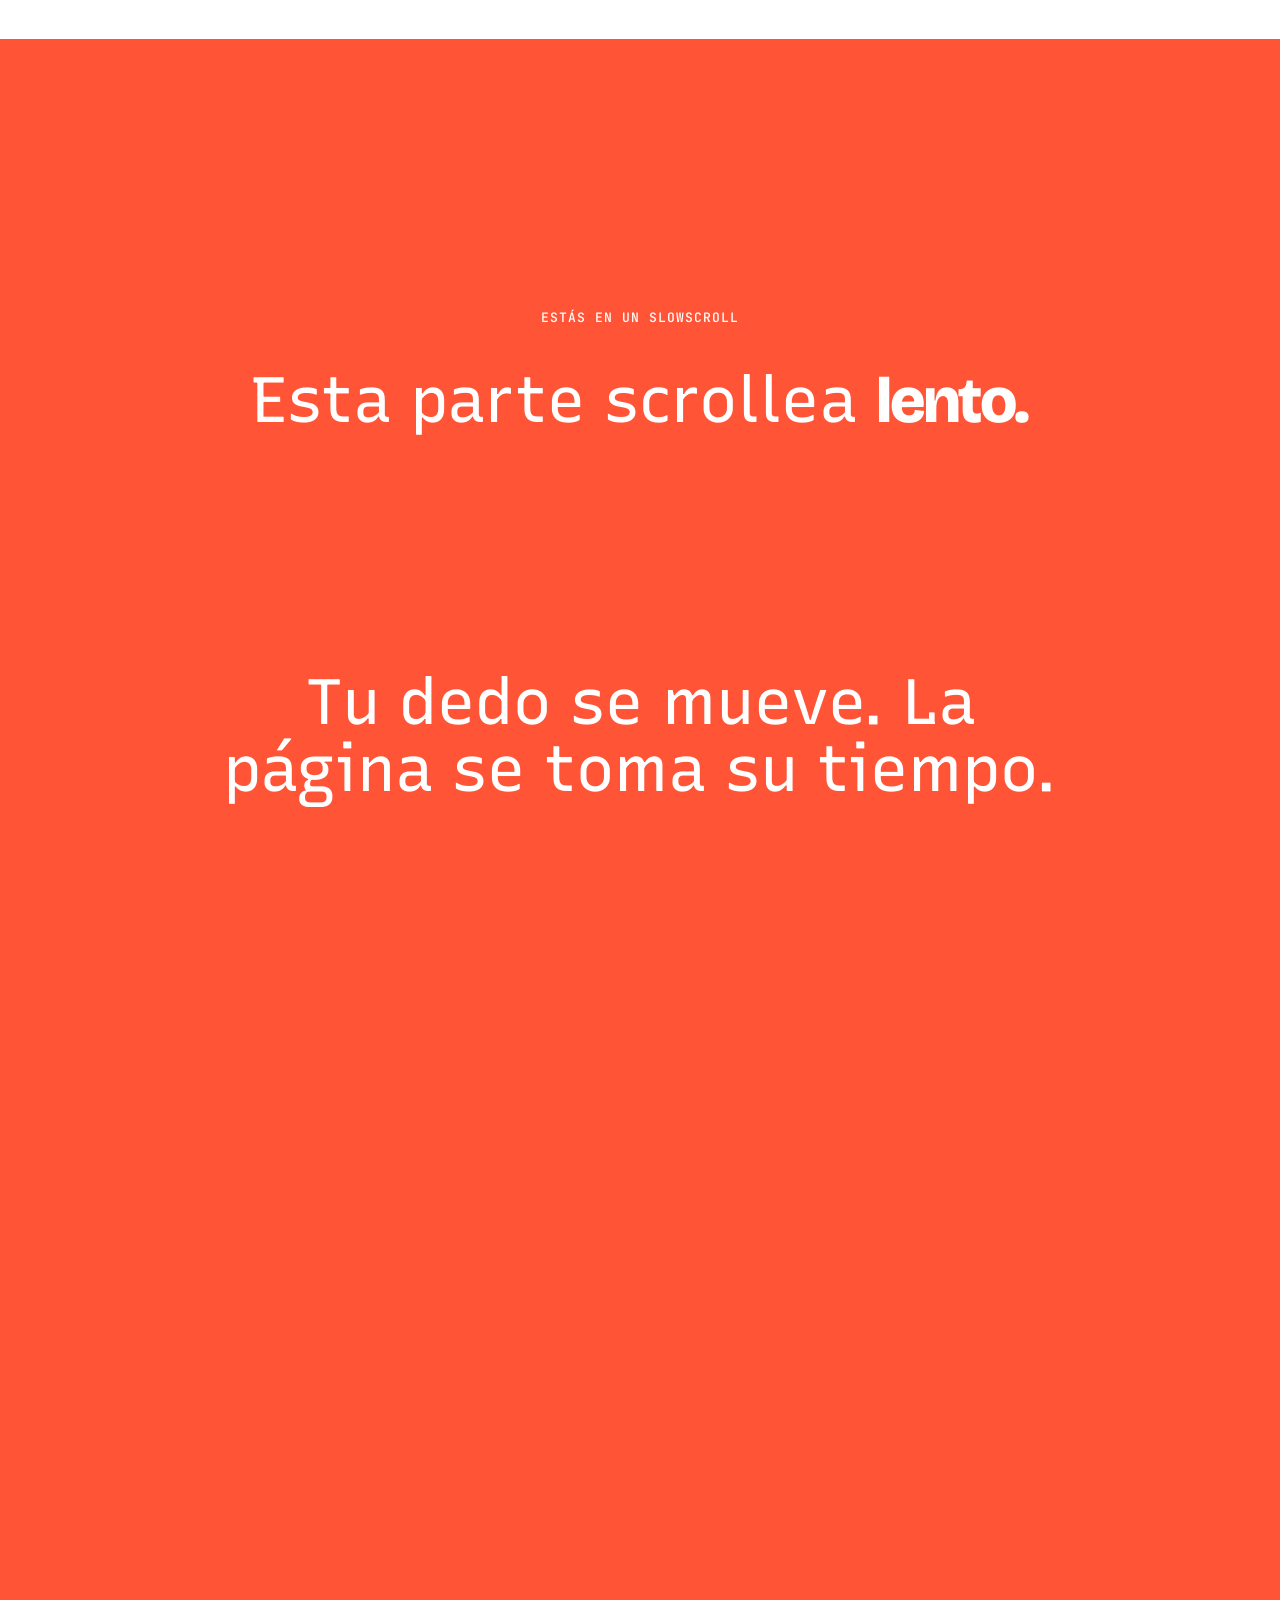
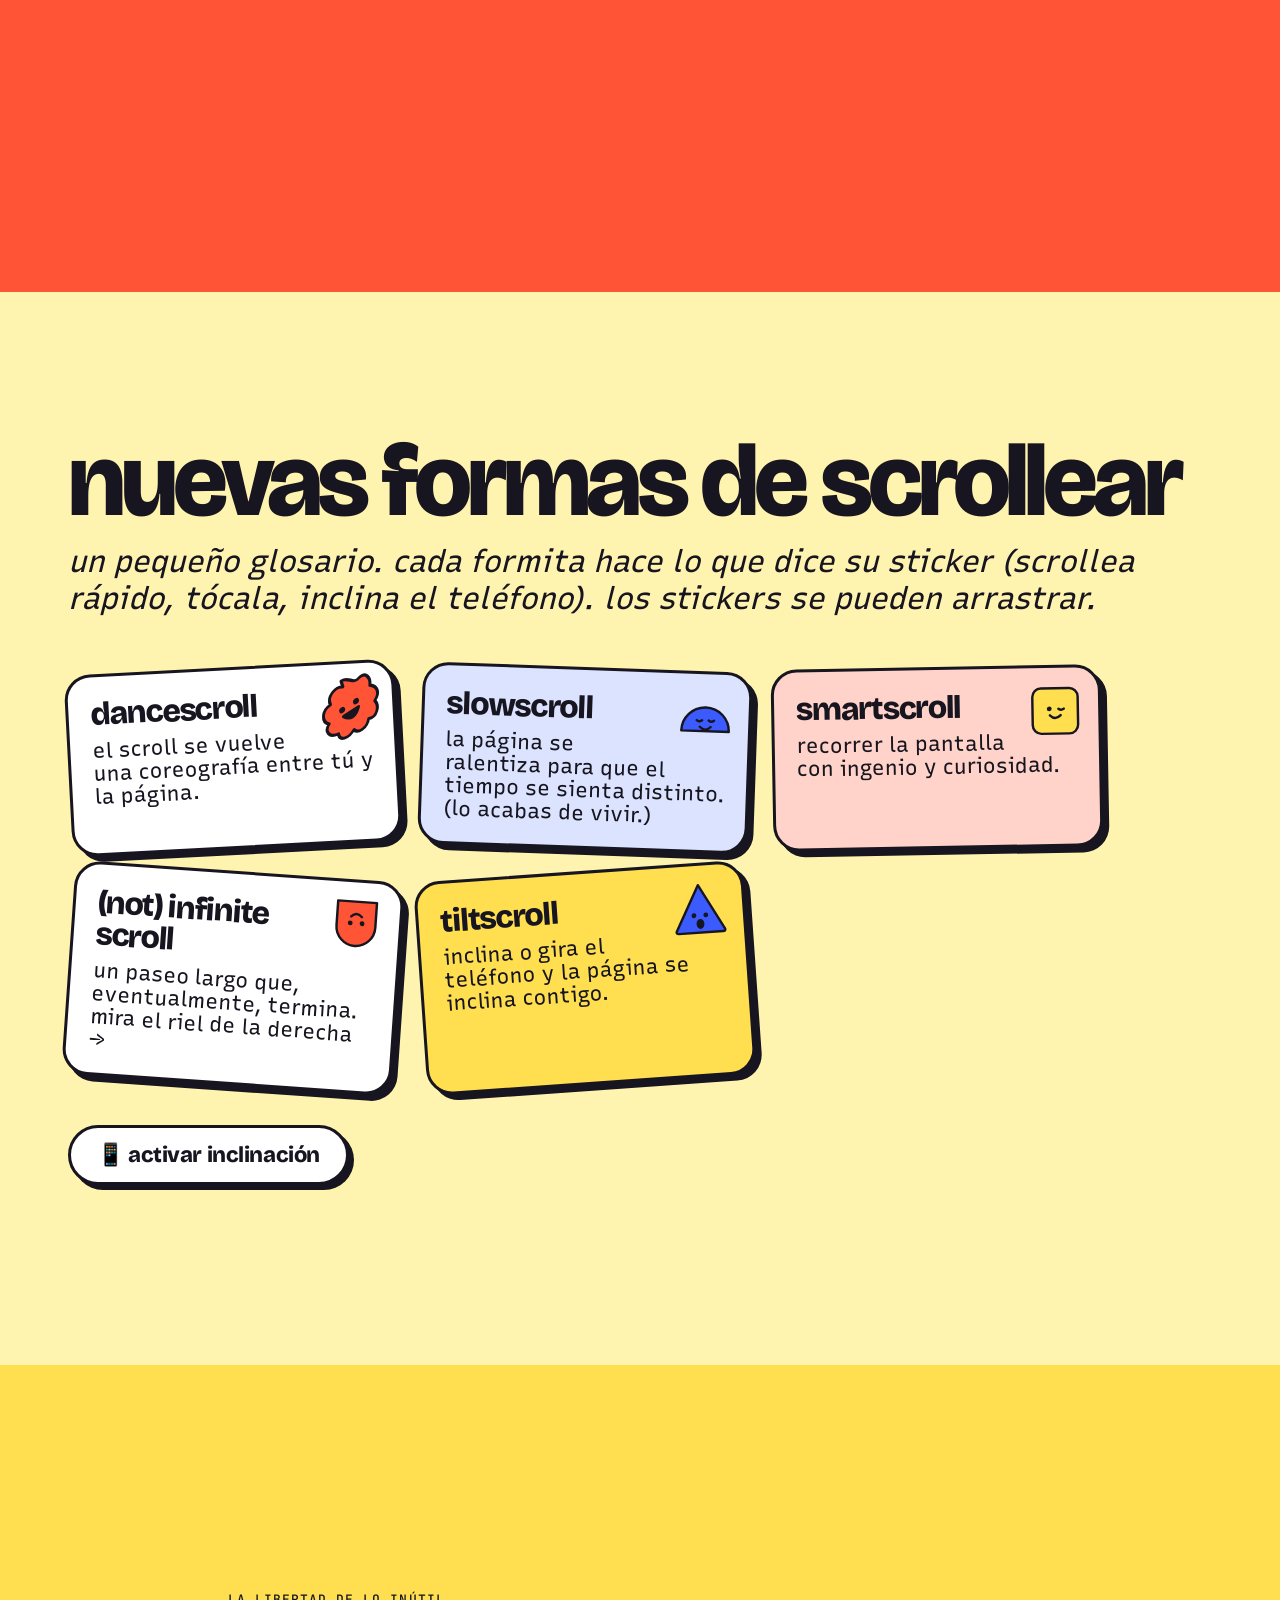
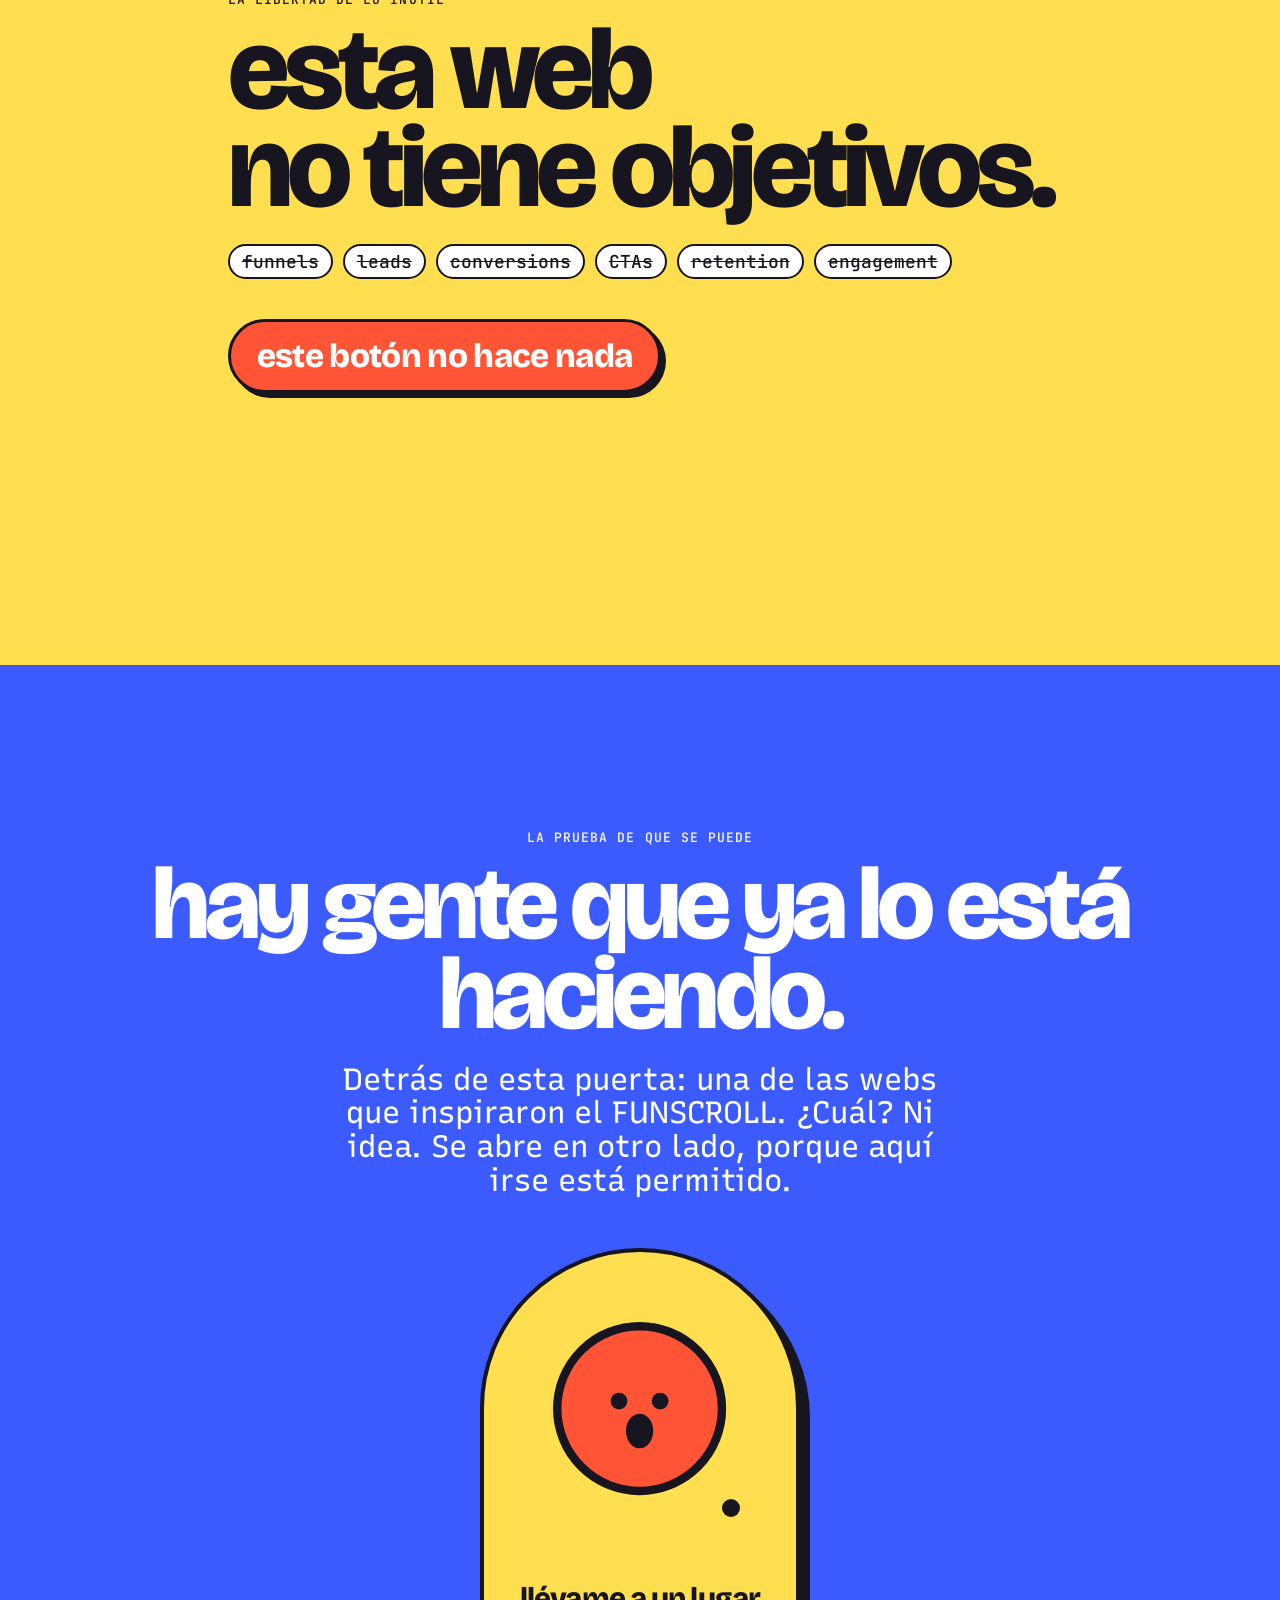
==== commit ffdac786: "Kit: squish works on phones; vibe coding comes before the code recipes; 'are you a programmer?' jump" ====
--- a/es/index.html
+++ b/es/index.html
@@ -9,9 +9,9 @@
 <link rel="preconnect" href="https://fonts.googleapis.com">
 <link rel="preconnect" href="https://fonts.gstatic.com" crossorigin>
 <link href="https://fonts.googleapis.com/css2?family=Bricolage+Grotesque:opsz,wght@12..96,400;12..96,600;12..96,800&family=Recursive:slnt,wght,CASL@-15..0,300..1000,0..1&family=JetBrains+Mono:wght@500&display=swap" rel="stylesheet">
-<link rel="stylesheet" href="../kit/funscroll.css">
-<link rel="stylesheet" href="../assets/css/site.css">
-<script src="../assets/js/analytics.js" defer></script>
+<link rel="stylesheet" href="../kit/funscroll.css?v=20261025">
+<link rel="stylesheet" href="../assets/css/site.css?v=20261025">
+<script src="../assets/js/analytics.js?v=20261025" defer></script>
 <style>
 section { position: relative; overflow: clip; }
 .wrap { max-width: 1200px; margin: 0 auto; padding: 0 28px; position: relative; }
@@ -274,9 +274,9 @@
   </div>
 </section>
 
-<script src="../assets/js/funscrollers.js"></script>
-<script src="../assets/js/site.js"></script>
-<script src="../kit/funscroll.js"></script>
+<script src="../assets/js/funscrollers.js?v=20261025"></script>
+<script src="../assets/js/site.js?v=20261025"></script>
+<script src="../kit/funscroll.js?v=20261025"></script>
 <script>
 document.getElementById('bigScrollcito').innerHTML = FUN.SCROLLCITO;
 document.getElementById('byeScrollcito').innerHTML = FUN.SCROLLCITO;
--- a/kit/funscroll.css
+++ b/kit/funscroll.css
@@ -5,14 +5,14 @@
 [data-fs-letters] .fs-w { display: inline-block; white-space: nowrap; }
 
 /* reveal: elements slide in from a direction when they enter the screen */
-[data-fs-reveal] { transition: transform .9s cubic-bezier(.2,1.4,.4,1), opacity .6s ease; }
+[data-fs-reveal] { transition: transform 1.4s cubic-bezier(.2,1.3,.4,1), opacity .9s ease; }
 [data-fs-reveal]:not(.fs-in) { opacity: 0; }
-[data-fs-reveal="up"]:not(.fs-in)    { transform: translateY(80px); }
-[data-fs-reveal="down"]:not(.fs-in)  { transform: translateY(-80px); }
-[data-fs-reveal="left"]:not(.fs-in)  { transform: translateX(-120px) rotate(-6deg); }
-[data-fs-reveal="right"]:not(.fs-in) { transform: translateX(120px) rotate(6deg); }
-[data-fs-reveal="pop"]:not(.fs-in)   { transform: scale(.2) rotate(-20deg); }
-[data-fs-reveal="spin"]:not(.fs-in)  { transform: rotate(-200deg) scale(.4); }
+[data-fs-reveal="up"]:not(.fs-in)    { transform: translateY(160px); }
+[data-fs-reveal="down"]:not(.fs-in)  { transform: translateY(-160px); }
+[data-fs-reveal="left"]:not(.fs-in)  { transform: translateX(-60vw) rotate(-20deg); }
+[data-fs-reveal="right"]:not(.fs-in) { transform: translateX(60vw) rotate(20deg); }
+[data-fs-reveal="pop"]:not(.fs-in)   { transform: scale(0) rotate(-40deg); }
+[data-fs-reveal="spin"]:not(.fs-in)  { transform: rotate(-360deg) scale(.2); }
 
 /* float: gentle bobbing forever */
 [data-fs-float] { animation: fs-float var(--fs-float-dur, 4s) ease-in-out infinite alternate; }
@@ -23,7 +23,8 @@
 
 /* jelly: squish on hover / tap */
 [data-fs-jelly] { transition: scale .5s cubic-bezier(.2,2.2,.4,1); }
-[data-fs-jelly]:hover, [data-fs-jelly]:active { scale: 1.12 .9; }
+@media (hover: hover) { [data-fs-jelly]:hover { scale: 1.12 .9; } }
+[data-fs-jelly] { -webkit-tap-highlight-color: transparent; touch-action: manipulation; }
 
 /* drag */
 [data-fs-drag] { cursor: grab; touch-action: none; user-select: none; -webkit-user-select: none; }
--- a/assets/css/site.css
+++ b/assets/css/site.css
@@ -133,10 +133,10 @@
   .helm .hub { width: 46px; height: 46px; font-size: 12px; border-width: 2.5px; }
   .helm-list { right: 12px; top: 200px; }
   .helm-list a { font-size: 17px; }
-  .topbar, .langswitch, .helm { transition: translate .35s ease, transform .5s cubic-bezier(.2,1.6,.4,1); }
-  body.corner-away .topbar, body.corner-away .langswitch, body.corner-away .helm { translate: 0 -260px; }
   .helm-hint { display: none; }
   .track { right: 4px; width: 18px; top: 220px; bottom: 16px; }
+  /* keep every column clear of the scrollcito track on the right */
+  body .wrap { padding-right: 46px; }
   .track .mini { width: 22px; height: 34px; }
   .track .pct { display: none; }
 }
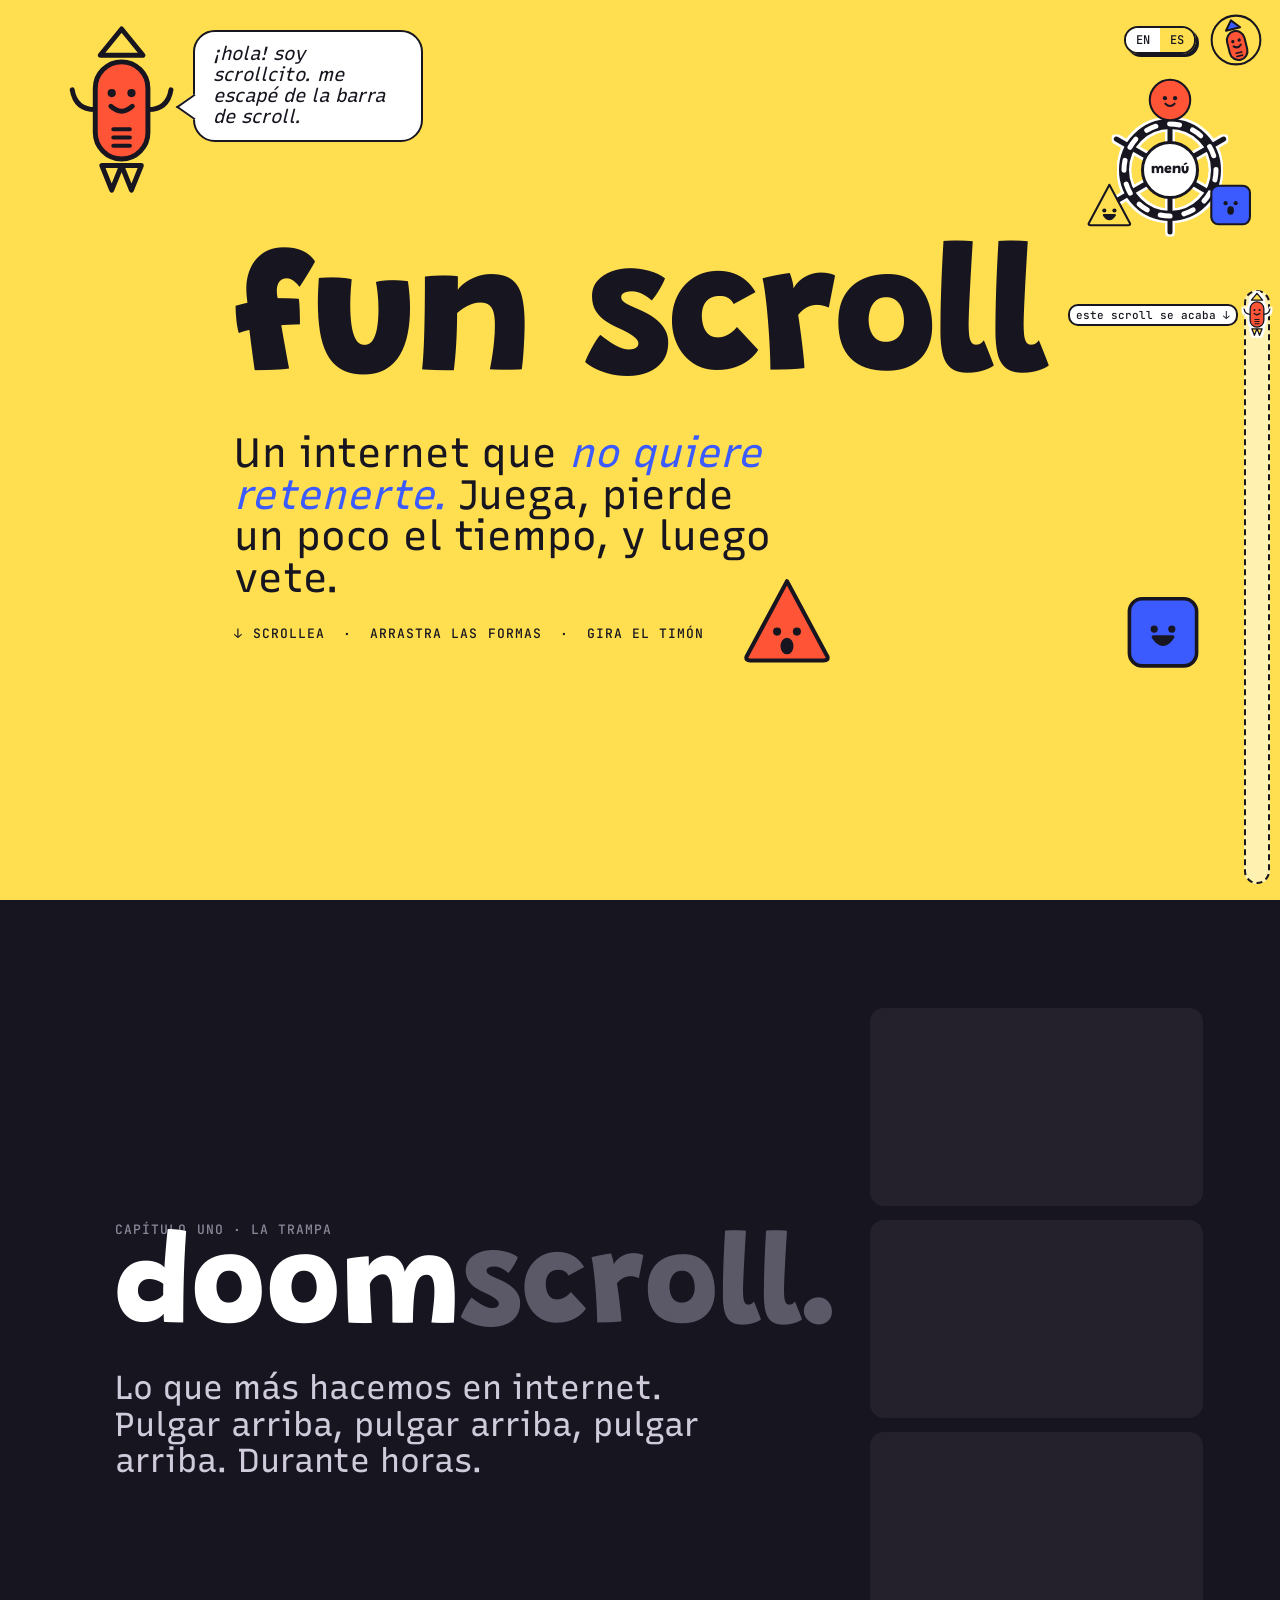
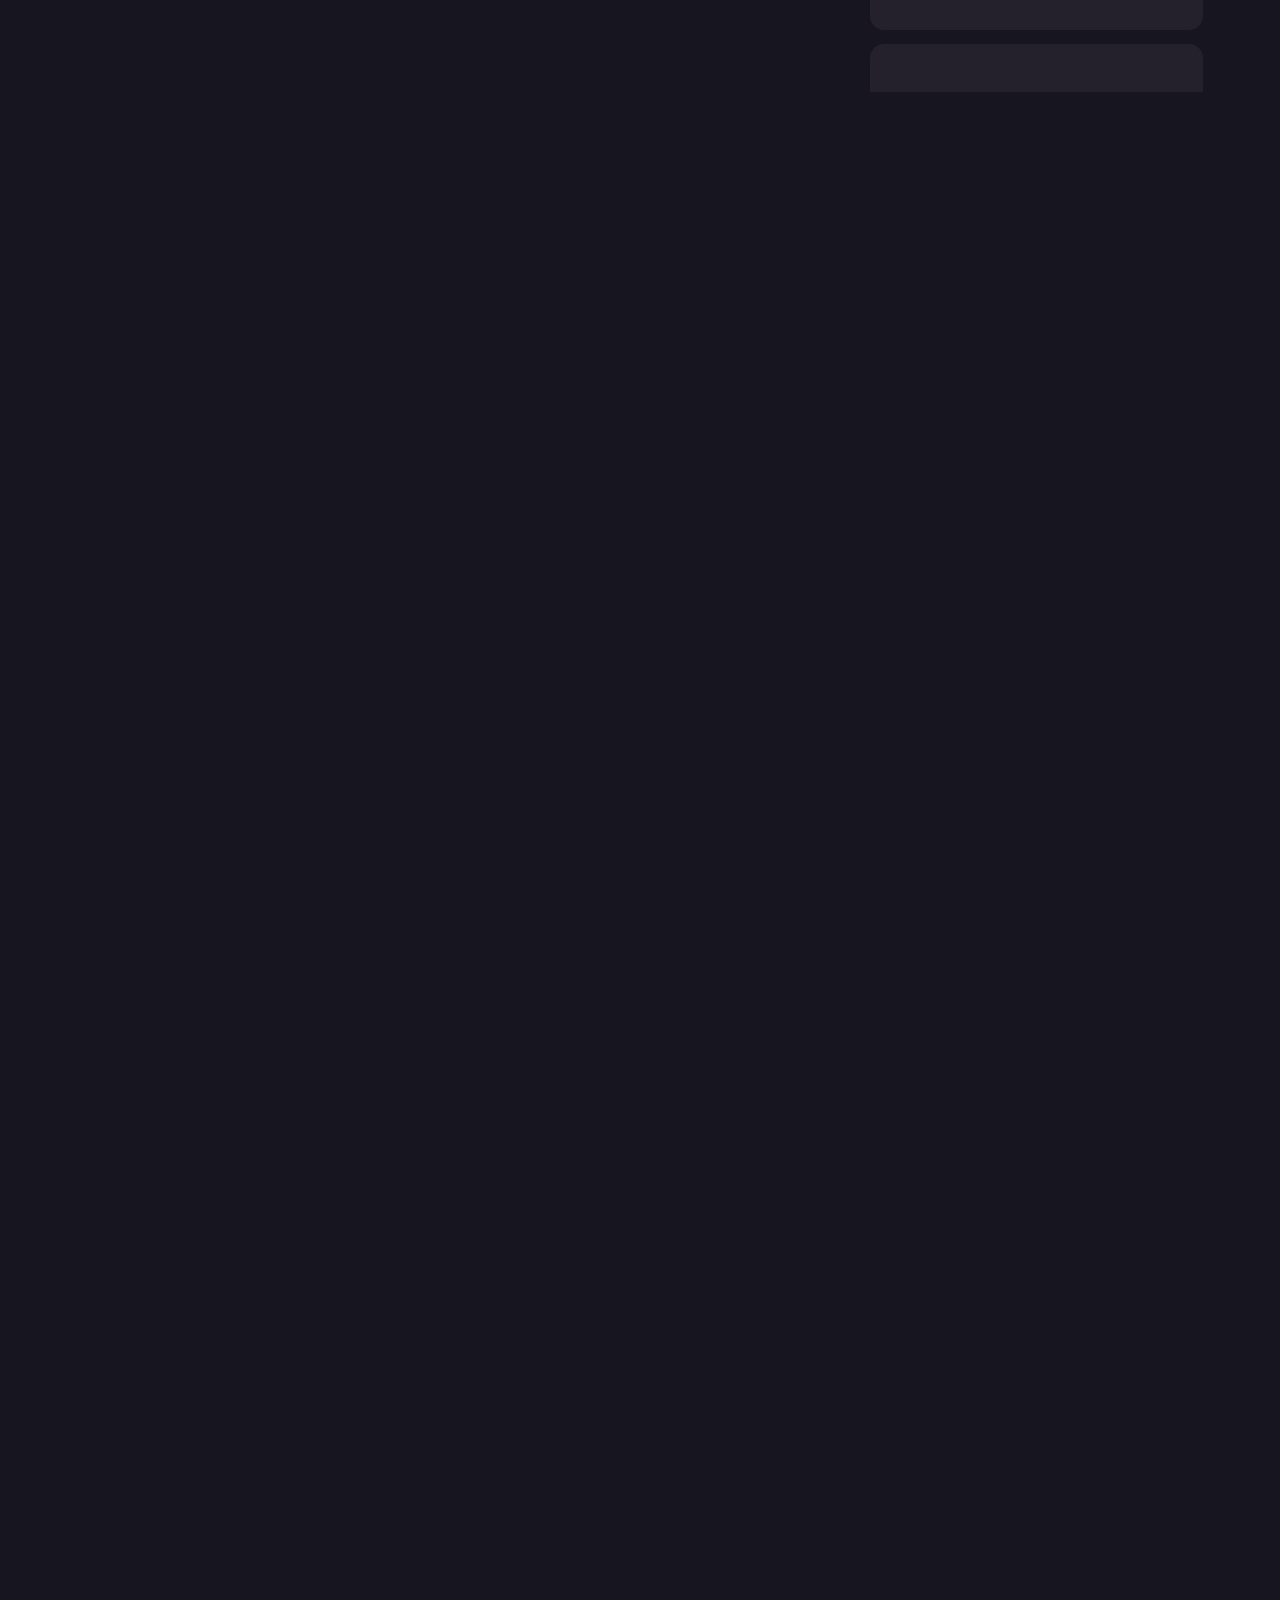
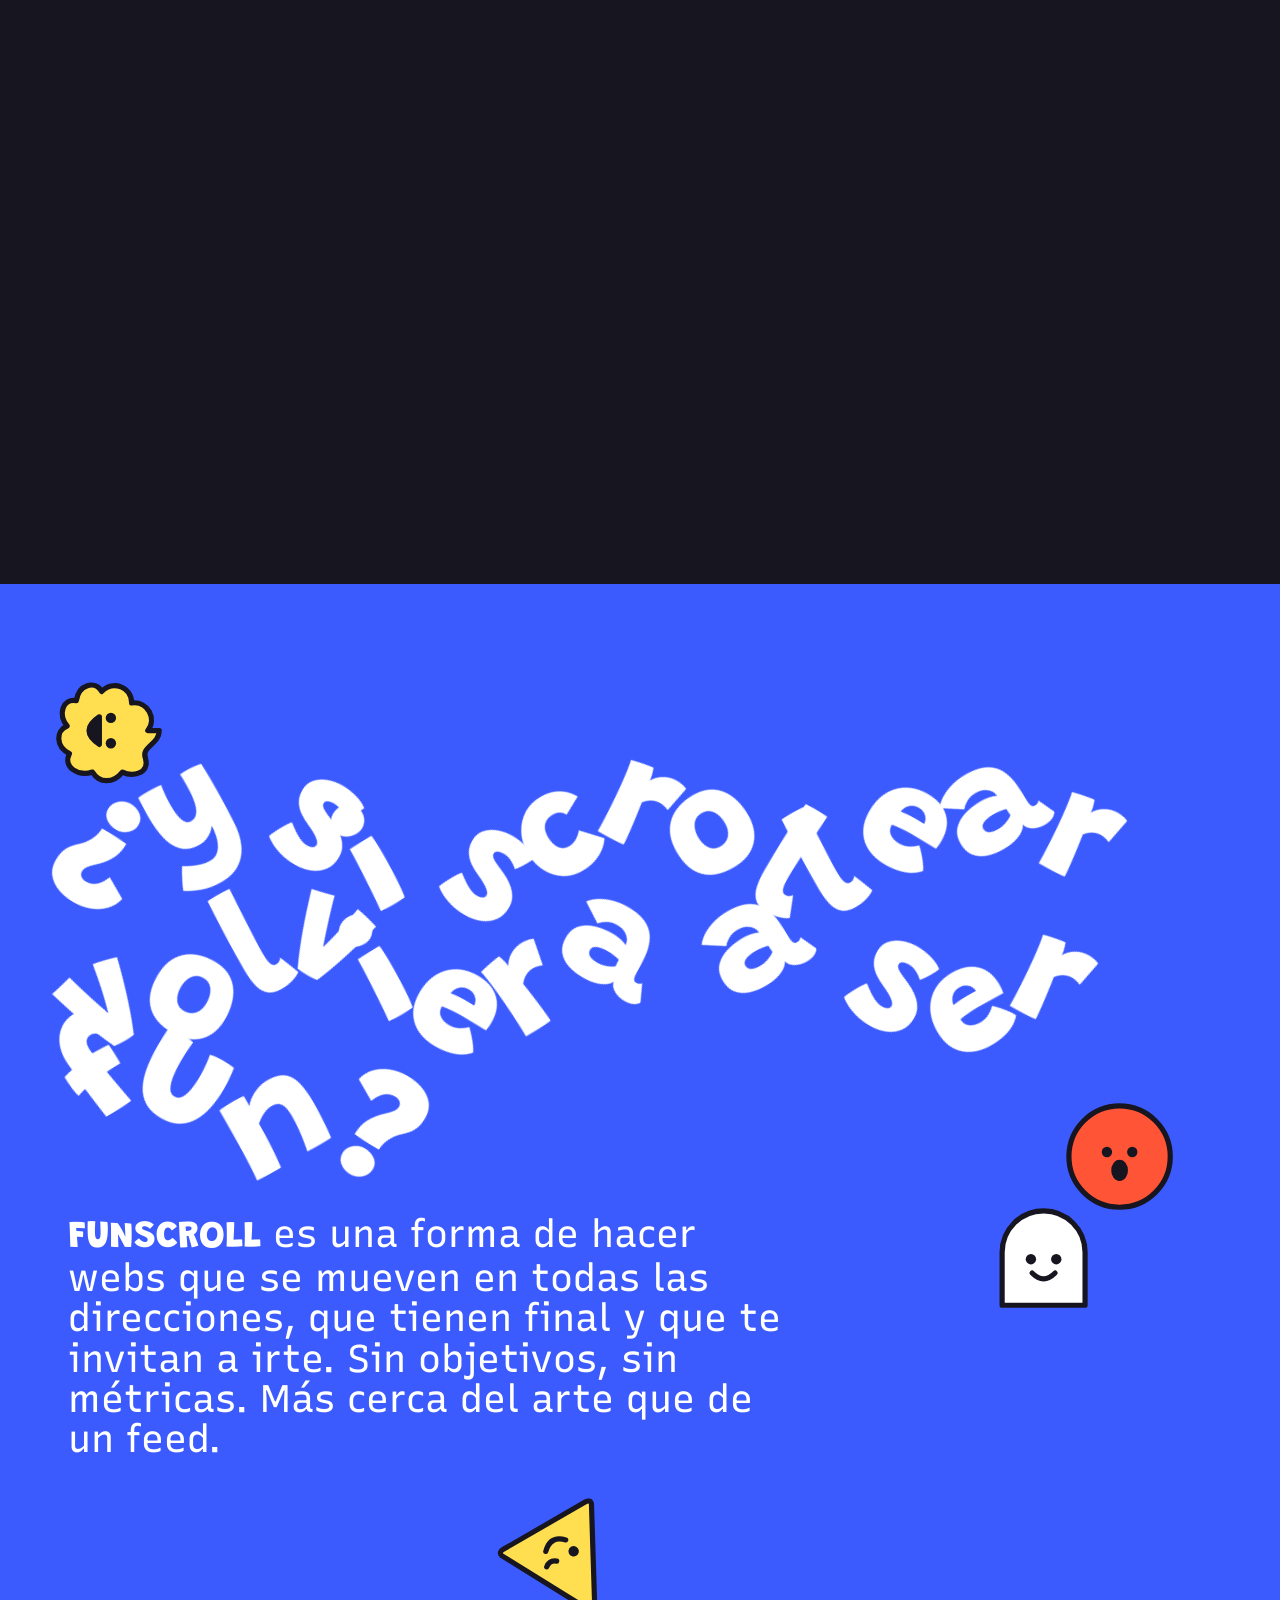
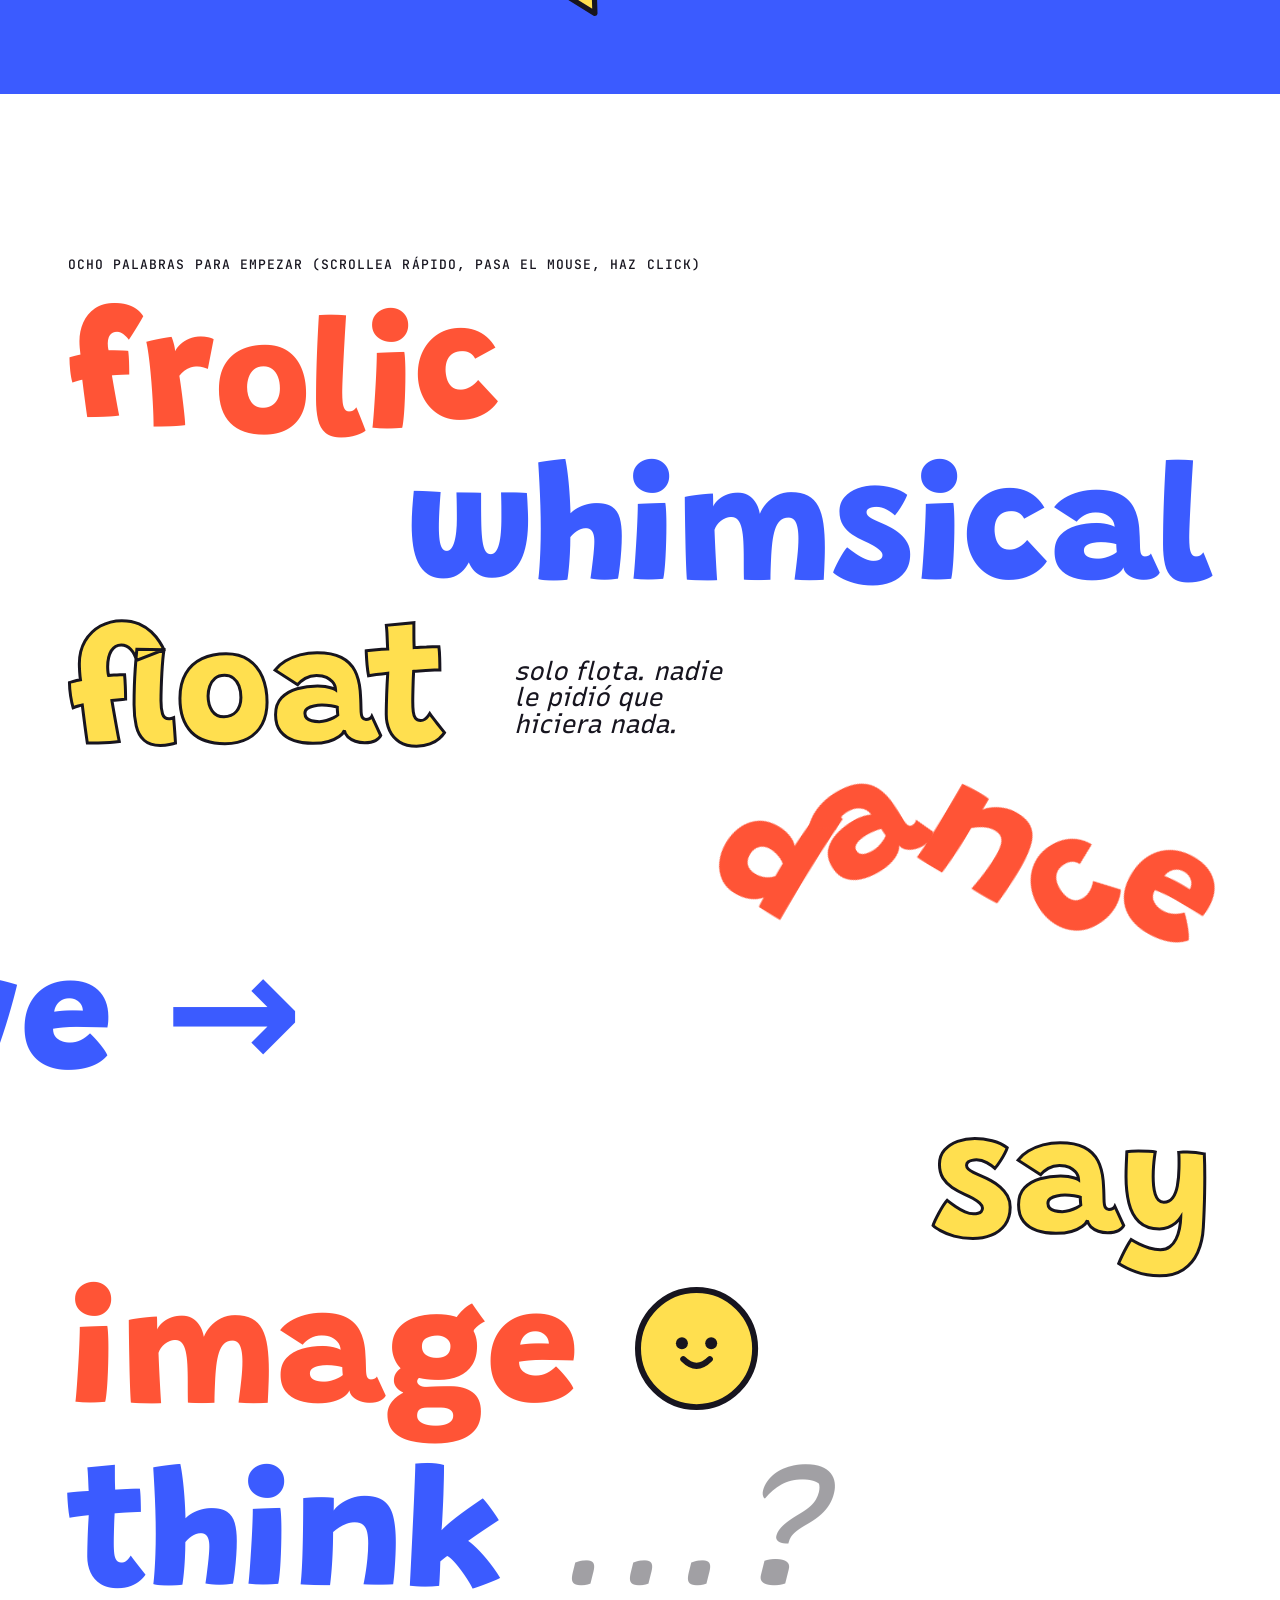
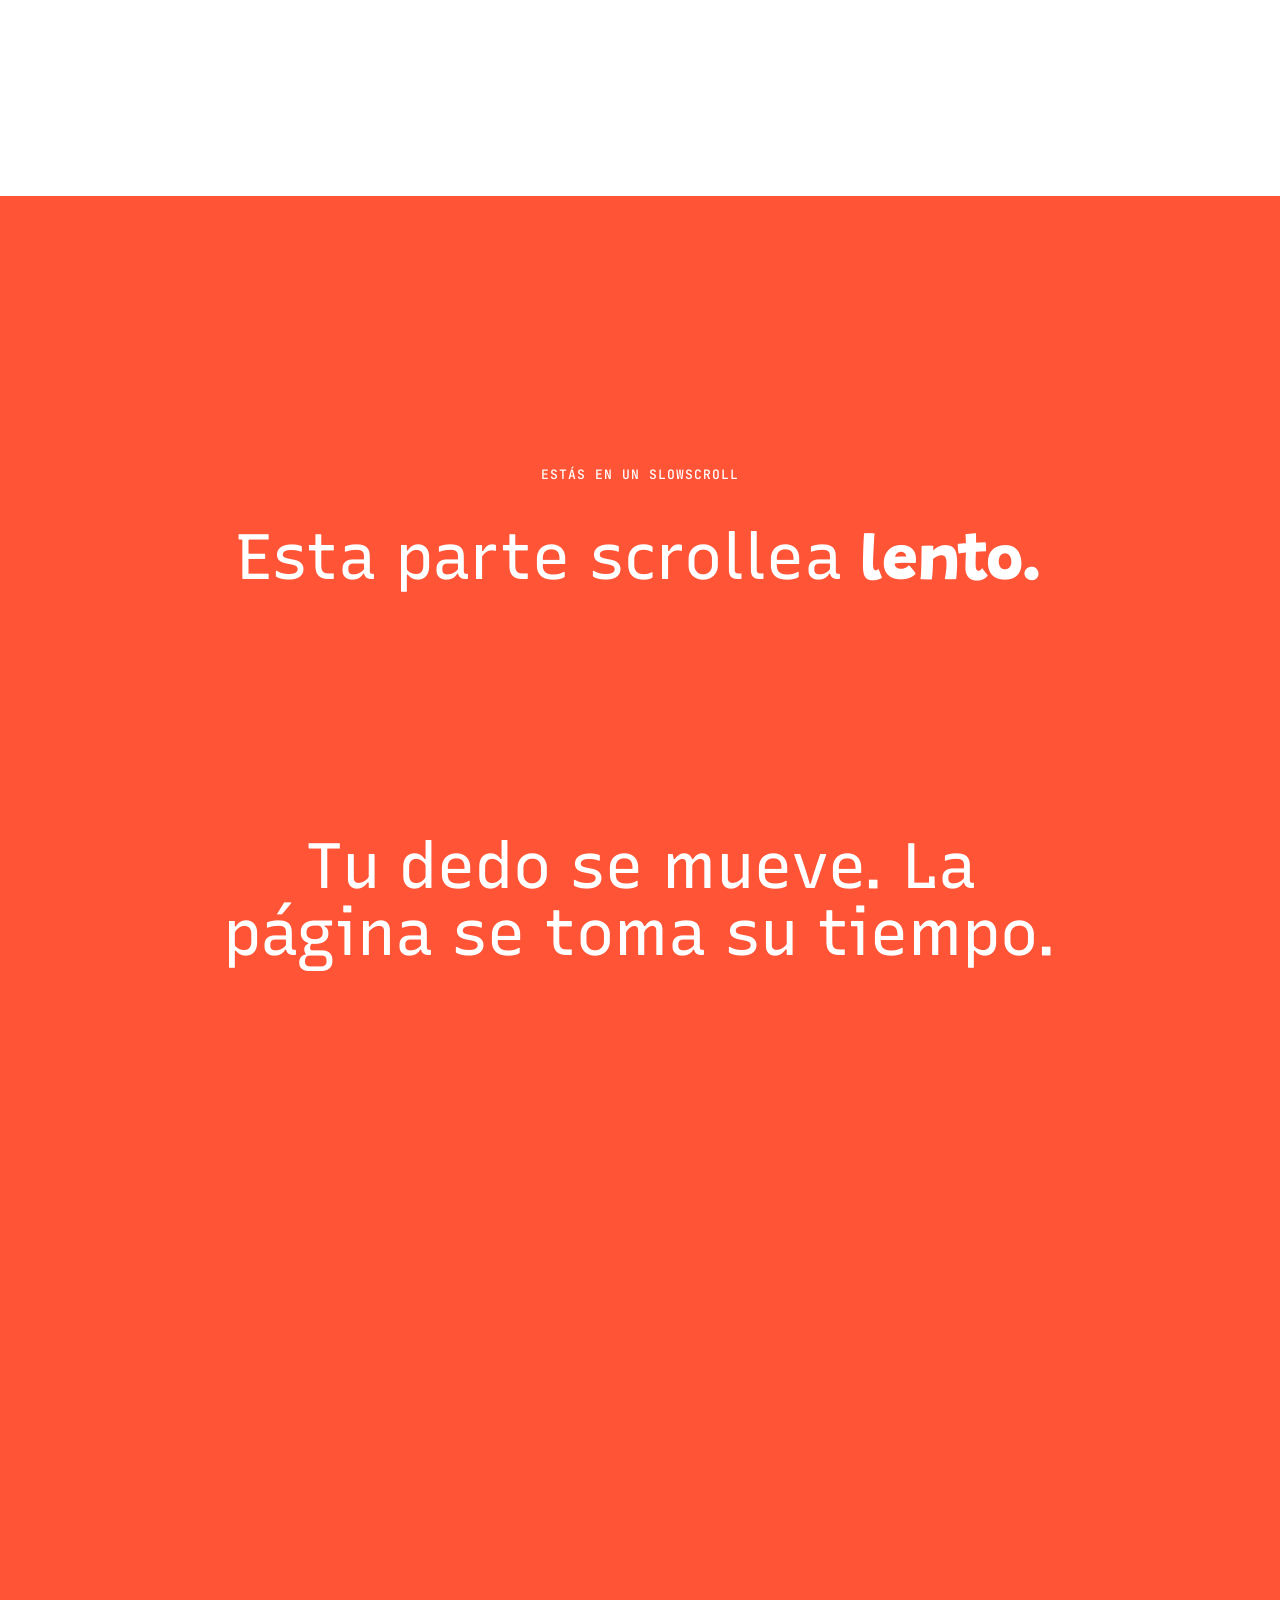
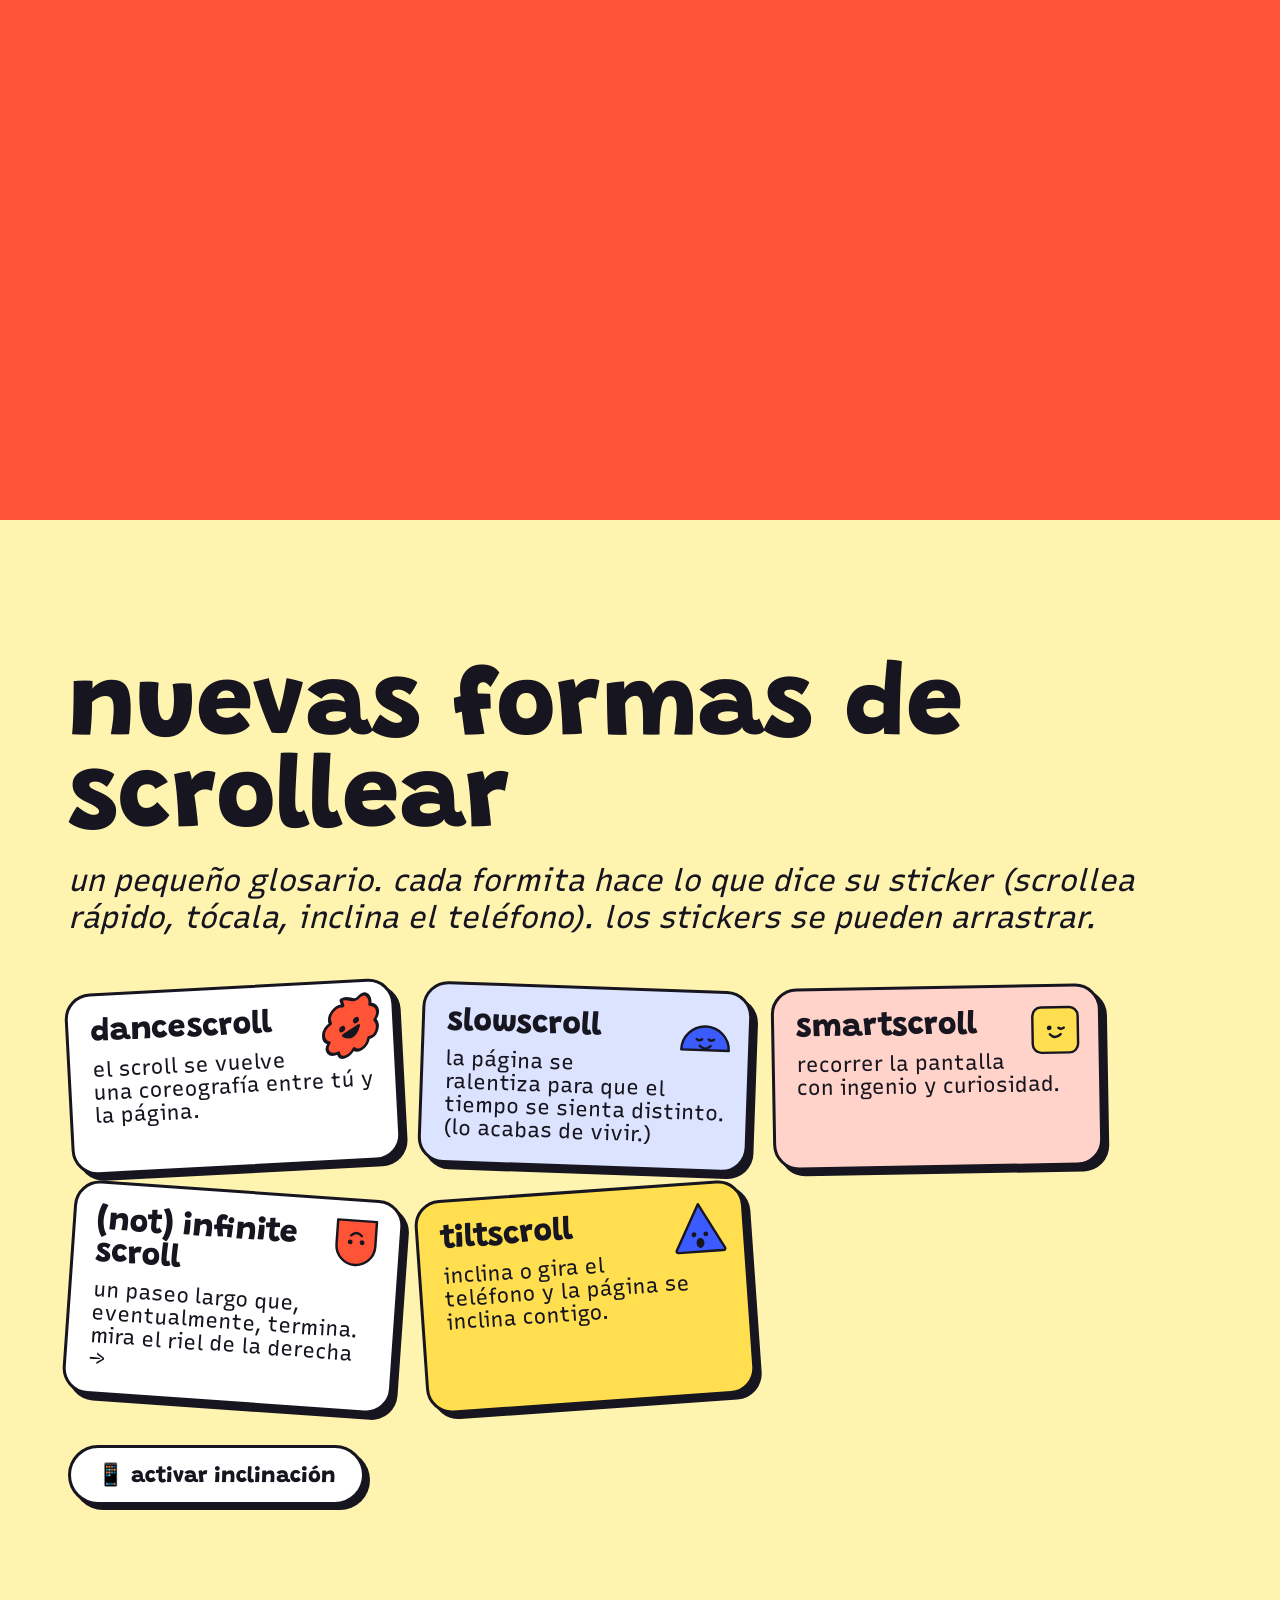
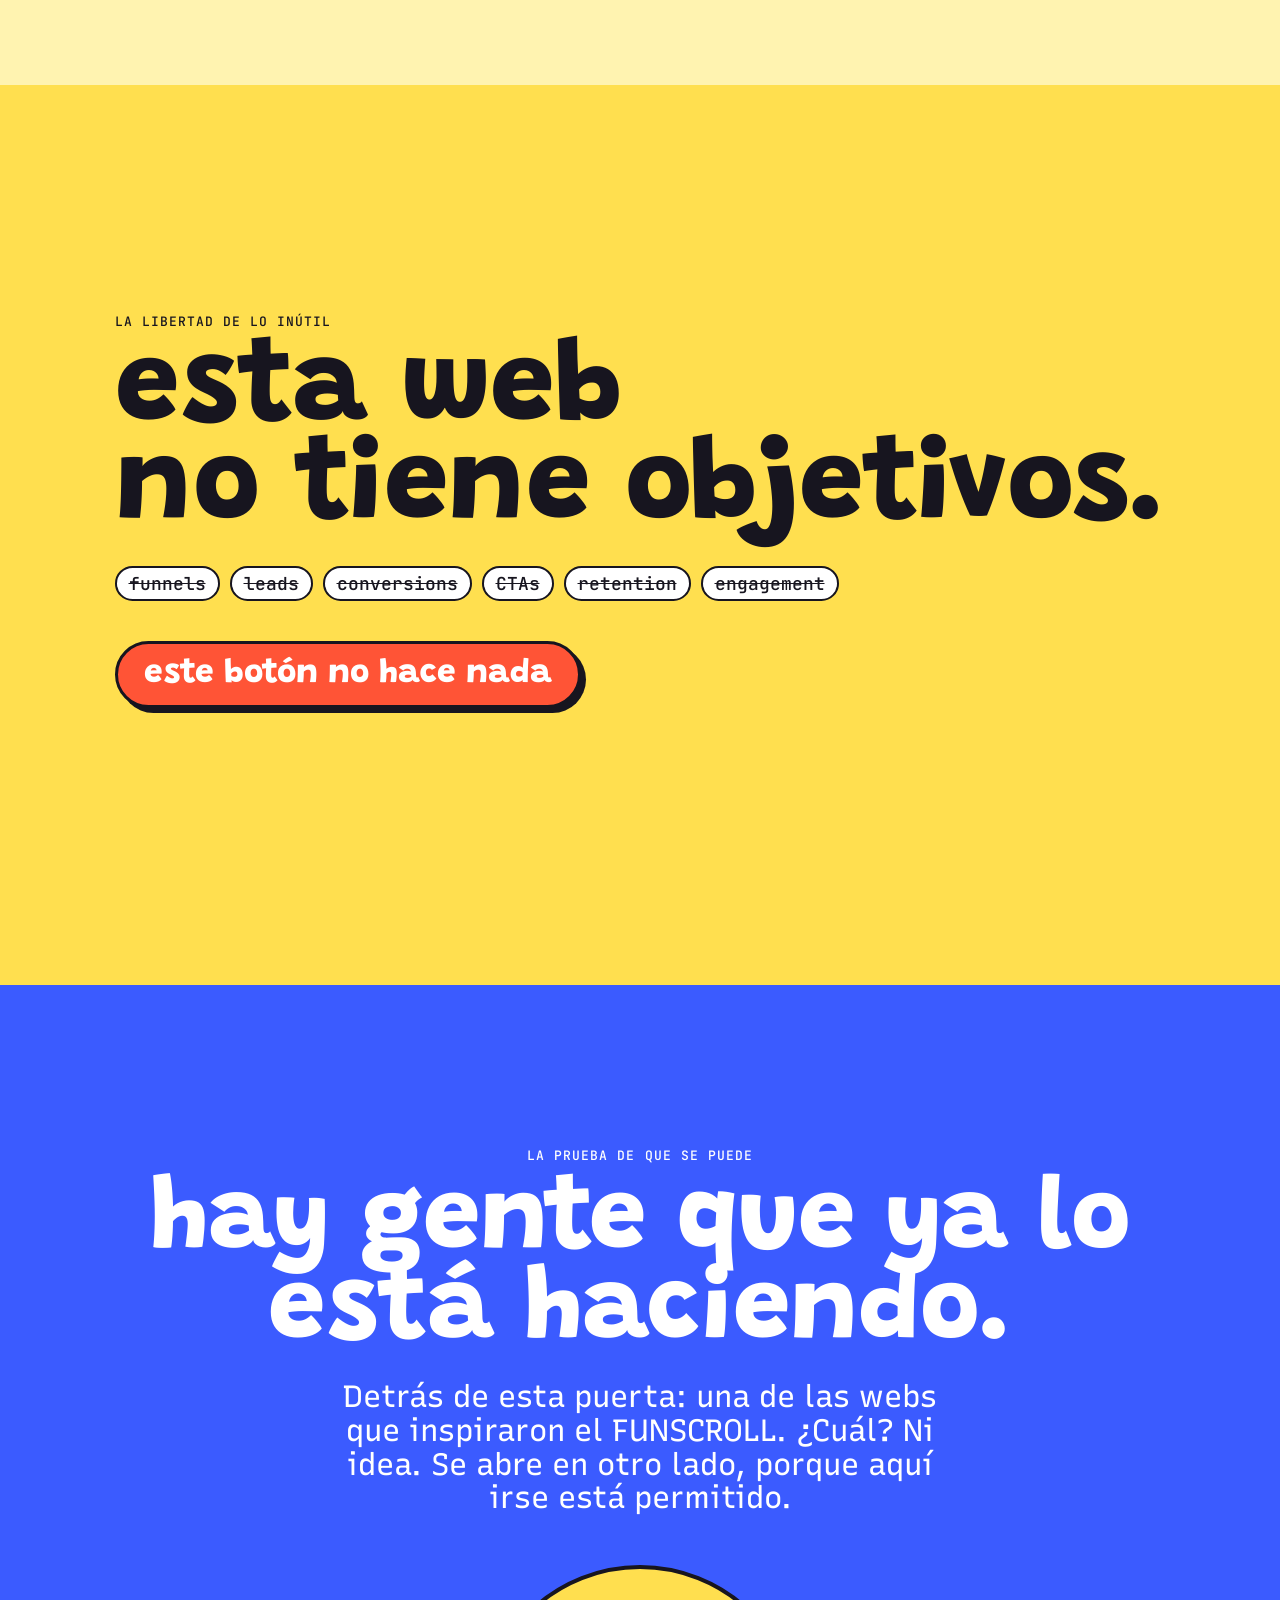
==== commit 8db46a68: "Grandstander as the display font; CC BY-NC-SA 4.0 license in the footer and the manifesto - Titles, " ====
--- a/es/index.html
+++ b/es/index.html
@@ -8,17 +8,17 @@
 <link rel="icon" href="../assets/img/favicon.svg" type="image/svg+xml">
 <link rel="preconnect" href="https://fonts.googleapis.com">
 <link rel="preconnect" href="https://fonts.gstatic.com" crossorigin>
-<link href="https://fonts.googleapis.com/css2?family=Bricolage+Grotesque:opsz,wght@12..96,400;12..96,600;12..96,800&family=Recursive:slnt,wght,CASL@-15..0,300..1000,0..1&family=JetBrains+Mono:wght@500&display=swap" rel="stylesheet">
-<link rel="stylesheet" href="../kit/funscroll.css?v=20261025">
-<link rel="stylesheet" href="../assets/css/site.css?v=20261025">
-<script src="../assets/js/analytics.js?v=20261025" defer></script>
+<link href="https://fonts.googleapis.com/css2?family=Grandstander:wght@400;600;800;900&family=Recursive:slnt,wght,CASL@-15..0,300..1000,0..1&family=JetBrains+Mono:wght@500&display=swap" rel="stylesheet">
+<link rel="stylesheet" href="../kit/funscroll.css?v=20261117">
+<link rel="stylesheet" href="../assets/css/site.css?v=20261117">
+<script src="../assets/js/analytics.js?v=20261117" defer></script>
 <style>
 section { position: relative; overflow: clip; }
 .wrap { max-width: 1200px; margin: 0 auto; padding: 0 28px; position: relative; }
 
 /* 1 · hero */
 .hero { min-height: 100svh; background: var(--yellow); display: flex; align-items: center; }
-.hero h1 { font-weight: 800; font-size: clamp(72px, 14vw, 230px); line-height: .78; letter-spacing: .03em; position: relative; z-index: 2; }
+.hero h1 { font-weight: 800; font-size: clamp(72px, 14vw, 230px); line-height: .78; letter-spacing: -.015em; position: relative; z-index: 2; }
 .hero h1 .o { color: var(--red); }
 .hero .lede { font: 400 clamp(26px, 3.2vw, 44px)/1.02 var(--voice); max-width: 560px; margin-top: 34px; position: relative; z-index: 2; }
 .hero .lede em { color: var(--blue); }
@@ -31,7 +31,7 @@
 .doom { background: var(--ink); color: var(--white); }
 .doom .panel { width: 100vw; height: 100%; flex-shrink: 0; display: flex; flex-direction: column; justify-content: center; padding: 0 9vw; position: relative; }
 .doom .panel.half { width: 70vw; }
-.doom h2 { font-weight: 800; font-size: clamp(44px, 10vw, 160px); line-height: .85; letter-spacing: -.05em; }
+.doom h2 { font-weight: 800; font-size: clamp(44px, 10vw, 160px); line-height: .85; letter-spacing: 0; }
 .doom h2 .grey { color: #5B5868; }
 .doom p { font: 400 clamp(24px, 2.6vw, 38px)/1.1 var(--voice); max-width: 640px; margin-top: 22px; color: #CFCBDB; }
 .feed { position: absolute; right: 6vw; top: 12vh; bottom: 12vh; width: 26vw; display: grid; gap: 14px; overflow: hidden; opacity: .65; }
@@ -43,16 +43,16 @@
 
 /* 3 · fun */
 .fun { background: var(--blue); color: var(--white); padding: 22vh 0 26vh; }
-.fun h2 { font-weight: 800; font-size: clamp(60px, 12vw, 190px); line-height: .85; letter-spacing: -.06em; }
+.fun h2 { font-weight: 800; font-size: clamp(60px, 12vw, 190px); line-height: .85; letter-spacing: 0; }
 .fun h2 .y { color: var(--yellow); }
 .fun p { font: 400 clamp(26px, 3vw, 44px)/1.05 var(--voice); max-width: 720px; margin-top: 40px; }
-.fun p b { font-family: var(--display); font-weight: 800; letter-spacing: -.03em; }
+.fun p b { font-family: var(--display); font-weight: 800; letter-spacing: 0; }
 .fun .shp { --size: clamp(70px, 9vw, 140px); }
 
 /* 4 · concepts */
 .concepts { background: var(--white); padding: 18vh 0; }
 .concepts .tag { margin-bottom: 30px; display: block; }
-.word { display: block; font-weight: 800; font-size: clamp(64px, 13vw, 200px); line-height: .9; letter-spacing: -.06em; margin: 1.5vh 0; user-select: none; }
+.word { display: block; font-weight: 800; font-size: clamp(64px, 13vw, 200px); line-height: .9; letter-spacing: 0; margin: 1.5vh 0; user-select: none; }
 .word.r { color: var(--red); } .word.b { color: var(--blue); } .word.y { color: var(--yellow); -webkit-text-stroke: 3px var(--ink); }
 .word.right { text-align: right; }
 .word small { font: italic 400 clamp(18px, 2vw, 26px) var(--voice); letter-spacing: 0; color: var(--ink); -webkit-text-stroke: 0; display: inline-block; vertical-align: middle; margin-left: 16px; max-width: 220px; line-height: 1.05; }
@@ -69,22 +69,22 @@
 .slow [data-fs-track] { max-width: 900px; padding: 0 28px; text-align: center; }
 .slow .tag { display: block; margin-bottom: 40px; }
 .slow .line { font: 400 clamp(34px, 5vw, 72px)/1.05 var(--voice); margin-bottom: 26vh; }
-.slow .line b { font-family: var(--display); font-weight: 800; letter-spacing: -.04em; }
+.slow .line b { font-family: var(--display); font-weight: 800; letter-spacing: 0; }
 
 /* 6 · glossary */
 .glossary { background: var(--butter); padding: 16vh 0 20vh; min-height: 100svh; }
-.glossary h2 { font-weight: 800; font-size: clamp(48px, 8vw, 120px); letter-spacing: -.05em; line-height: .9; }
+.glossary h2 { font-weight: 800; font-size: clamp(48px, 8vw, 120px); letter-spacing: 0; line-height: .9; }
 .glossary .sub { font: italic 400 clamp(22px, 2.4vw, 32px) var(--voice); margin: 14px 0 50px; }
 .stickers { position: relative; display: flex; flex-wrap: wrap; gap: 22px; }
 .sticker { width: min(330px, 100%); padding: 22px; border: 3px solid var(--ink); border-radius: 26px; box-shadow: 6px 6px 0 var(--ink); }
-.sticker h3 { font-weight: 800; font-size: 32px; letter-spacing: -.04em; line-height: 1; }
+.sticker h3 { font-weight: 800; font-size: 32px; letter-spacing: 0; line-height: 1; }
 .sticker p { font: 400 21px/1.1 var(--voice); margin-top: 8px; }
 .sticker .shp { --size: 54px; float: right; margin: -6px -6px 6px 10px; }
 #tiltBtn { margin-top: 40px; }
 
 /* 7 · useless */
 .useless { background: var(--yellow); min-height: 100svh; display: flex; align-items: center; padding: 14vh 0; }
-.useless h2 { font-weight: 800; font-size: clamp(54px, 9vw, 140px); line-height: .85; letter-spacing: -.05em; }
+.useless h2 { font-weight: 800; font-size: clamp(54px, 9vw, 140px); line-height: .85; letter-spacing: 0; }
 .useless .no { font: 500 clamp(14px, 1.4vw, 18px) var(--mono); margin: 26px 0 40px; display: flex; flex-wrap: wrap; gap: 10px; }
 .useless .no s { background: var(--white); border: 2px solid var(--ink); border-radius: 20px; padding: 4px 12px; }
 #nothing { font-size: clamp(22px, 2.6vw, 34px); background: var(--red); color: var(--white); }
@@ -93,20 +93,20 @@
 
 /* 8 · doors */
 .doors { background: var(--blue); color: var(--white); padding: 18vh 0; text-align: center; }
-.doors h2 { font-weight: 800; font-size: clamp(48px, 8vw, 130px); line-height: .88; letter-spacing: -.05em; }
+.doors h2 { font-weight: 800; font-size: clamp(48px, 8vw, 130px); line-height: .88; letter-spacing: 0; }
 .doors p { font: 400 clamp(22px, 2.4vw, 32px)/1.1 var(--voice); max-width: 640px; margin: 22px auto 50px; }
 .door-btn { width: clamp(220px, 26vw, 320px); aspect-ratio: .7; margin: 0 auto; display: flex; flex-direction: column; align-items: center; justify-content: flex-end; padding: 0 20px 34px; background: var(--yellow); color: var(--ink); border: 4px solid var(--ink); border-radius: 200px 200px 14px 14px; box-shadow: 10px 10px 0 var(--ink); text-decoration: none; position: relative; transition: rotate .4s cubic-bezier(.2,2,.4,1); }
 .door-btn:hover { rotate: -4deg; }
 .door-btn .knob { position: absolute; right: 18%; top: 55%; width: 18px; height: 18px; border-radius: 50%; background: var(--ink); }
 .door-btn .shp { --size: 60%; position: absolute; top: 14%; }
-.door-btn b { font-weight: 800; font-size: clamp(22px, 2.3vw, 30px); letter-spacing: -.03em; line-height: 1; }
+.door-btn b { font-weight: 800; font-size: clamp(22px, 2.3vw, 30px); letter-spacing: 0; line-height: 1; }
 .door-btn small { font: 500 12px var(--mono); margin-top: 8px; }
 .doors .more { display: flex; gap: 18px; justify-content: center; flex-wrap: wrap; margin-top: 60px; }
 .doors .more .btn { color: var(--ink); }
 
 /* 9 · the end */
 .end { background: var(--ink); color: var(--white); min-height: 100svh; display: flex; align-items: center; text-align: center; padding: 14vh 0 22vh; }
-.end h2 { font-weight: 800; font-size: clamp(90px, 18vw, 280px); letter-spacing: -.04em; line-height: .8; color: var(--yellow); }
+.end h2 { font-weight: 800; font-size: clamp(90px, 18vw, 280px); letter-spacing: 0; line-height: .8; color: var(--yellow); }
 .end p { font: 400 clamp(24px, 2.8vw, 40px)/1.08 var(--voice); max-width: 700px; margin: 30px auto 0; }
 .end .wave { width: 130px; margin: 40px auto 0; }
 .end .wave svg { animation: wave 1.2s ease-in-out infinite alternate; transform-origin: 50% 90%; }
@@ -274,9 +274,9 @@
   </div>
 </section>
 
-<script src="../assets/js/funscrollers.js?v=20261025"></script>
-<script src="../assets/js/site.js?v=20261025"></script>
-<script src="../kit/funscroll.js?v=20261025"></script>
+<script src="../assets/js/funscrollers.js?v=20261117"></script>
+<script src="../assets/js/site.js?v=20261117"></script>
+<script src="../kit/funscroll.js?v=20261117"></script>
 <script>
 document.getElementById('bigScrollcito').innerHTML = FUN.SCROLLCITO;
 document.getElementById('byeScrollcito').innerHTML = FUN.SCROLLCITO;
--- a/assets/css/site.css
+++ b/assets/css/site.css
@@ -8,7 +8,7 @@
   --sky: #DCE3FF;
   --butter: #FFF3B0;
   --blush: #FFD3C9;
-  --display: 'Bricolage Grotesque', system-ui, sans-serif;
+  --display: 'Grandstander', system-ui, sans-serif;
   --voice: 'Recursive', system-ui, sans-serif;
   --mono: 'JetBrains Mono', ui-monospace, monospace;
   --cursor: url("data:image/svg+xml,%3Csvg xmlns='http://www.w3.org/2000/svg' width='34' height='38' viewBox='0 0 34 38'%3E%3Cpath d='M3 3 L3 31 L11 24 L17 36 L23 33 L17 21 L28 21 Z' fill='%23FFDF4F' stroke='%2317151F' stroke-width='3' stroke-linejoin='round'/%3E%3C/svg%3E") 3 3, auto;
@@ -49,7 +49,7 @@
   opacity: 0; translate: 0 -10px; pointer-events: none; transition: opacity .2s, translate .3s cubic-bezier(.2,1.6,.4,1); }
 .helm.open + .helm-list { opacity: 1; translate: 0 0; pointer-events: auto; }
 .helm-list a { display: flex; align-items: center; gap: 10px; padding: 7px 16px 7px 8px; background: var(--white); color: var(--ink); text-decoration: none;
-  border: 2.5px solid var(--ink); border-radius: 30px; box-shadow: 3px 3px 0 var(--ink); font: 800 18px/1 var(--display); letter-spacing: -.02em; }
+  border: 2.5px solid var(--ink); border-radius: 30px; box-shadow: 3px 3px 0 var(--ink); font: 800 18px/1 var(--display); letter-spacing: 0; }
 .helm-list a:hover { background: var(--yellow); }
 .helm-list .label { position: static; opacity: 1; translate: none; background: none; color: inherit; padding: 0; font: inherit; }
 .helm .wheel { position: absolute; inset: 0; transform: rotate(var(--r)); }
@@ -57,7 +57,7 @@
 .helm .hub {
   position: absolute; left: 50%; top: 50%; width: 58px; height: 58px; translate: -50% -50%;
   border: 3px solid var(--ink); border-radius: 50%; background: var(--white); padding: 0;
-  display: grid; place-items: center; font: 800 14px/1 var(--display); letter-spacing: -.02em; color: var(--ink);
+  display: grid; place-items: center; font: 800 14px/1 var(--display); letter-spacing: 0; color: var(--ink);
   transform: rotate(calc(-1 * var(--r))); cursor: pointer;
 }
 .helm .hub:hover, .helm.open .hub { background: var(--yellow); }
@@ -102,7 +102,7 @@
   border: 2.5px solid var(--ink); box-shadow: 4px 4px 0 var(--ink); background: var(--white); text-decoration: none;
 }
 .btn {
-  display: inline-flex; align-items: center; gap: 10px; font-weight: 800; font-size: 22px; letter-spacing: -.02em;
+  display: inline-flex; align-items: center; gap: 10px; font-weight: 800; font-size: 22px; letter-spacing: 0;
   padding: 14px 26px; border-radius: 60px; border: 3px solid var(--ink); box-shadow: 5px 5px 0 var(--ink);
   background: var(--white); text-decoration: none; transition: translate .15s, box-shadow .15s;
 }
@@ -119,7 +119,7 @@
 }
 .topbar {
   position: fixed; right: 18px; top: 14px; z-index: 46; display: flex; align-items: center; gap: 10px;
-  text-decoration: none; font-weight: 800; font-size: 22px; letter-spacing: -.04em;
+  text-decoration: none; font-weight: 800; font-size: 22px; letter-spacing: 0;
 }
 .topbar img { width: 52px; height: 52px; transition: rotate .4s cubic-bezier(.2,2,.4,1); }
 .topbar:hover img { rotate: -18deg; }
@@ -158,8 +158,11 @@
 .site-foot .in { max-width: 900px; margin: 0 auto; display: flex; flex-direction: column; align-items: flex-start; gap: 16px; }
 .site-foot p { font: 400 clamp(20px, 2.2vw, 28px)/1.3 var(--voice); }
 .site-foot p b { font-family: var(--display); font-weight: 800; color: var(--yellow); }
-.site-foot .mail { font: 800 clamp(20px, 3vw, 36px)/1 var(--display); letter-spacing: -.03em; color: var(--ink); background: var(--yellow); padding: 12px 20px; border-radius: 40px; border: 3px solid var(--white); text-decoration: none; word-break: break-all; user-select: all; }
+.site-foot .mail { font: 800 clamp(20px, 3vw, 36px)/1 var(--display); letter-spacing: 0; color: var(--ink); background: var(--yellow); padding: 12px 20px; border-radius: 40px; border: 3px solid var(--white); text-decoration: none; word-break: break-all; user-select: all; }
 .site-foot .mail:hover { background: var(--white); }
 .site-foot small { font: 500 12px var(--mono); opacity: .75; }
 .site-foot small a { color: var(--yellow); }
+.site-foot small { line-height: 1.8; }
+.cc-icons { display: inline-flex; gap: 3px; vertical-align: -4px; margin-left: 4px; }
+.cc-icons img { width: 18px; height: 18px; background: #fff; border-radius: 50%; }
 @media (max-width: 700px) { .site-foot { padding-right: max(20px, env(safe-area-inset-right, 0px)); } }
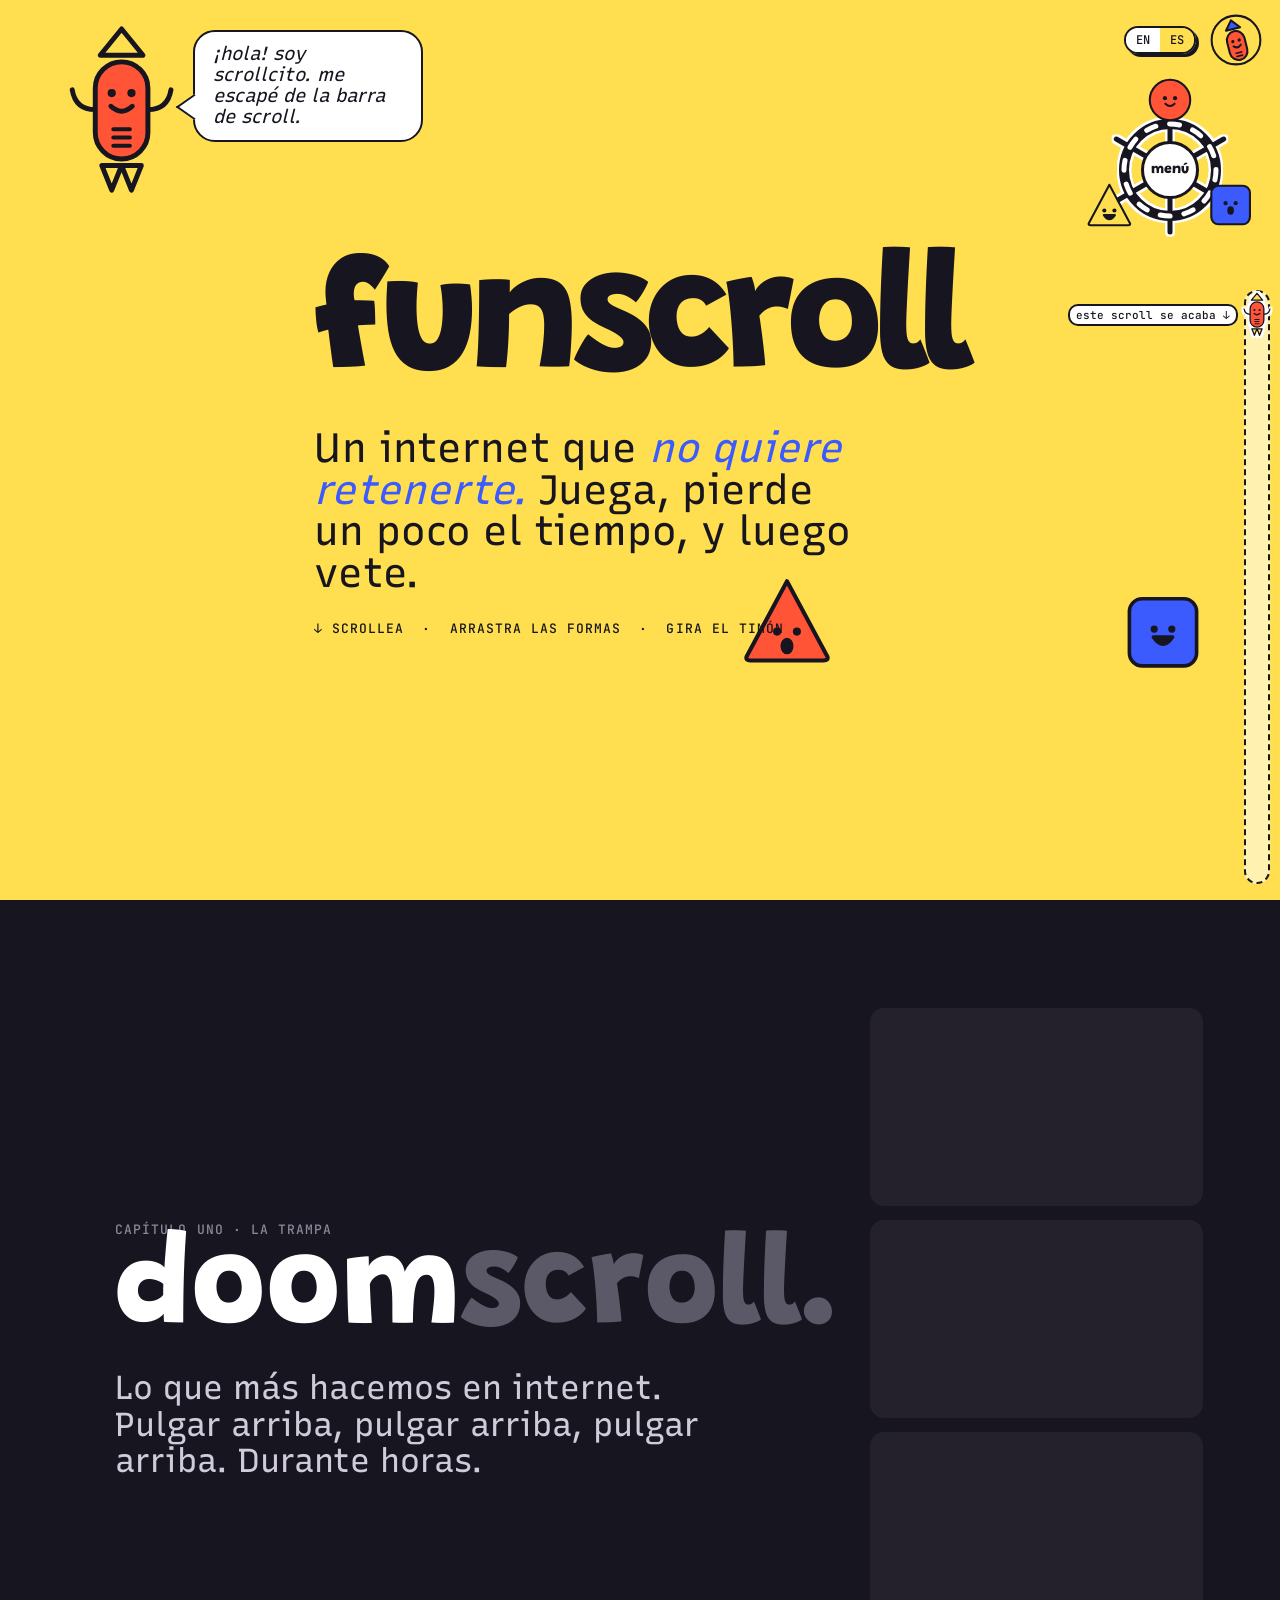
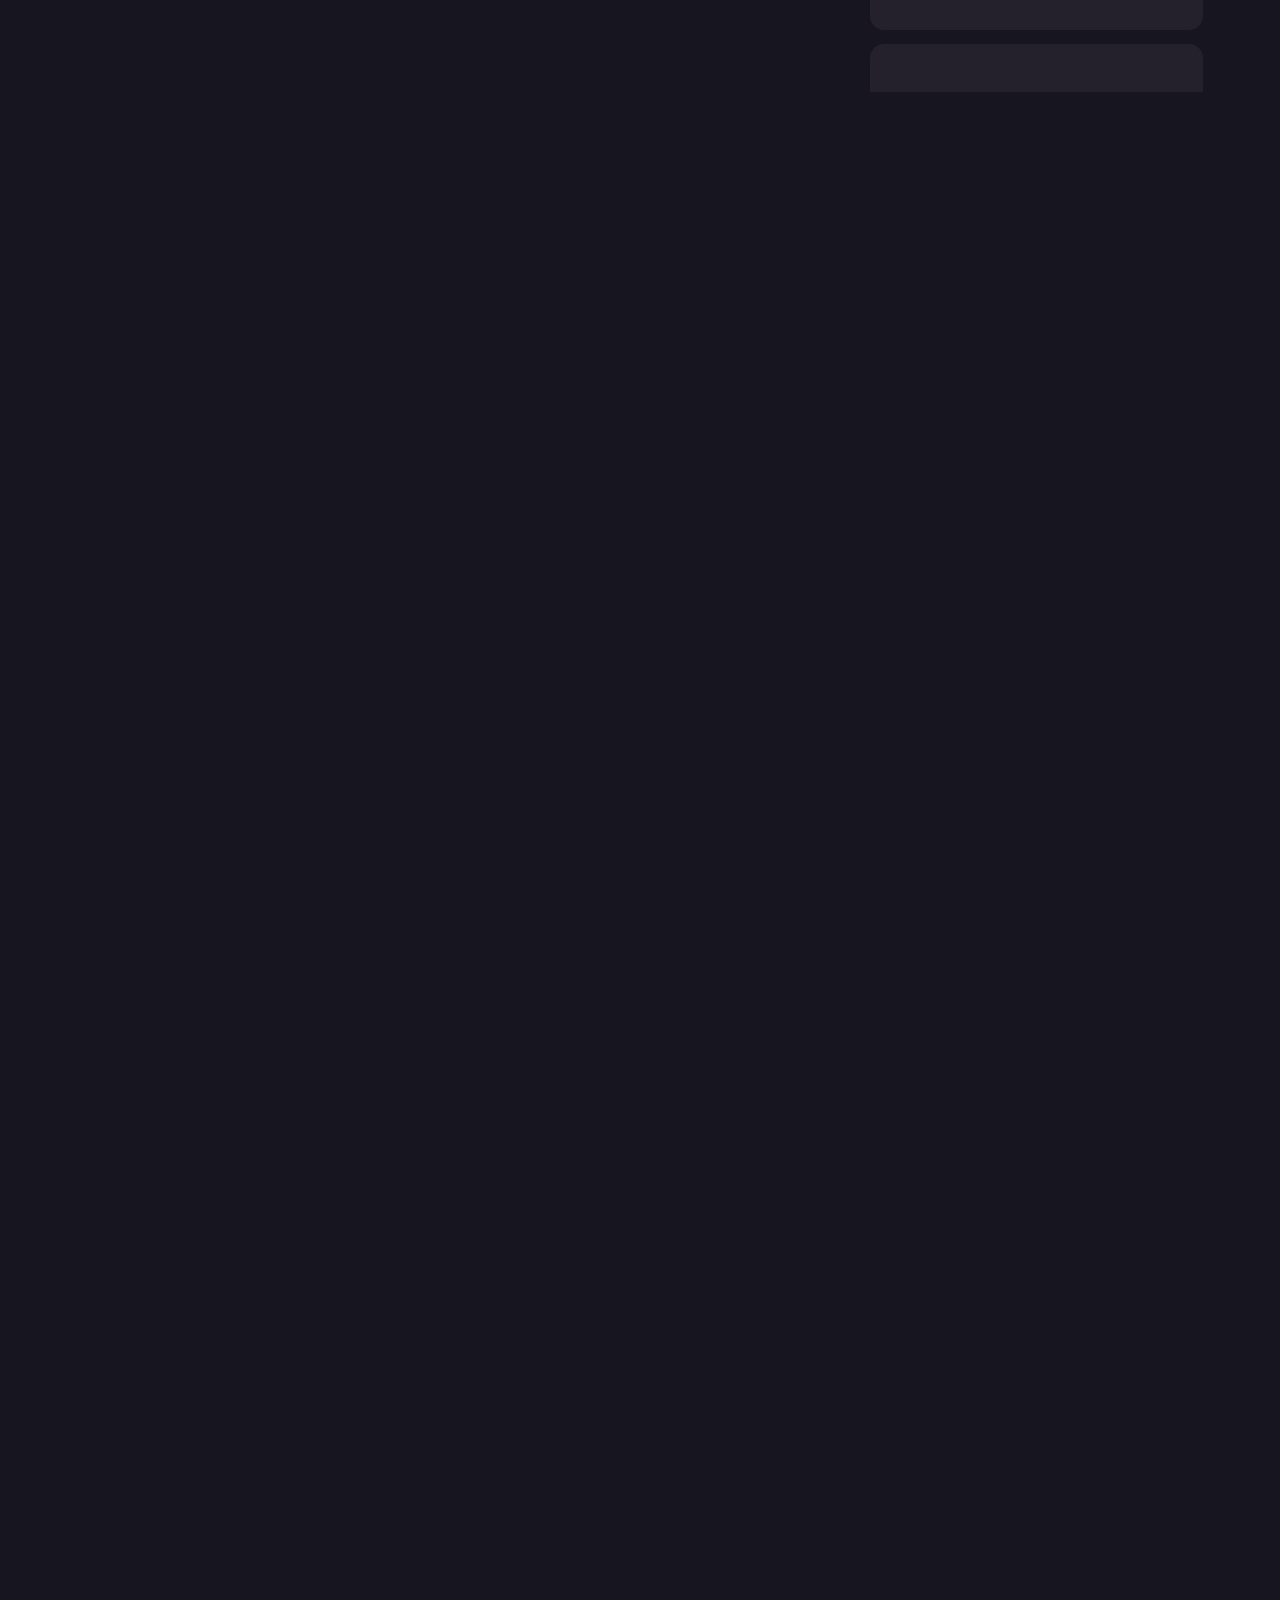
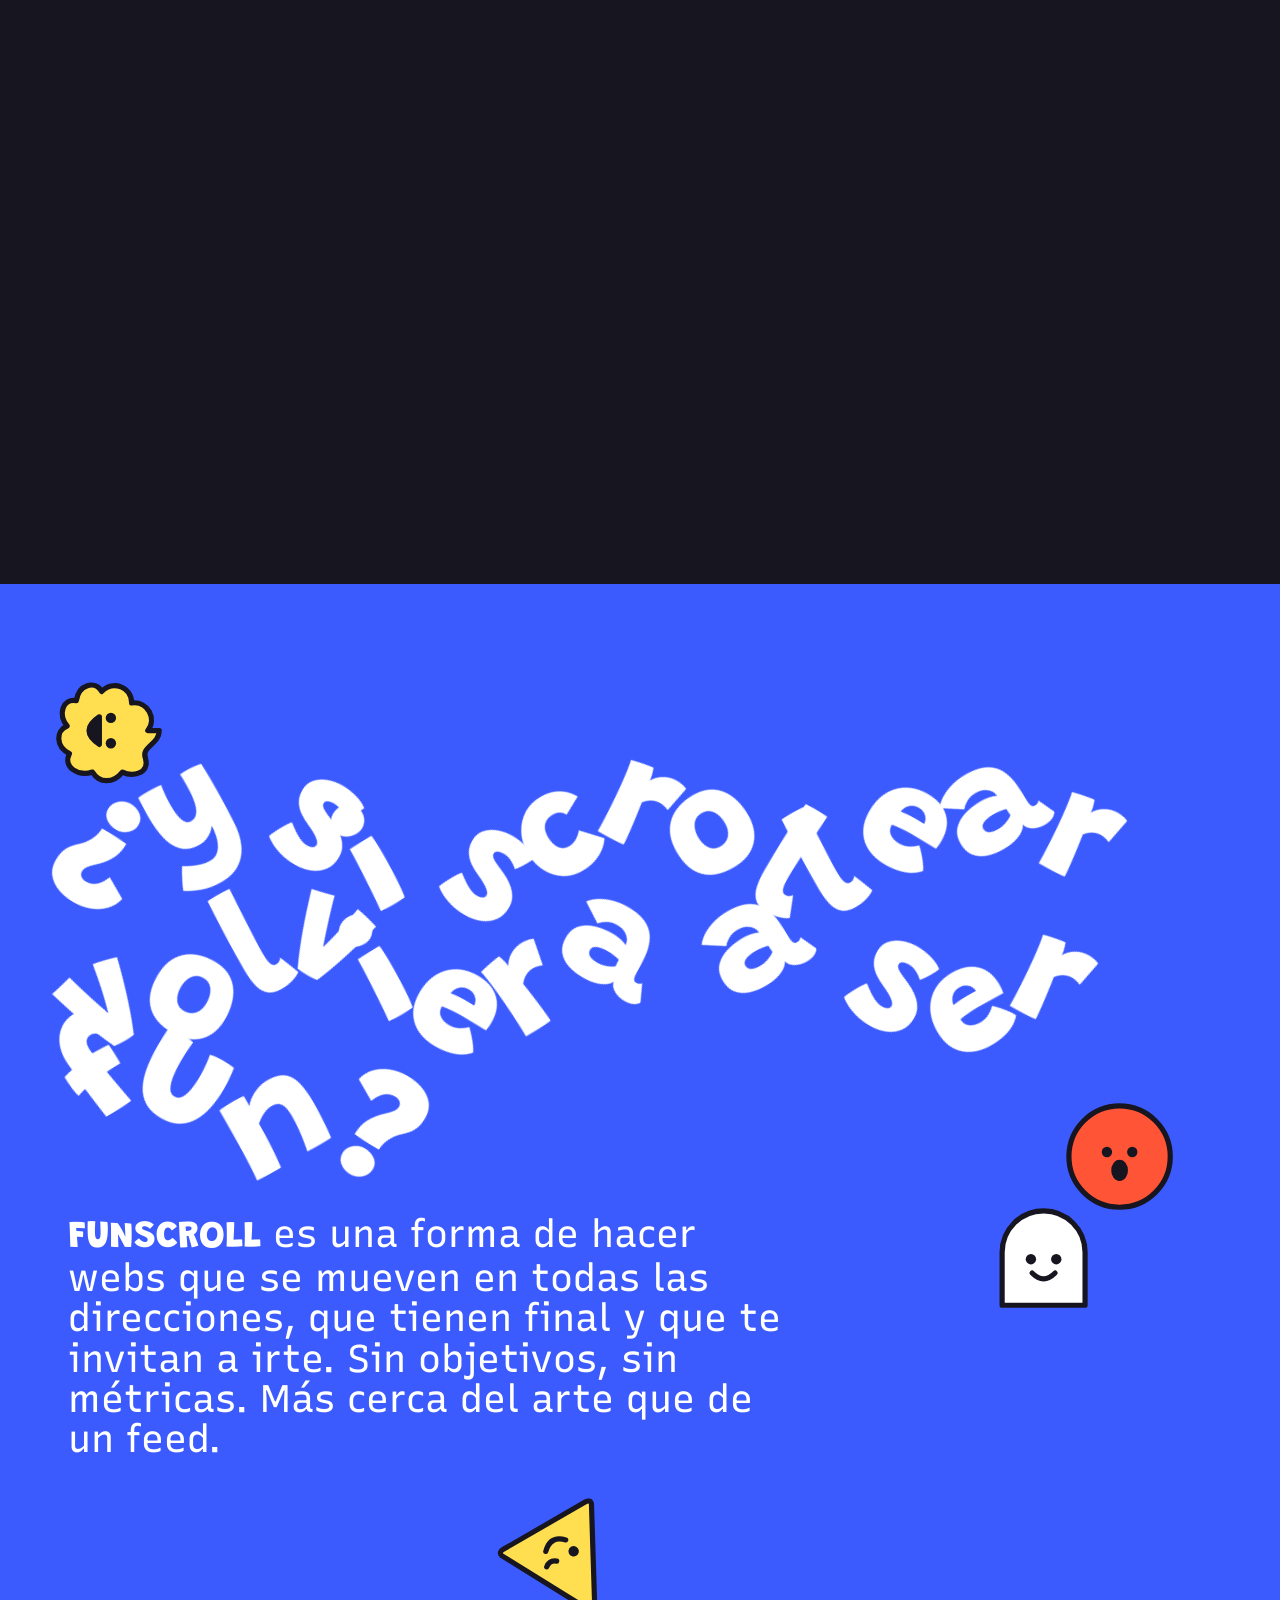
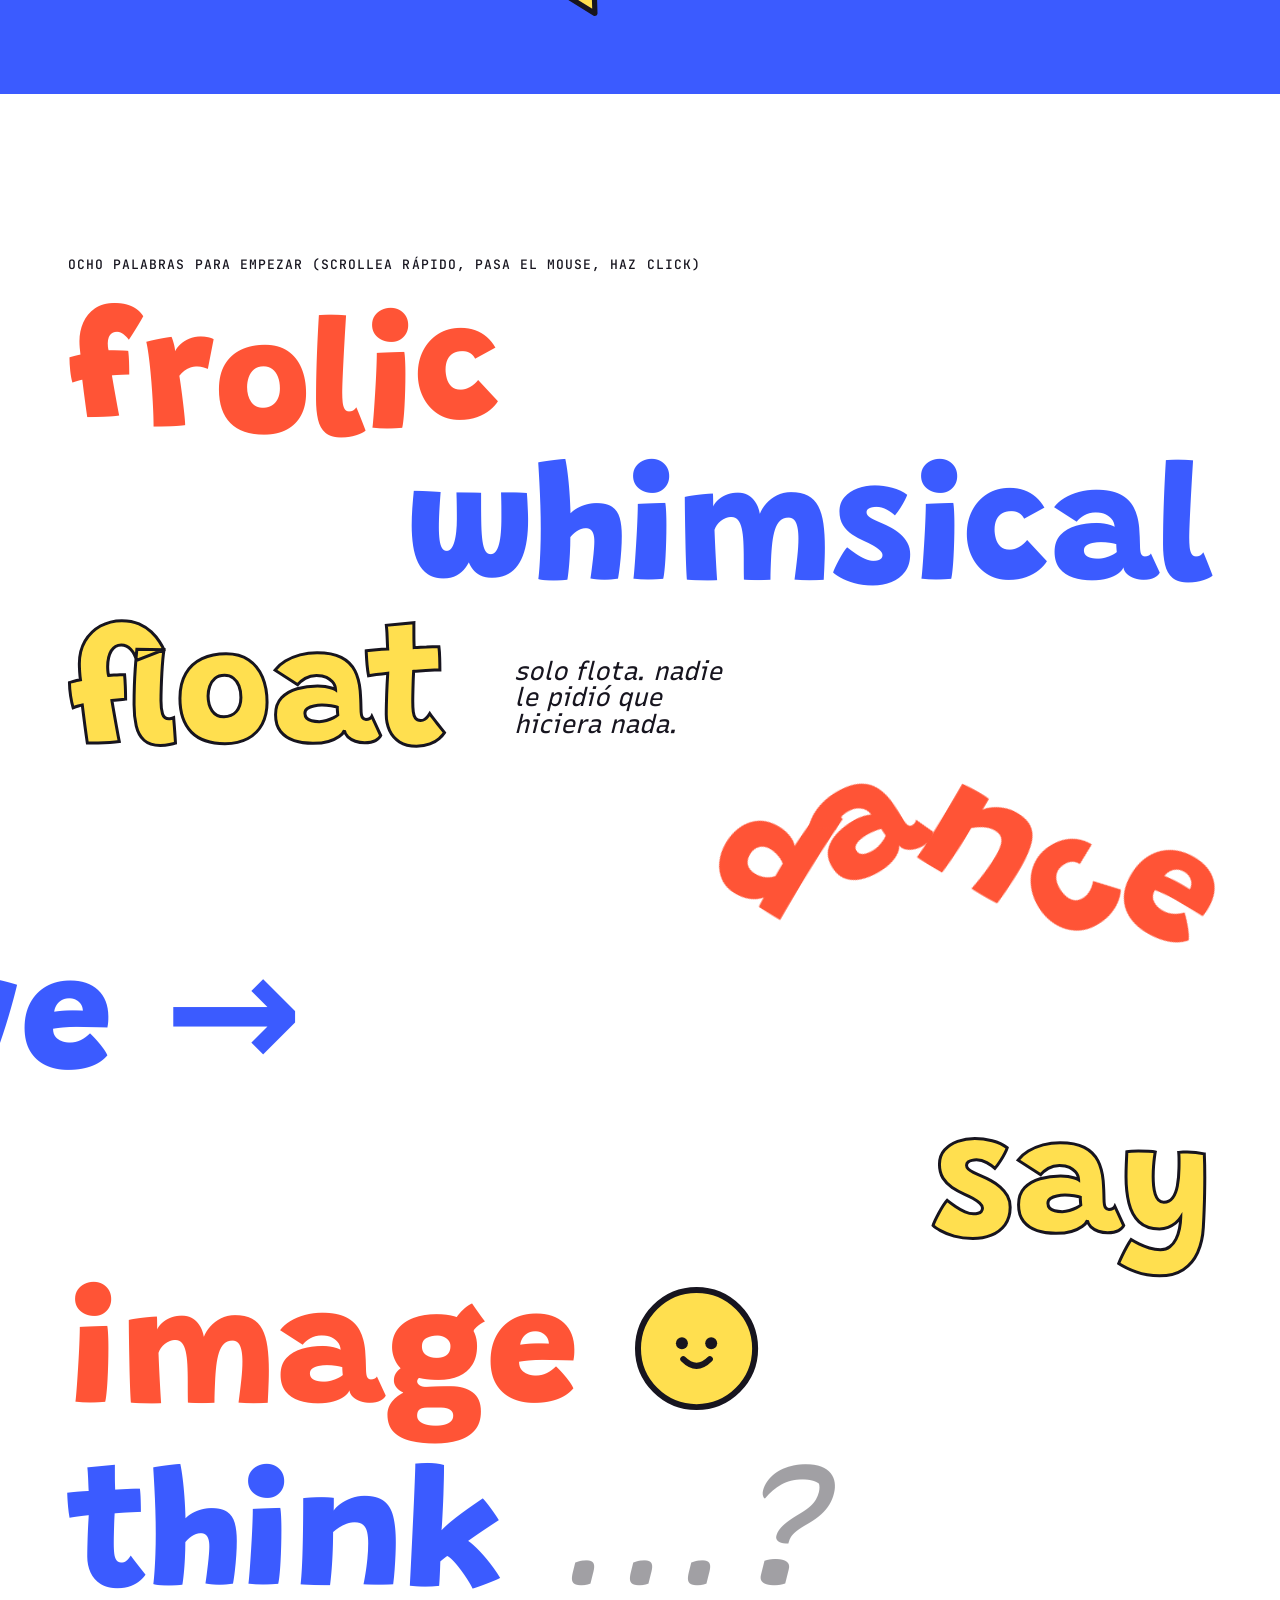
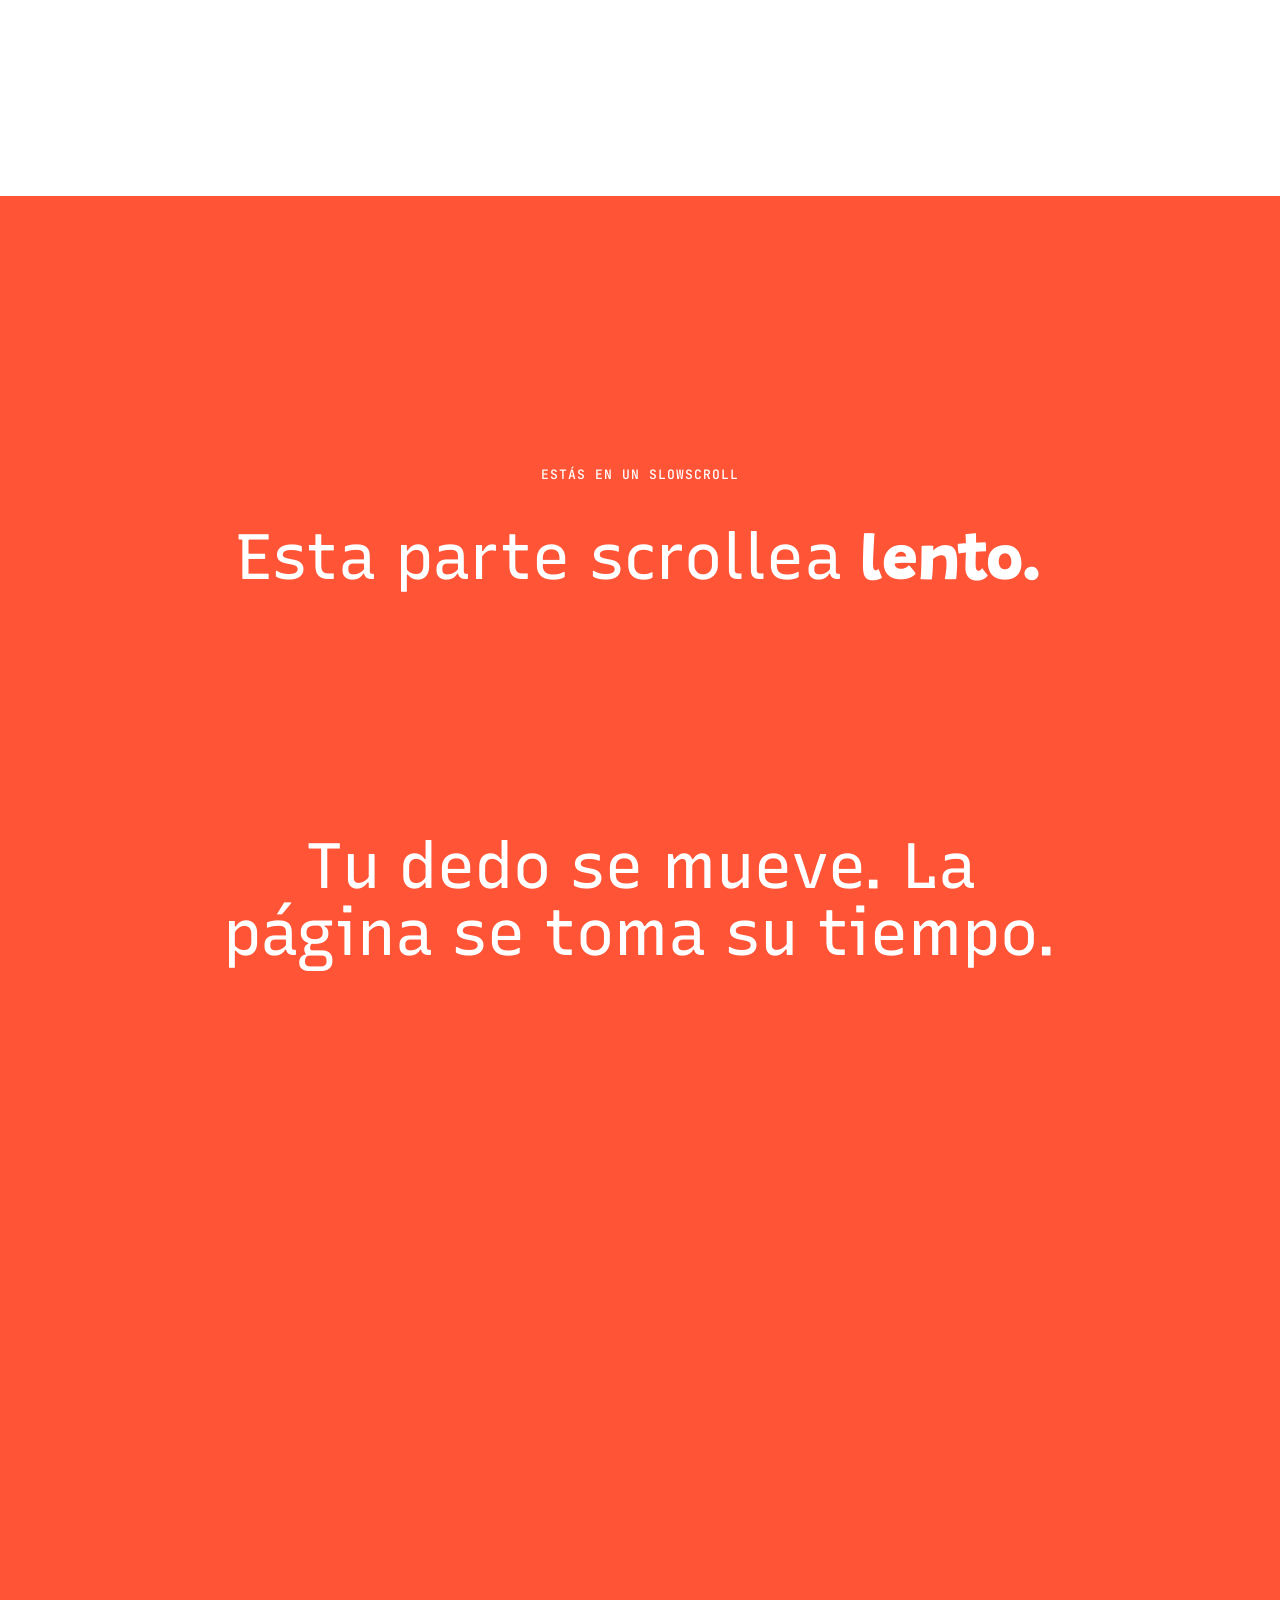
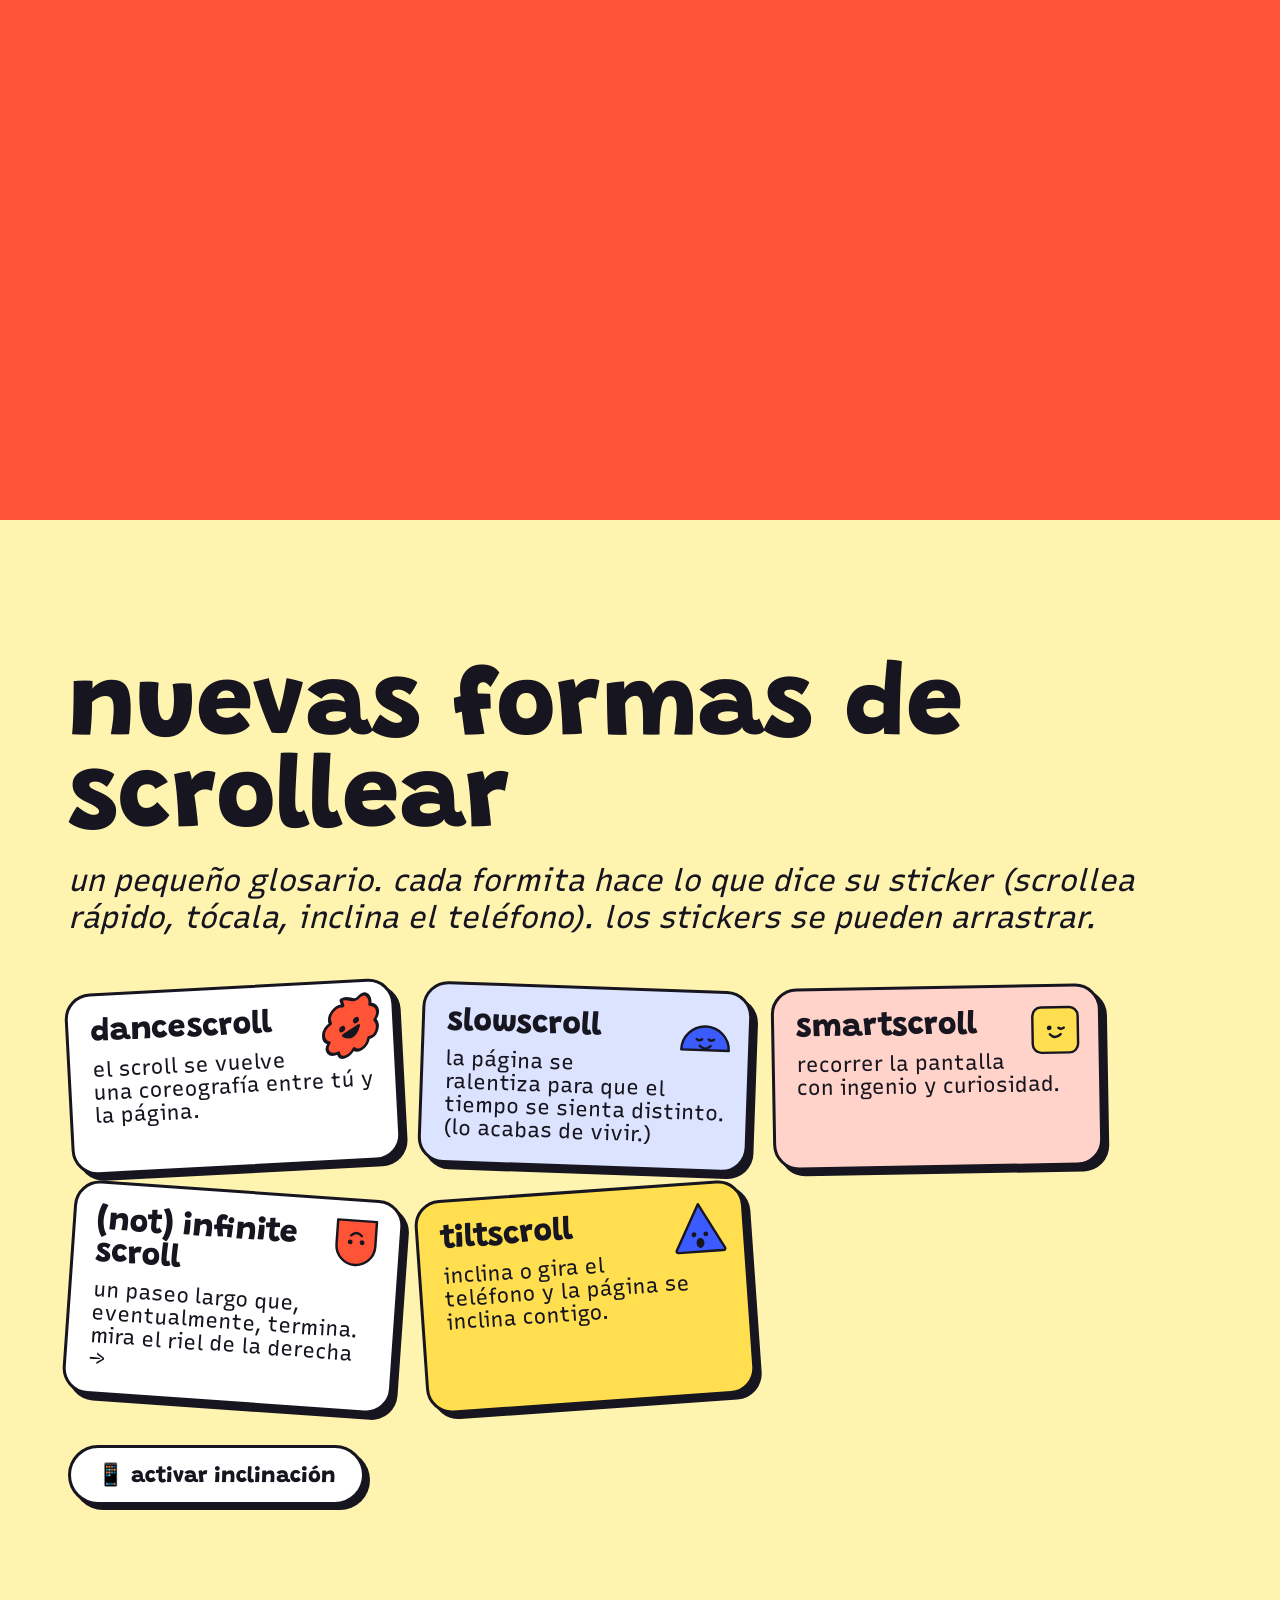
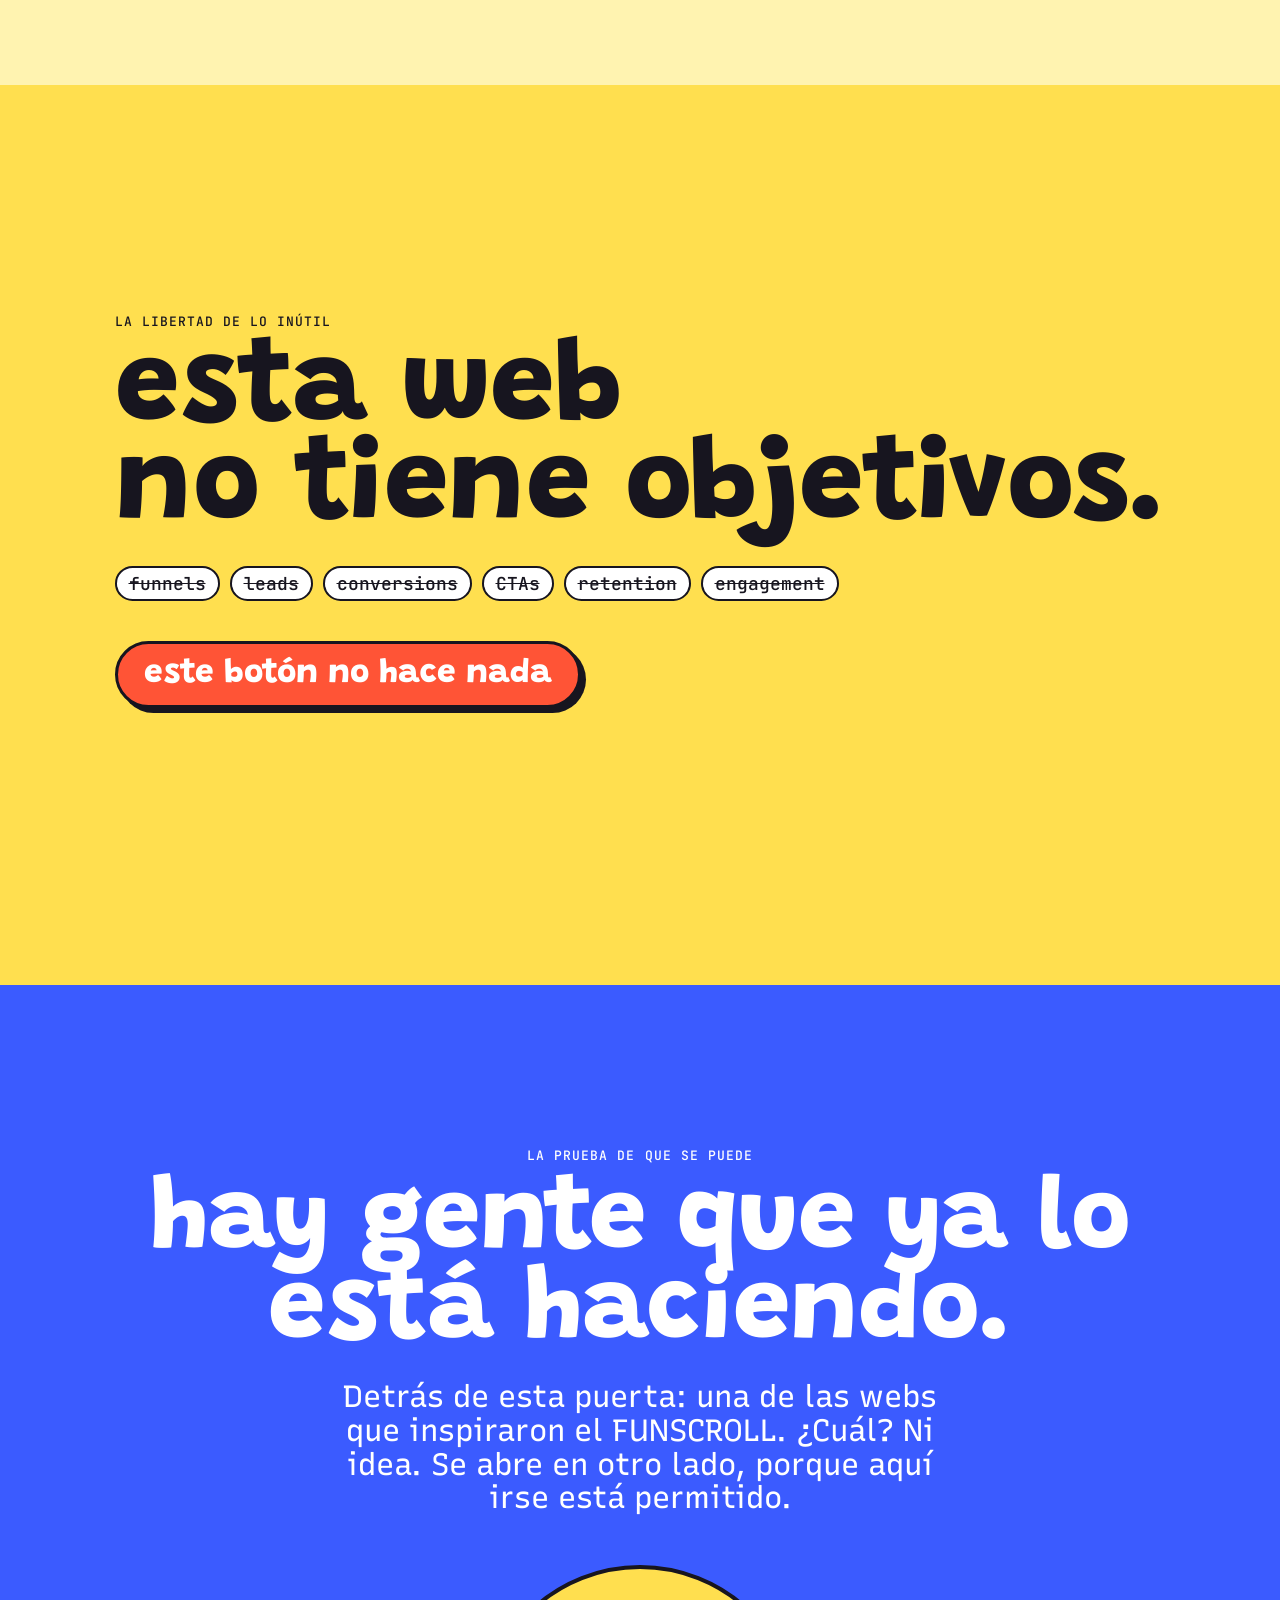
==== commit 2f741f78: "Home title: 'funscroll' as one word with tighter letter spacing Co-Authored-By: Claude Opus 5.5 <nor" ====
--- a/es/index.html
+++ b/es/index.html
@@ -18,7 +18,7 @@
 
 /* 1 · hero */
 .hero { min-height: 100svh; background: var(--yellow); display: flex; align-items: center; }
-.hero h1 { font-weight: 800; font-size: clamp(72px, 14vw, 230px); line-height: .78; letter-spacing: -.015em; position: relative; z-index: 2; }
+.hero h1 { font-weight: 800; font-size: clamp(56px, 13vw, 210px); line-height: .78; letter-spacing: -.05em; position: relative; z-index: 2; }
 .hero h1 .o { color: var(--red); }
 .hero .lede { font: 400 clamp(26px, 3.2vw, 44px)/1.02 var(--voice); max-width: 560px; margin-top: 34px; position: relative; z-index: 2; }
 .hero .lede em { color: var(--blue); }
@@ -134,7 +134,7 @@
   <span class="shp abs" data-s="half" data-c="white" data-m="sleepy" style="--size:120px; right:30%; top:6%" data-fs-parallax="-1.2" data-fs-drag></span>
   <span class="shp abs" data-s="square" data-c="blue" data-m="grin" style="--size:80px; right:6%; bottom:16%" data-fs-parallax="0.5" data-fs-drag></span>
   <div class="wrap">
-    <h1 data-fs-letters="scatter">fun scr<span class="o">o</span>ll</h1>
+    <h1 data-fs-letters="scatter">funscr<span class="o">o</span>ll</h1>
     <p class="lede">Un internet que <em>no quiere retenerte.</em> Juega, pierde un poco el tiempo, y luego vete.</p>
     <p class="hint tag">↓ scrollea &nbsp;·&nbsp; arrastra las formas &nbsp;·&nbsp; gira el timón</p>
   </div>
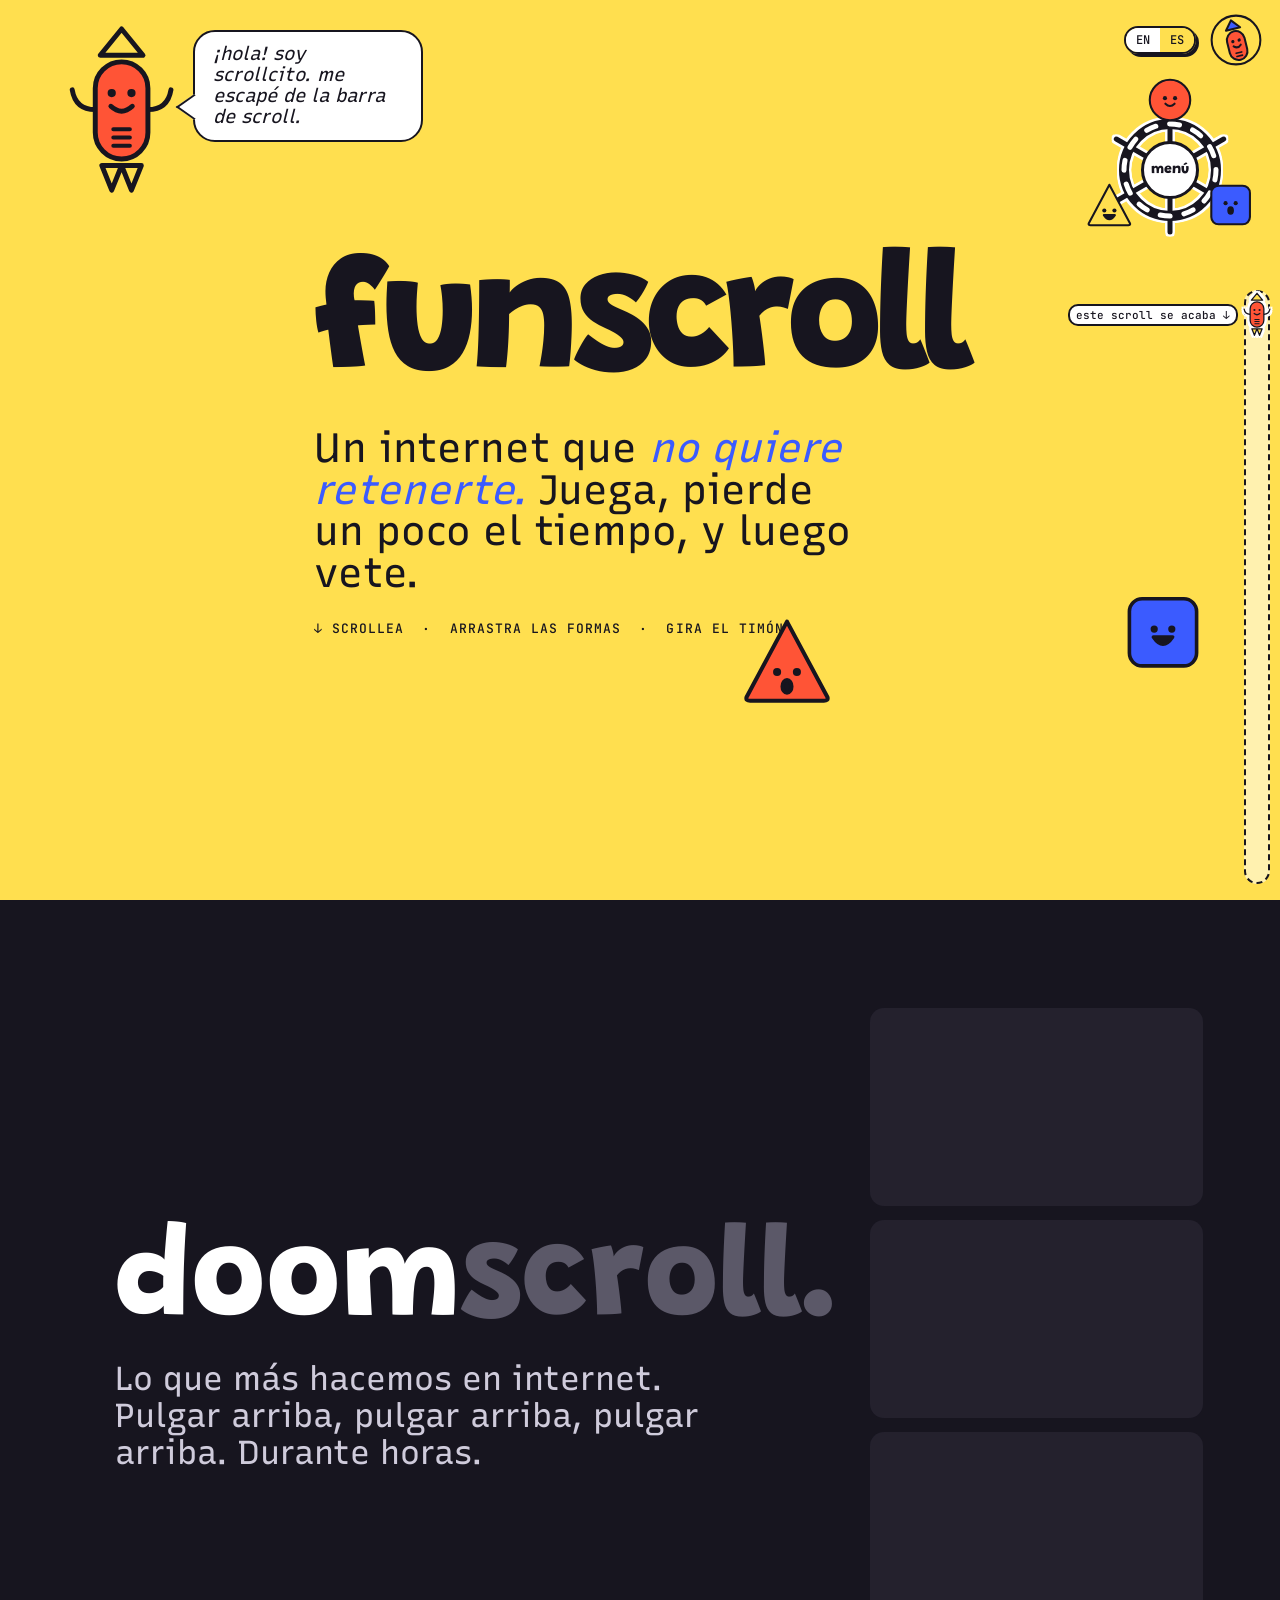
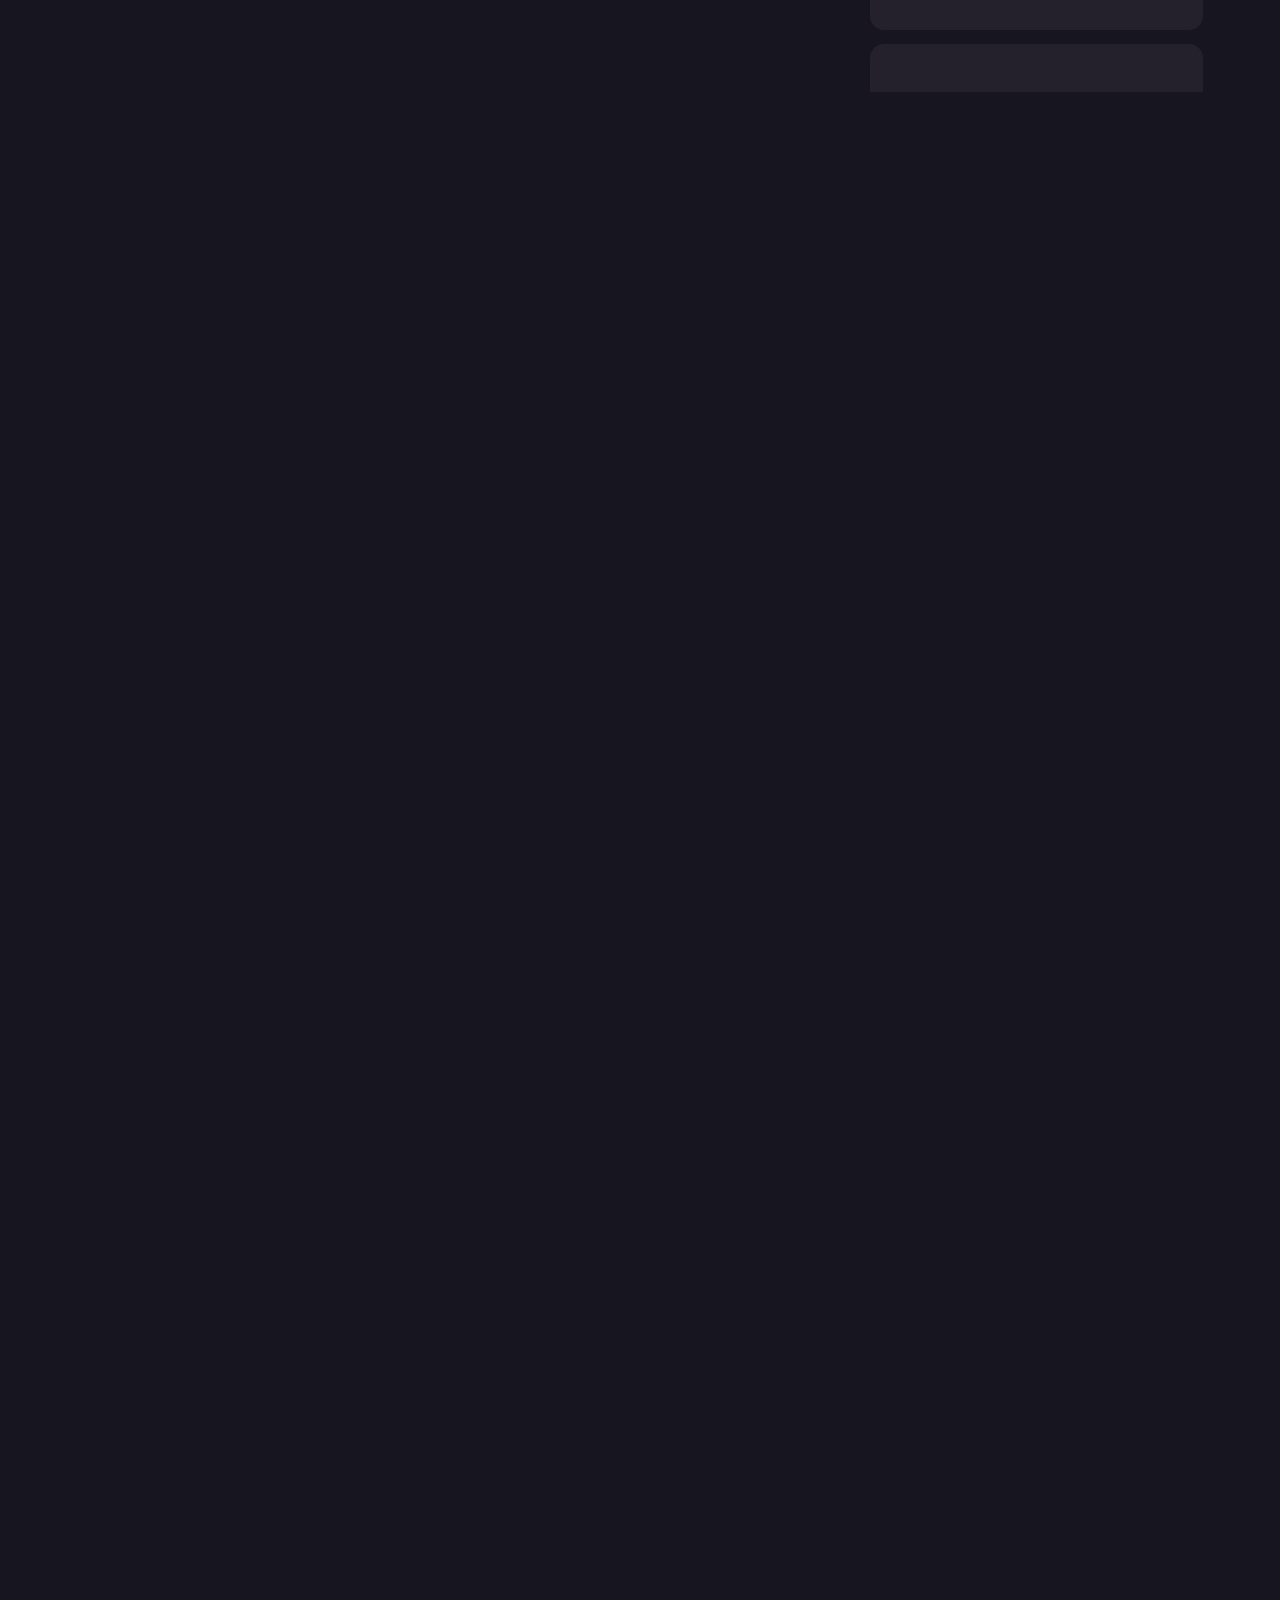
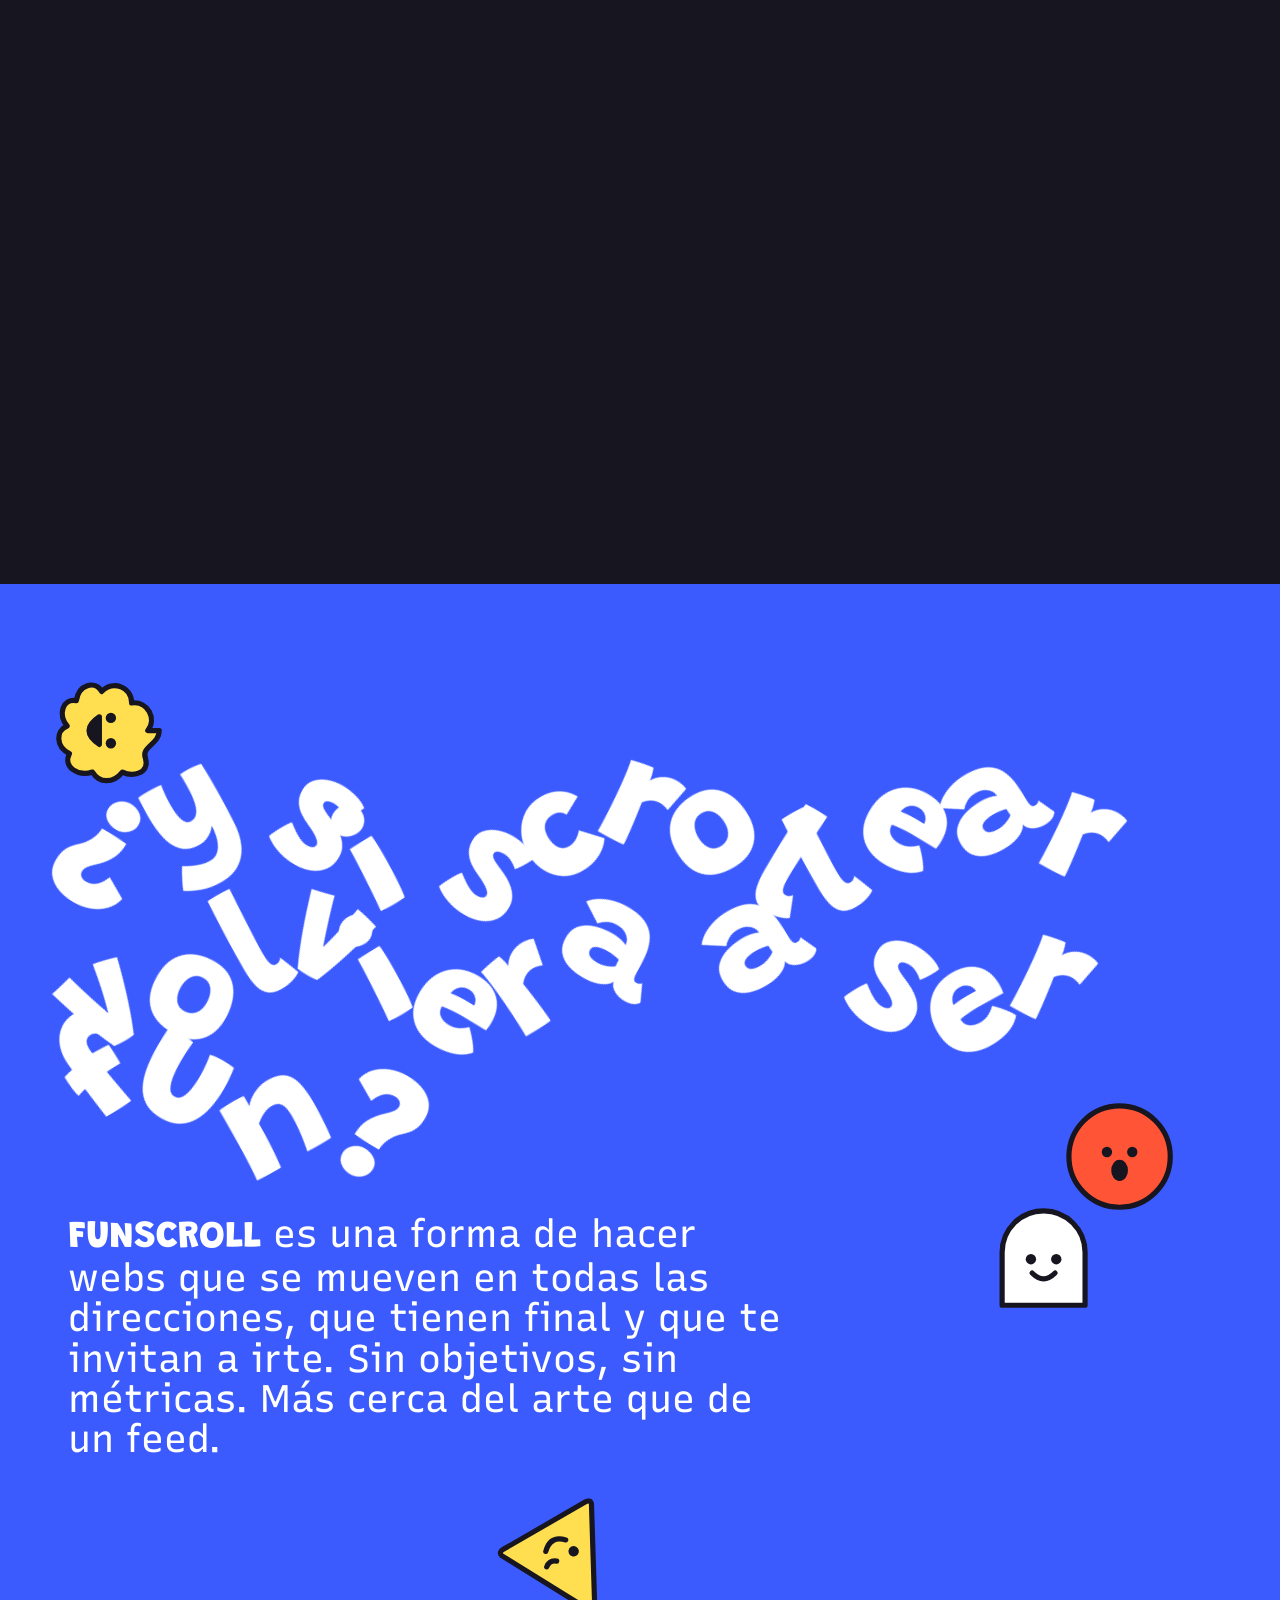
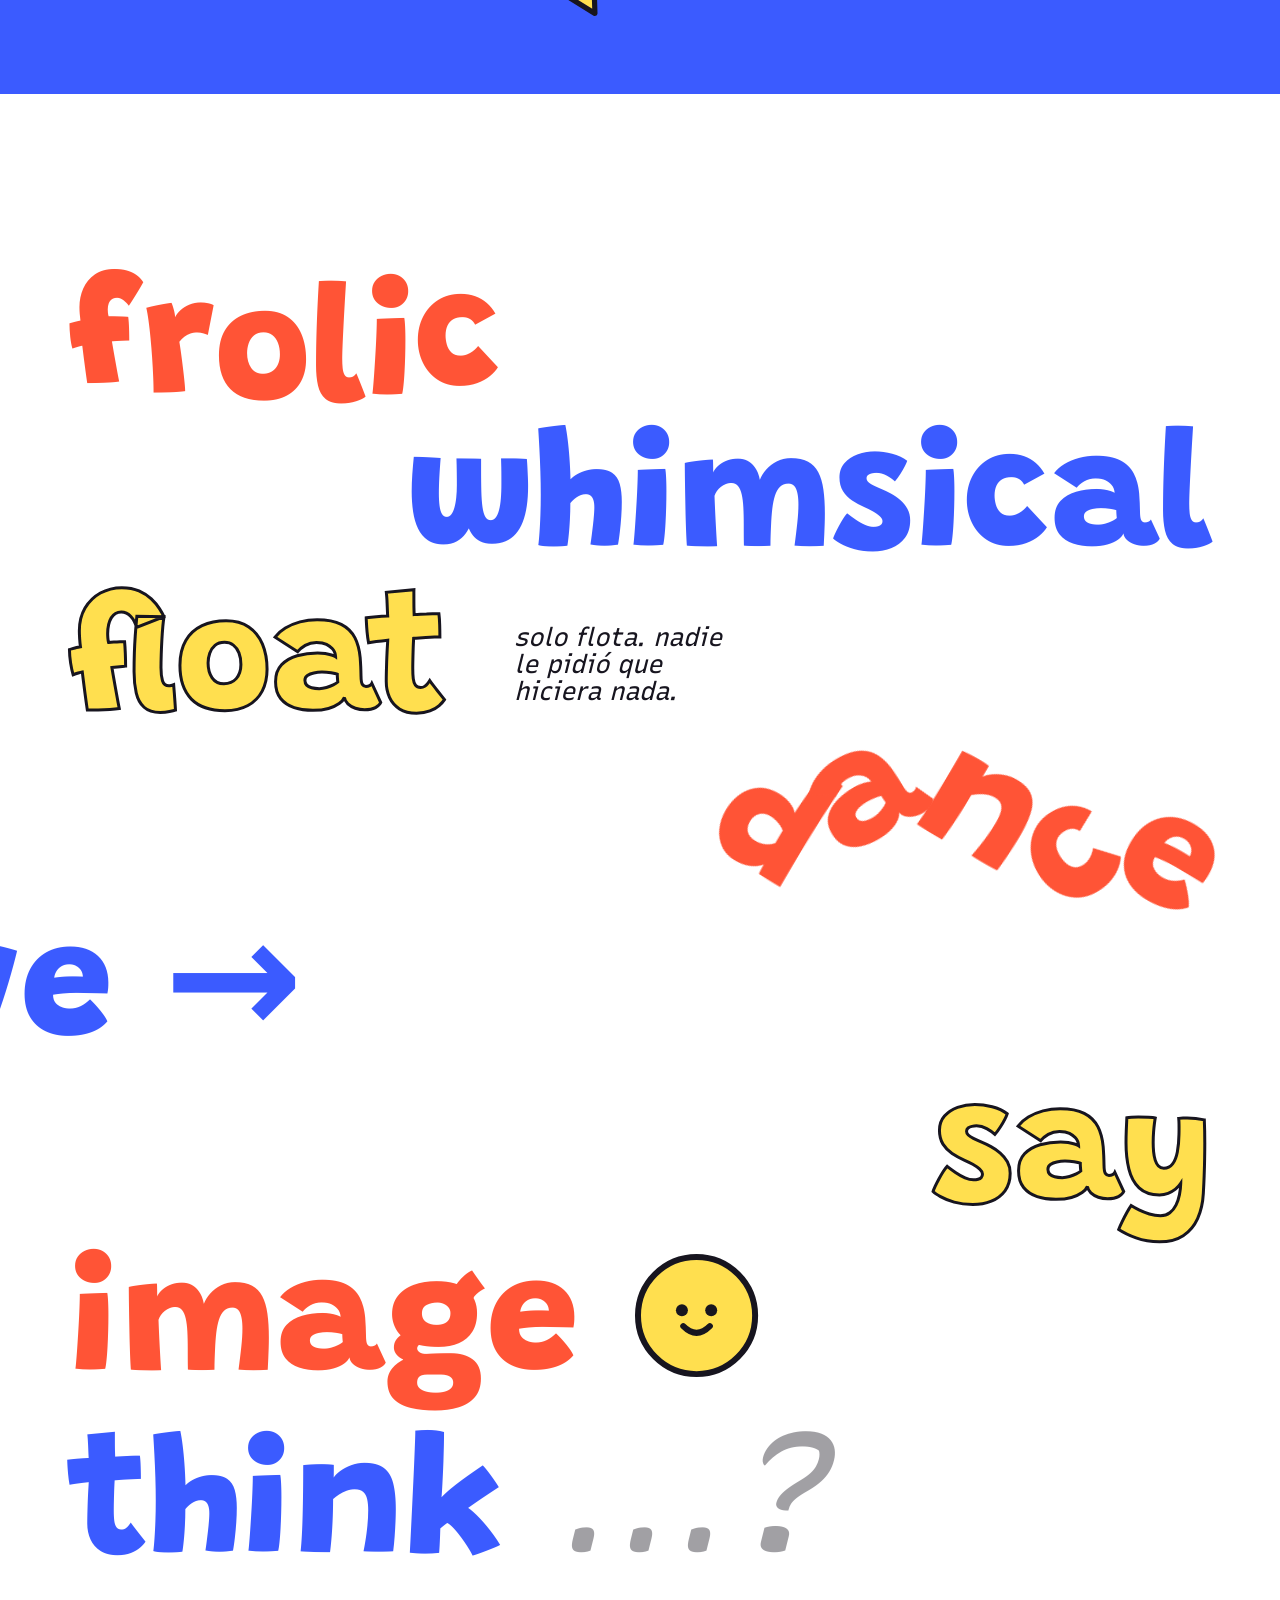
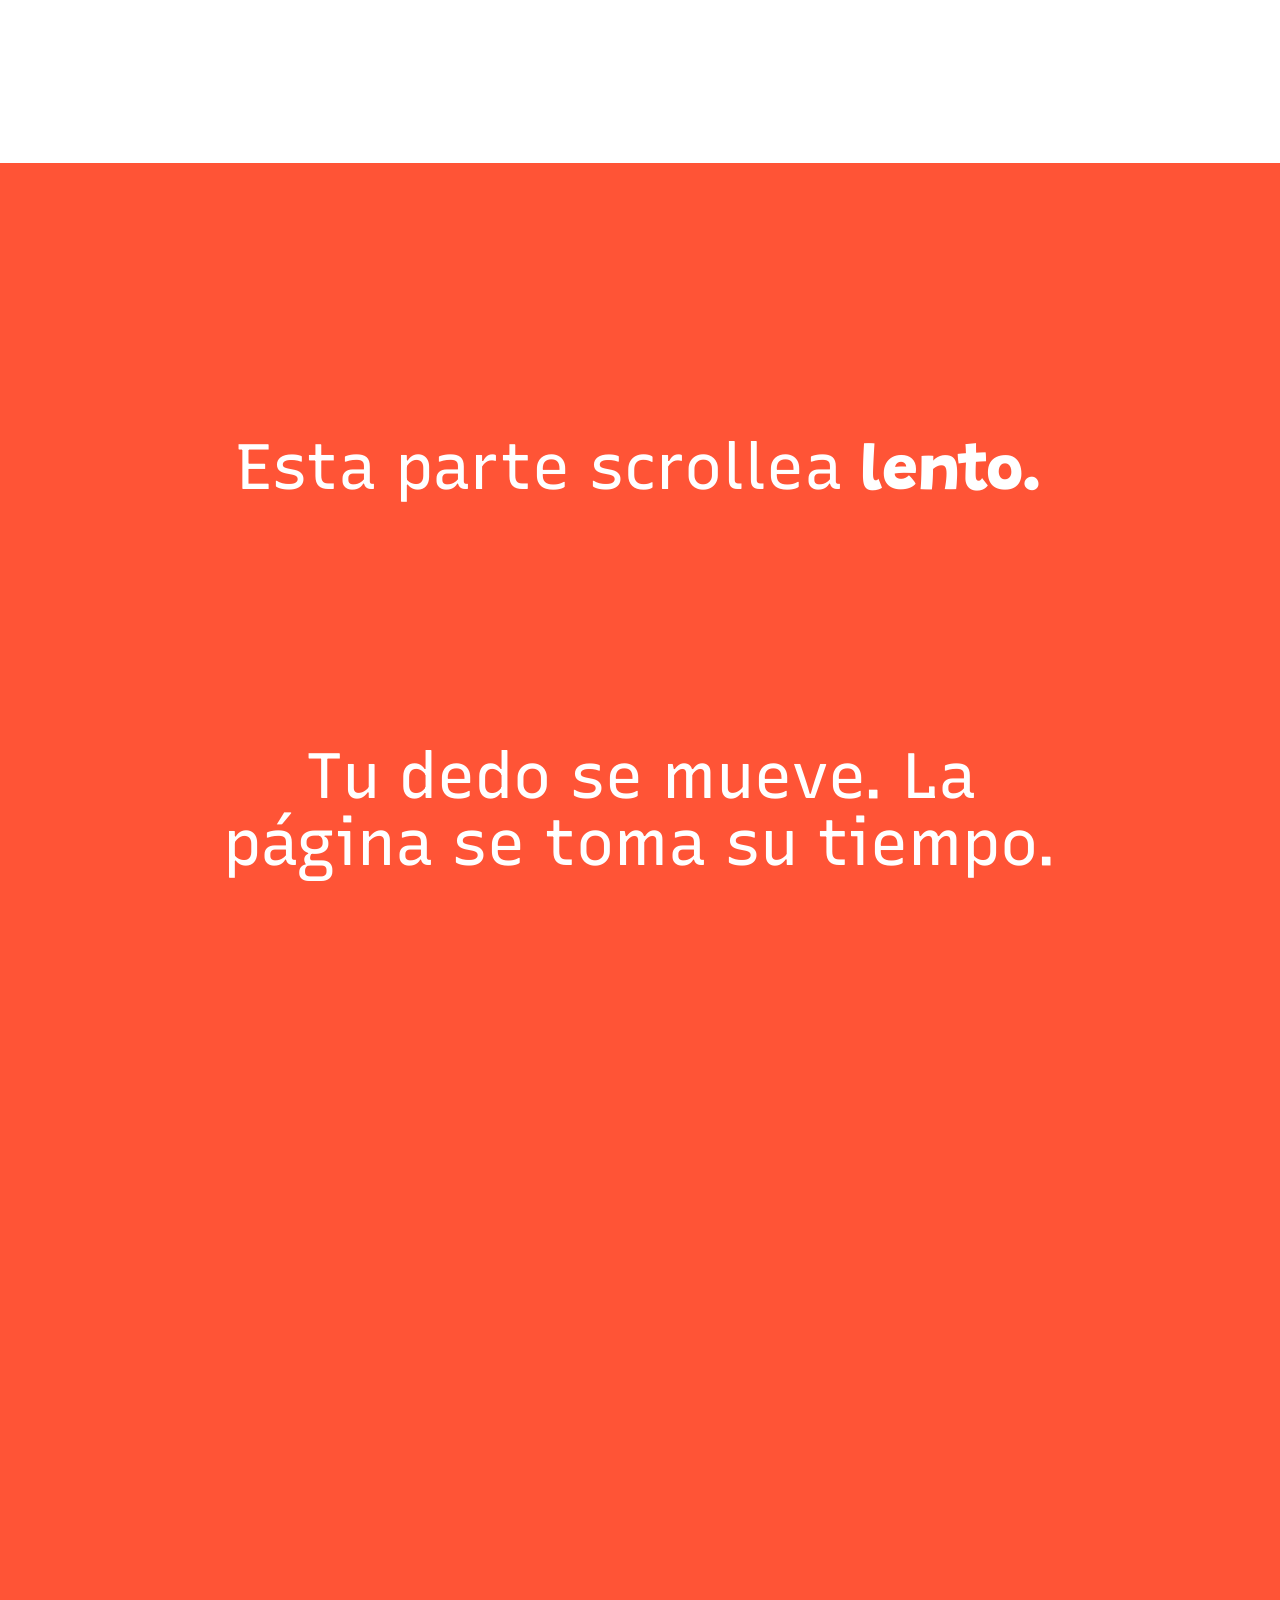
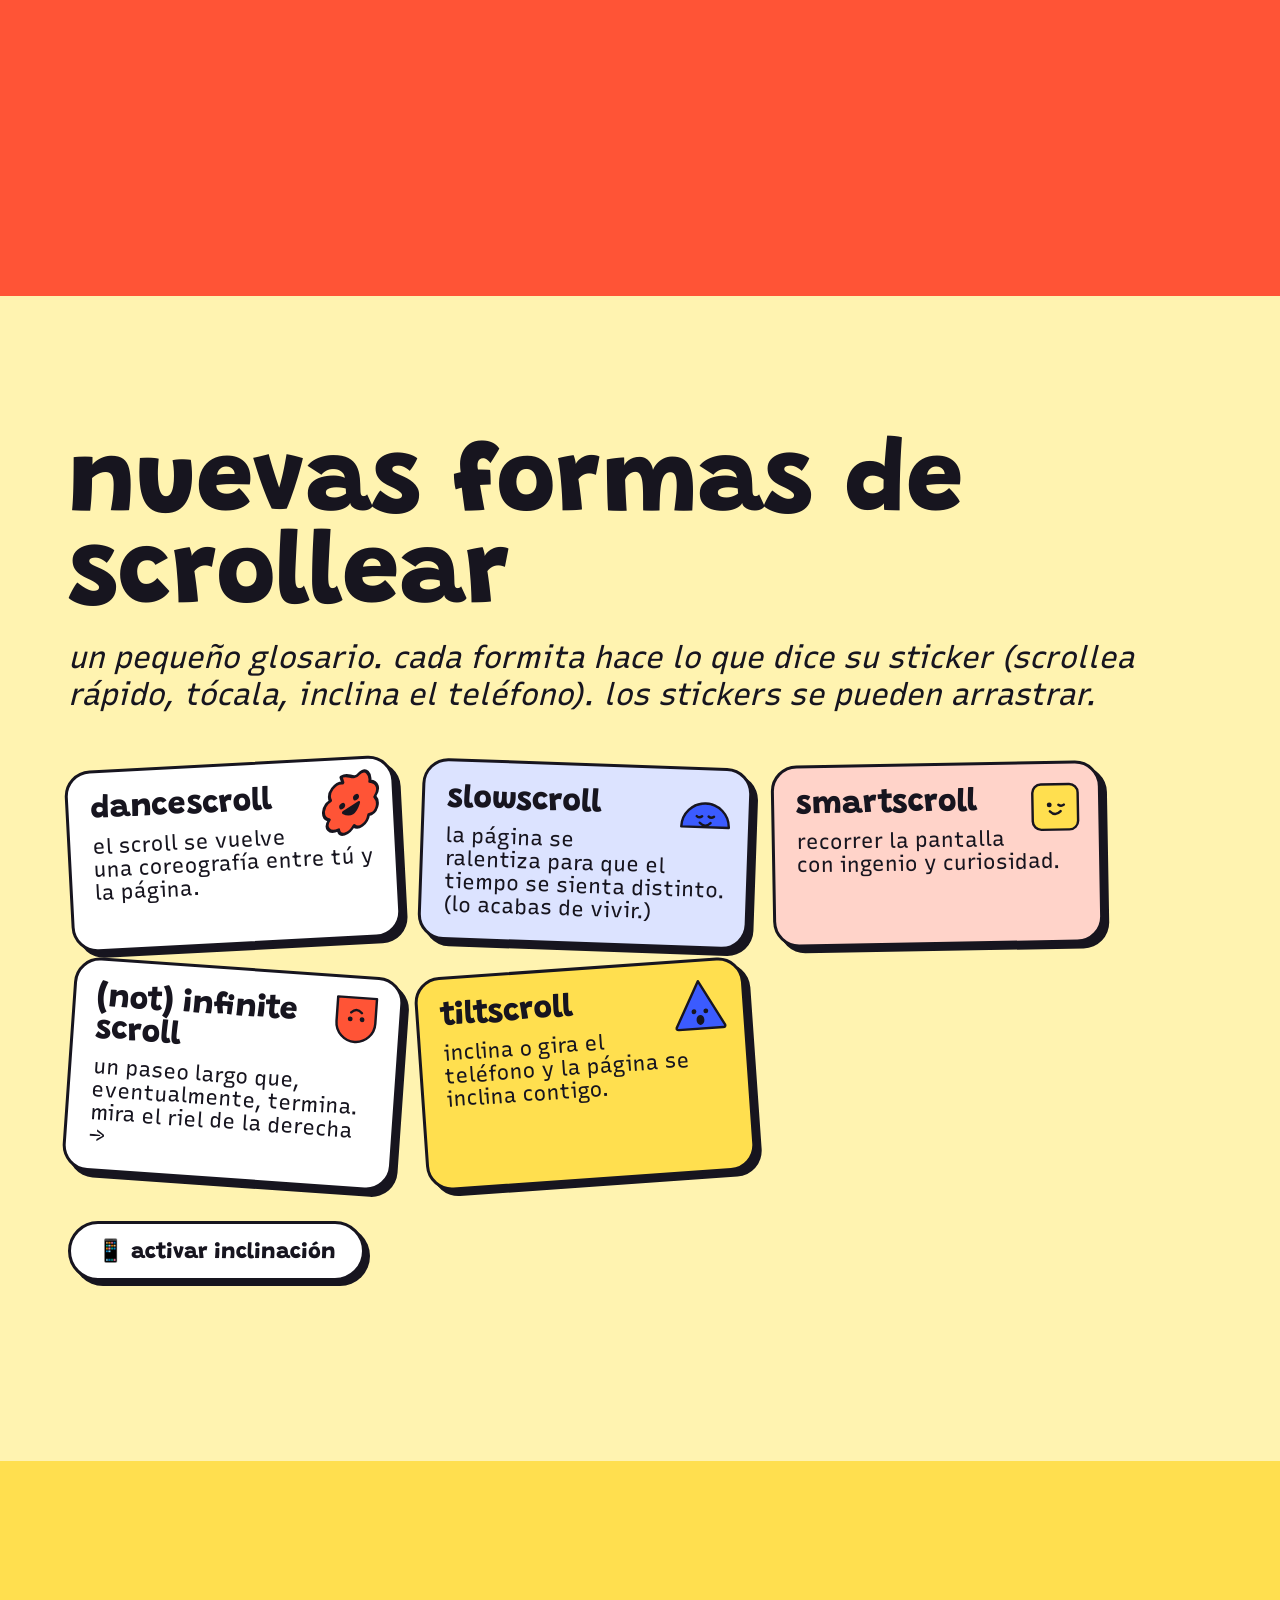
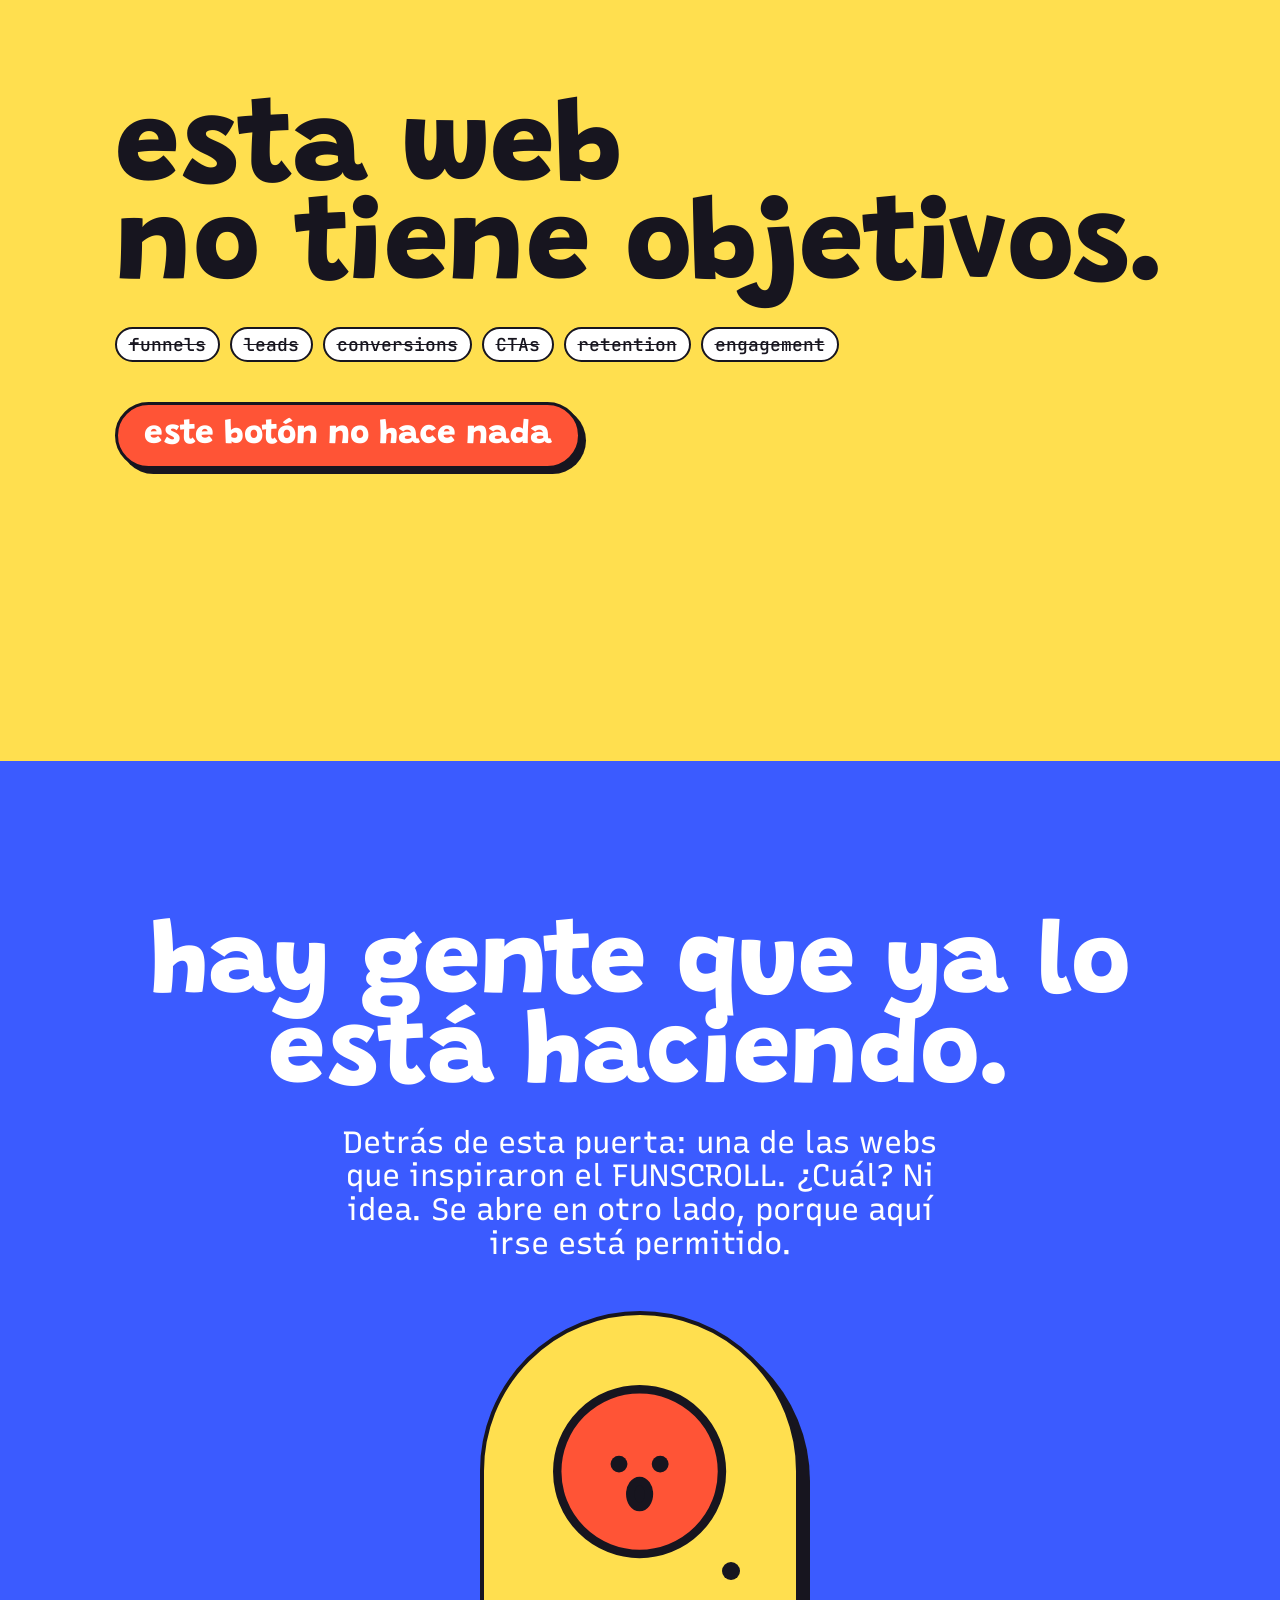
==== commit d07c7e80: "Remove the small uppercase eyebrow labels above section titles Co-Authored-By: Claude Opus 5.5 <nore" ====
--- a/es/index.html
+++ b/es/index.html
@@ -149,7 +149,6 @@
   <div class="fs-sticky">
     <div data-fs-track>
       <div class="panel">
-        <span class="tag" style="color:#8C889A">capítulo uno · la trampa</span>
         <h2>doom<span class="grey">scroll.</span></h2>
         <p>Lo que más hacemos en internet. Pulgar arriba, pulgar arriba, pulgar arriba. Durante horas.</p>
         <div class="feed" aria-hidden="true"><div></div><div></div><div></div><div></div><div></div></div>
@@ -191,7 +190,6 @@
 <!-- 4 · CONCEPTS -->
 <section class="concepts">
   <div class="wrap">
-    <span class="tag">ocho palabras para empezar (scrollea rápido, pasa el mouse, haz click)</span>
     <span class="word r" data-fs-letters="wave">frolic</span>
     <span class="word b right whim" id="whim">whimsical</span>
     <span class="word y" data-fs-float style="--fs-float-dur:2.6s">float <small>solo flota. nadie le pidió que hiciera nada.</small></span>
@@ -207,7 +205,6 @@
 <section class="slow" data-fs-slow="0.3">
   <div class="fs-sticky">
     <div data-fs-track>
-      <span class="tag">estás en un slowscroll</span>
       <p class="line">Esta parte scrollea <b>lento.</b></p>
       <p class="line">Tu dedo se mueve. La página se toma su tiempo.</p>
       <p class="line">Aquí nada te persigue.</p>
@@ -236,8 +233,7 @@
 <!-- 7 · USELESS -->
 <section class="useless">
   <div class="wrap">
-    <span class="tag">la libertad de lo inútil</span>
-    <h2 style="margin-top:14px">esta web<br>no tiene objetivos.</h2>
+    <h2>esta web<br>no tiene objetivos.</h2>
     <div class="no"><s>funnels</s><s>leads</s><s>conversions</s><s>CTAs</s><s>retention</s><s>engagement</s></div>
     <button class="btn" id="nothing">este botón no hace nada</button>
     <p id="nothingCount"></p>
@@ -247,8 +243,7 @@
 <!-- 8 · DOORS -->
 <section class="doors">
   <div class="wrap">
-    <span class="tag">la prueba de que se puede</span>
-    <h2 style="margin-top:14px">hay gente que ya lo está haciendo.</h2>
+    <h2>hay gente que ya lo está haciendo.</h2>
     <p>Detrás de esta puerta: una de las webs que inspiraron el FUNSCROLL. ¿Cuál? Ni idea. Se abre en otro lado, porque aquí irse está permitido.</p>
     <a href="funscrollers.html" class="door-btn" id="door" target="_blank" rel="noopener">
       <span class="shp" data-s="circle" data-c="red" data-m="wow"></span>
